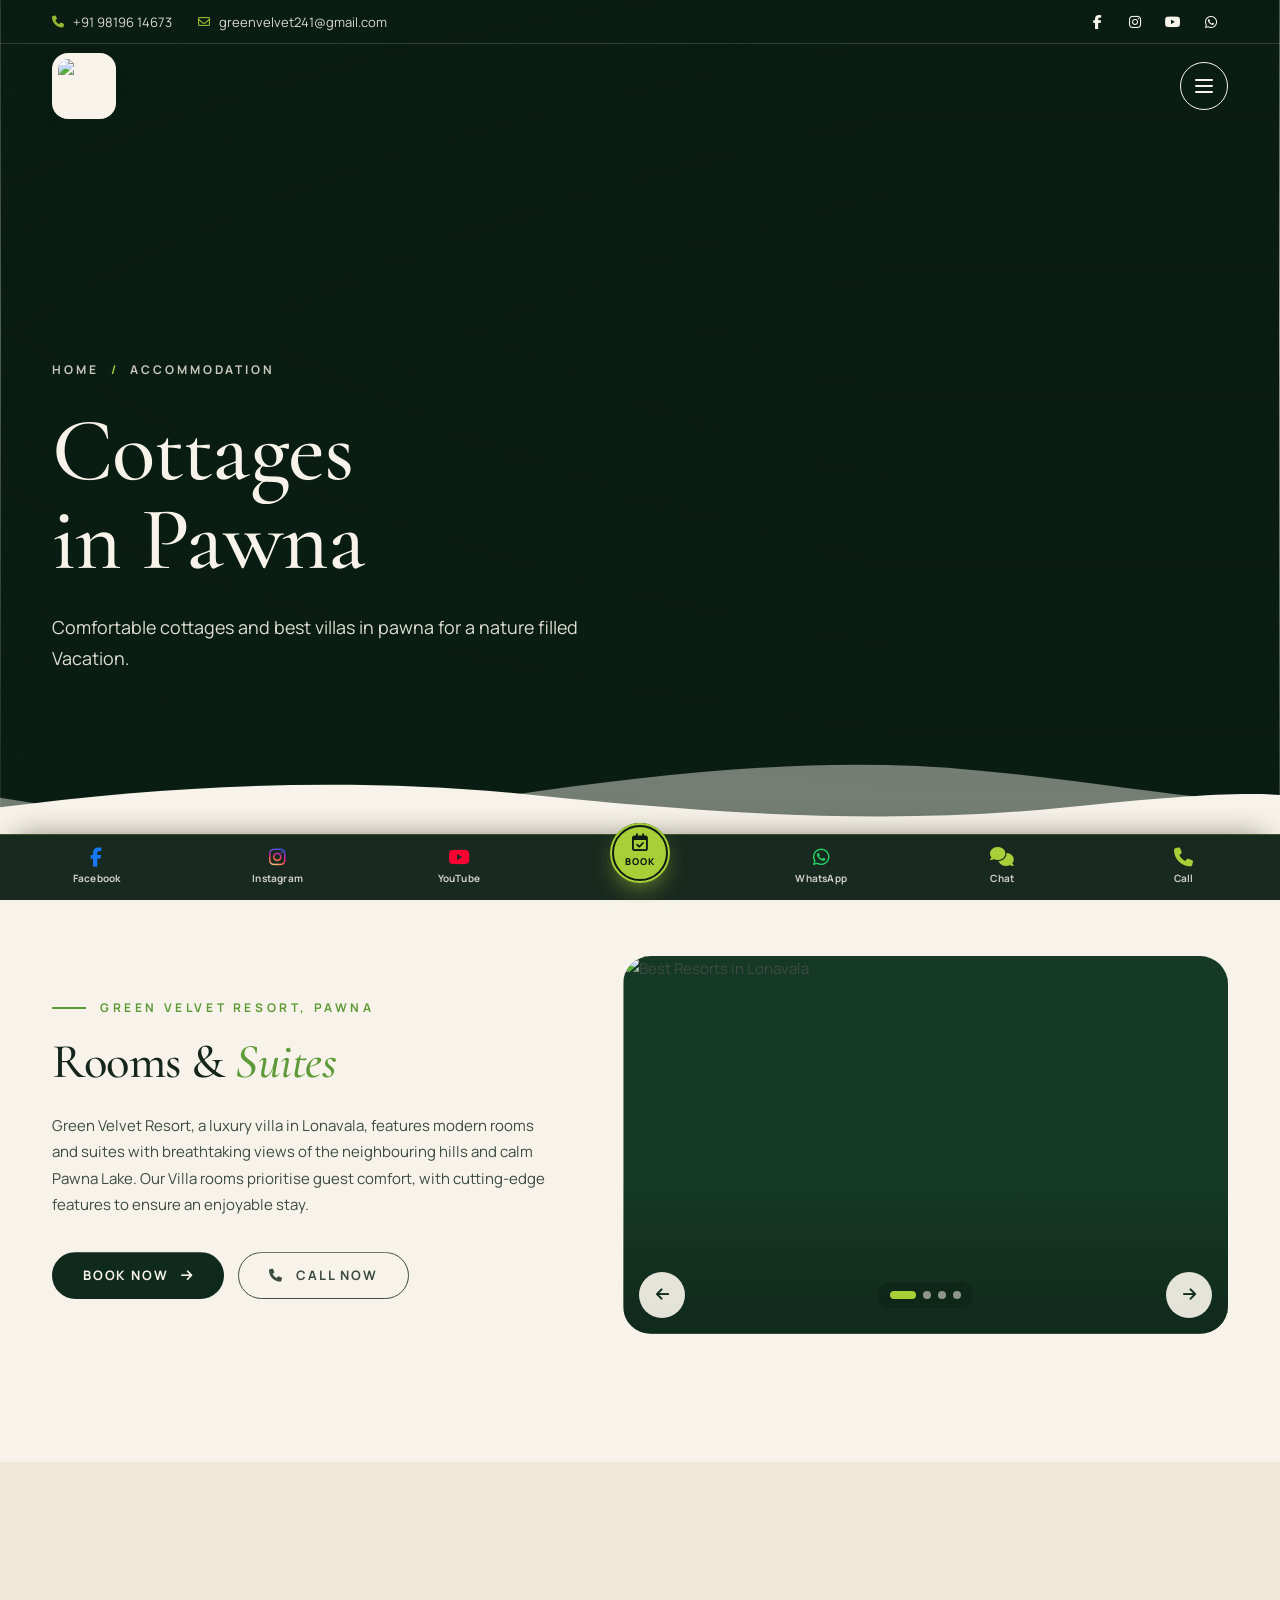
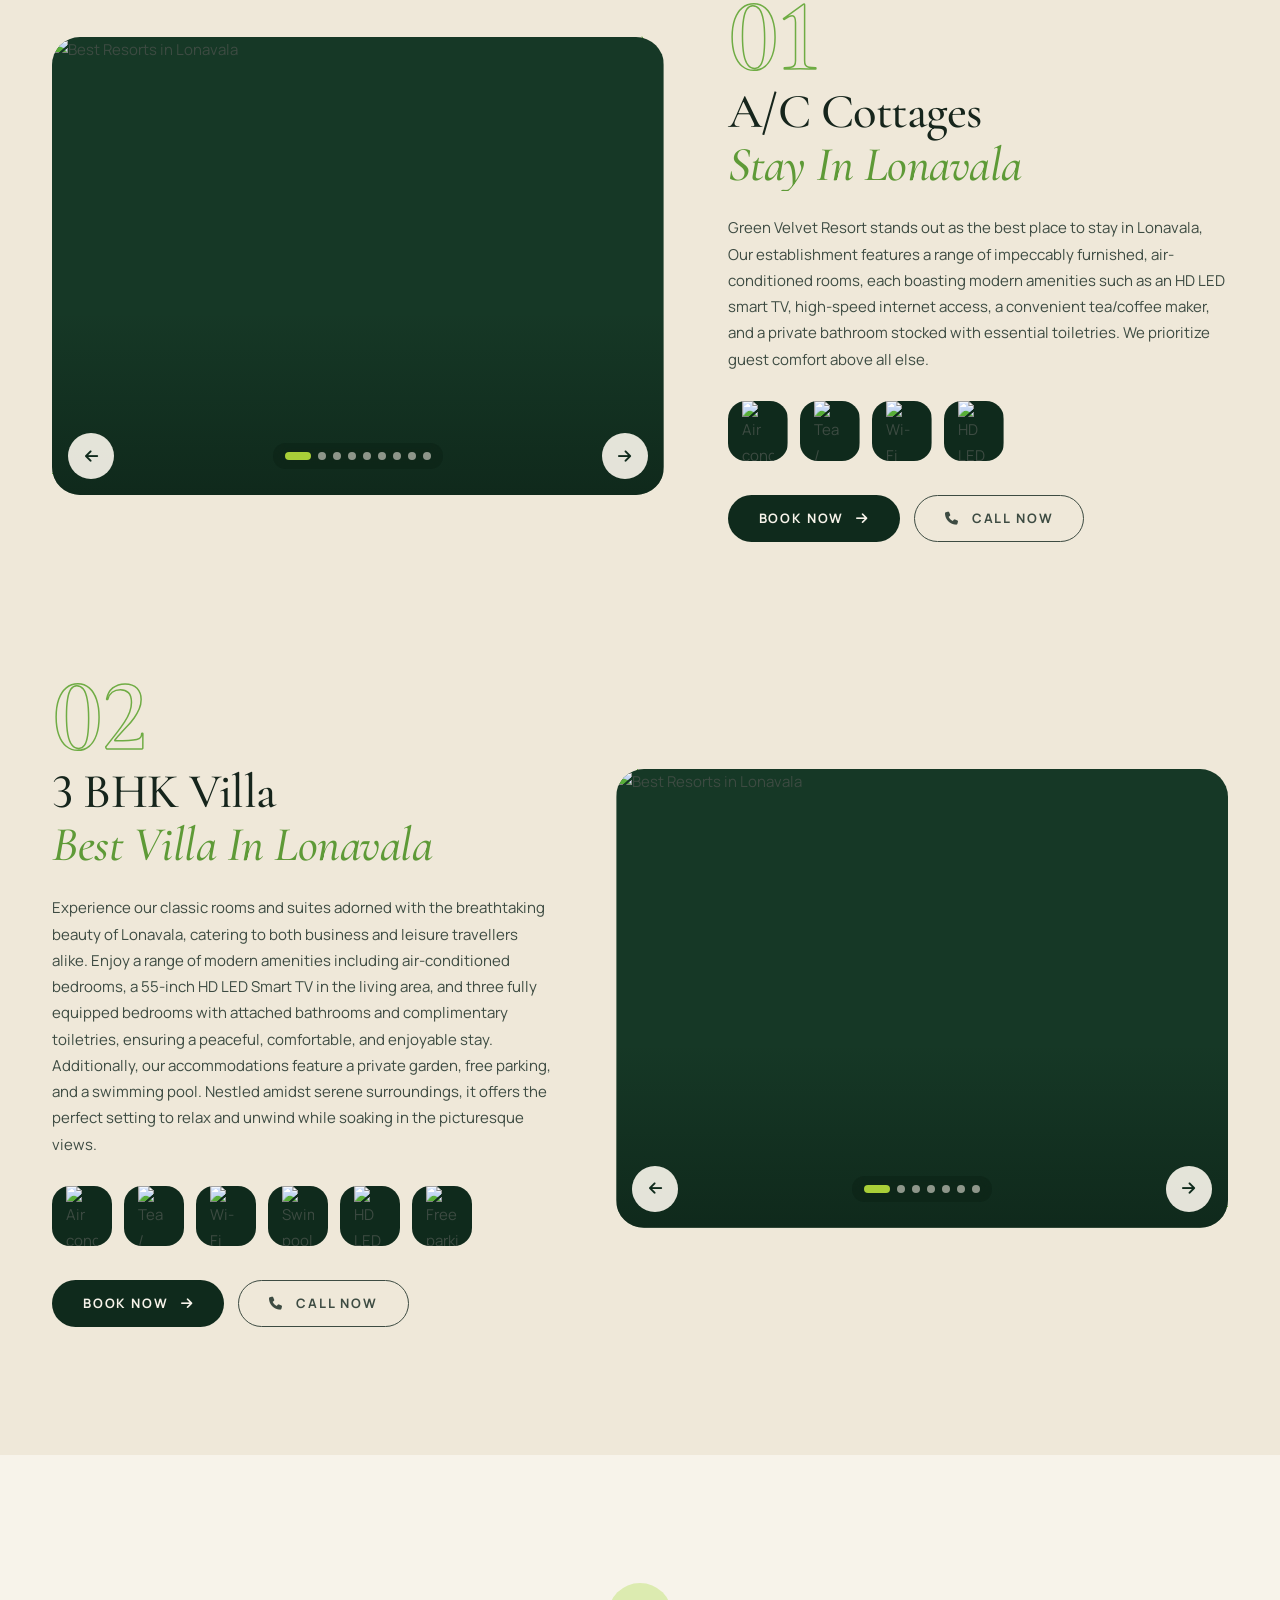
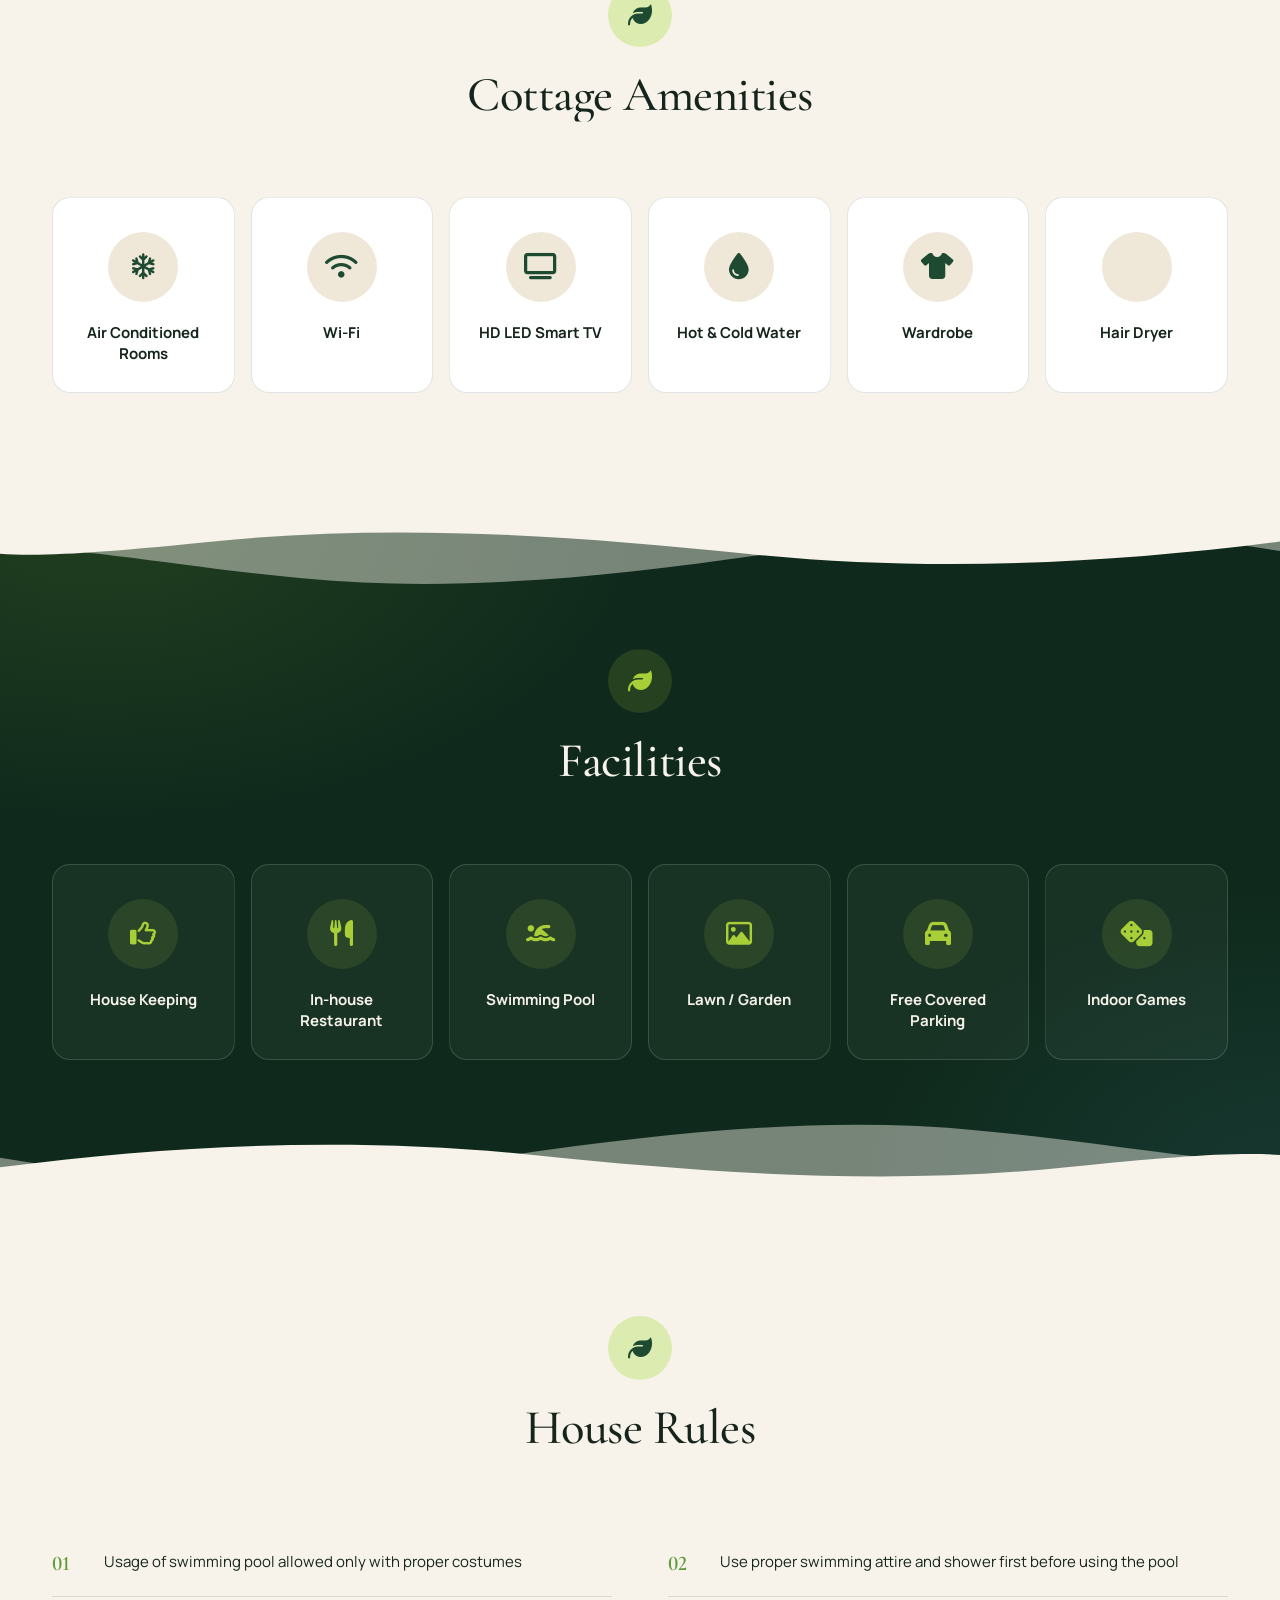
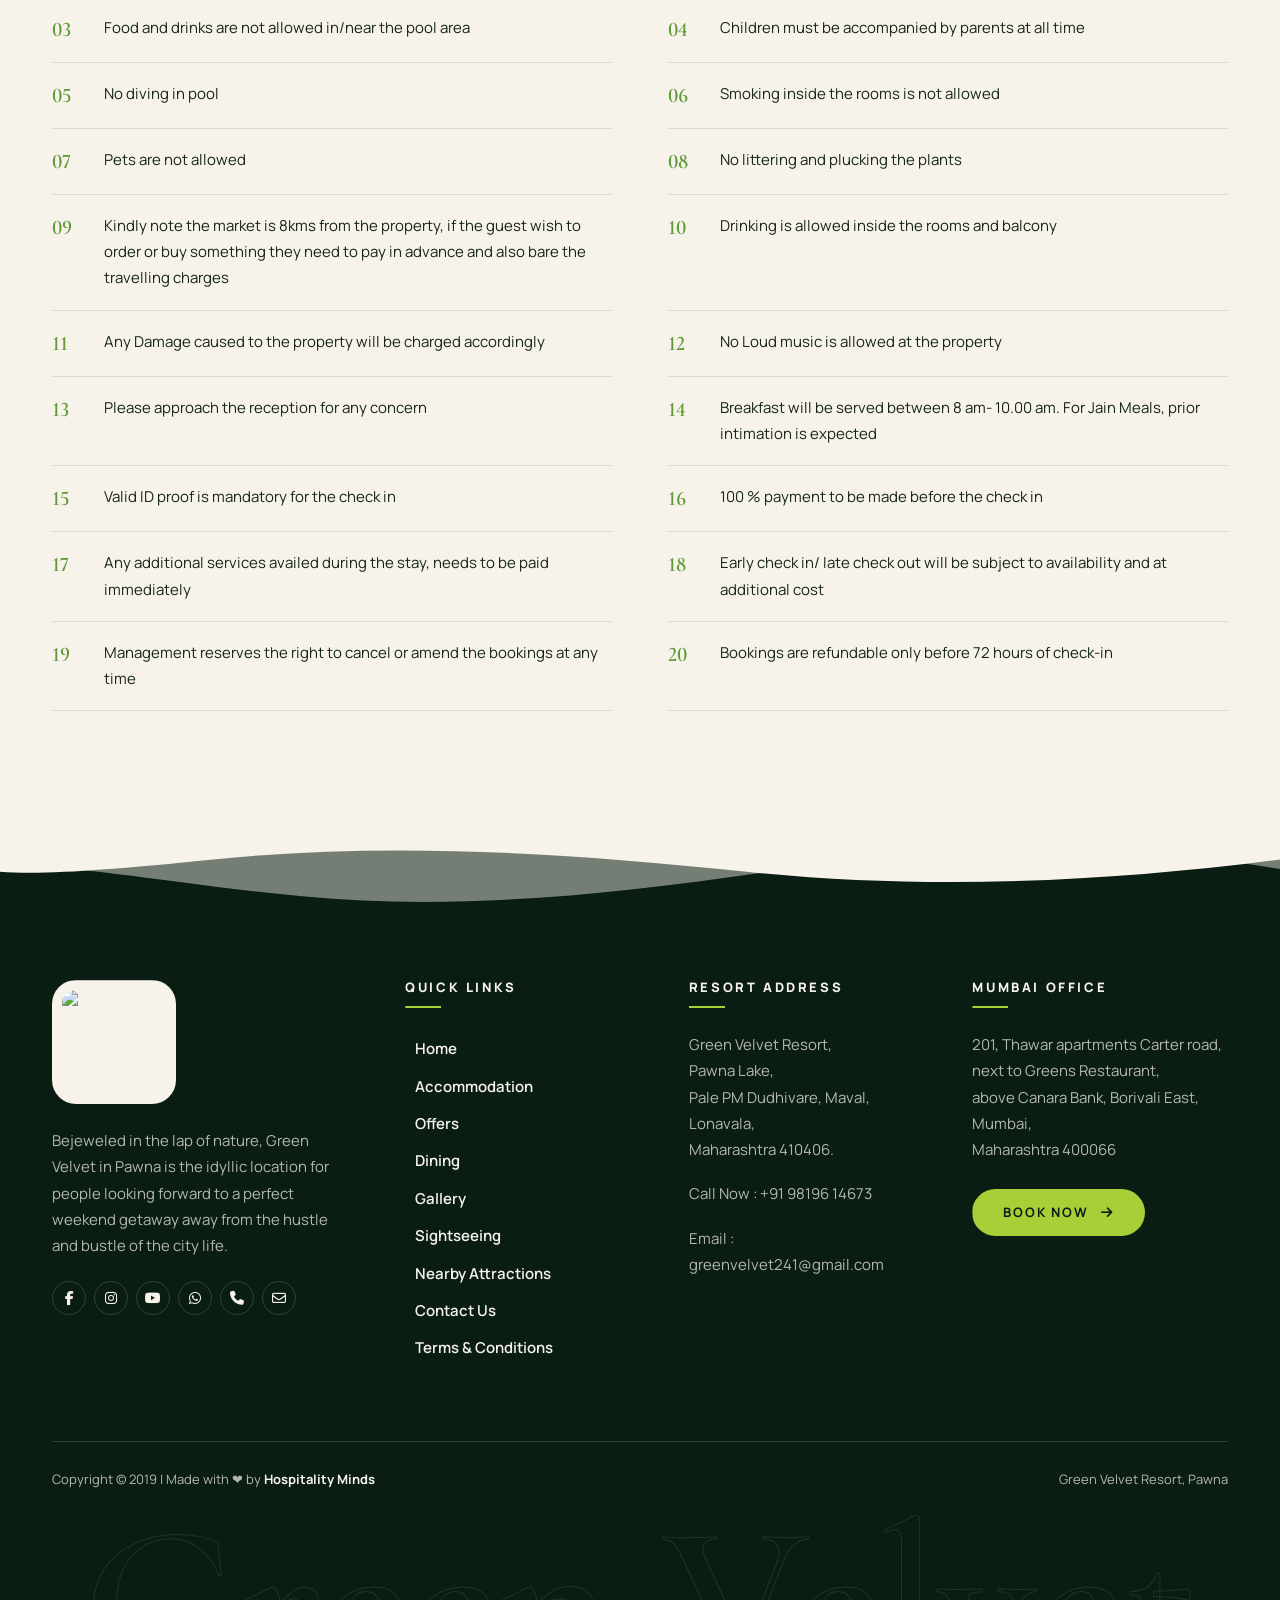
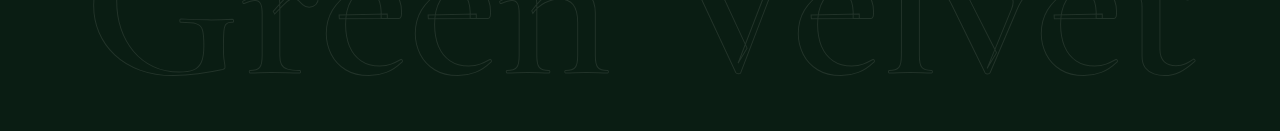
==== accommodation.html @ 3c523543 "Add files via upload" ====
<!DOCTYPE html>
<html lang="en">
<head>
  <meta charset="UTF-8">
  <meta name="viewport" content="width=device-width, initial-scale=1">
  <title>Rooms in Lonavala| Green Velvet Resort, Pawna| Stay In Lonavala</title>
  <meta name="title" content="Rooms in Lonavala| Green Velvet Resort, Pawna| Stay In Lonavala">
  <meta name="keywords" content="luxury resorts in lonavala,best villas in lonavala,best resort in lonavala,top resorts in lonavala,stay in lonavala,villas in lonavala,resorts in lonavala,pawna lake resorts,rooms in lonavala,best resort in pawna lake,best resort near pavana dam, luxury resorts near pawna lake,pawna lake resorts,luxury resort at pavana dam,best hotels in pawna lake,luxury resorts near lonavala,luxury resort in lonavala,cottages with lake view in pawna,best resorts near mumbai,3 star resorts near lonavala,resorts in lonavala,green velvet resort, pawna , green velvet resort, lonavala resort for family,lonavala resorts for couples">
  <meta name="description" content="Green Velvet Resort, Pawna provides luxurious rooms in Lonavala which are spacious and comfortable. We ensure to provide the best amenities to upscale your comfort and stay in lonavala. Book your stay today!">
  <link rel="canonical" href="https://greenvelvetresort.in/accommodation.html">
  <link rel="icon" href="img/logo.ico" type="image/x-icon">
  <link rel="apple-touch-icon" href="img/GreenVelvet/logo_3.png">
  <meta name="theme-color" content="#0f2a1c">
  <link rel="preconnect" href="https://fonts.googleapis.com">
  <link rel="preconnect" href="https://fonts.gstatic.com" crossorigin>
  <link rel="stylesheet" href="https://fonts.googleapis.com/css2?family=Cormorant+Garamond:ital,wght@0,400;0,500;0,600;0,700;1,400;1,500;1,600&amp;family=Manrope:wght@400;500;600;700;800&amp;display=swap">
  <link rel="stylesheet" href="https://cdnjs.cloudflare.com/ajax/libs/font-awesome/6.5.2/css/all.min.css" referrerpolicy="no-referrer">
  <link rel="stylesheet" href="css/style.css">
  <link rel="preload" as="image" href="img/latest/3.jpg">
  <!-- Google tag (gtag.js) -->
  <script async src="https://www.googletagmanager.com/gtag/js?id=G-3RBBYKK4RE"></script>
  <script>
    window.dataLayer = window.dataLayer || [];
    function gtag(){dataLayer.push(arguments);}
    gtag('js', new Date());
    gtag('config', 'G-3RBBYKK4RE');
    gtag('config', 'AW-300514850');
    // Event snippet for Page conversion page
    gtag('event', 'conversion', {'send_to': 'AW-300514850/C9sfCMSIvpYZEKL8pY8B'});
  </script>
</head>
<body>
  <a class="skip-link" href="#main">Skip to content</a>

  <div class="preloader" aria-hidden="true">
    <div class="preloader__inner">
      <img class="preloader__logo" src="img/GreenVelvet/logo_2.png" alt="">
      <svg class="preloader__wave" viewBox="0 0 120 20"><path d="M2 10 Q 16 0 30 10 T 60 10 T 90 10 T 118 10"/></svg>
      <span class="preloader__text">Stay in Nature</span>
    </div>
  </div>
  <div class="scroll-progress" aria-hidden="true"></div>

  <header class="site-header" id="navbar" data-header>
    <div class="topbar social-bar">
      <div class="container topbar__inner">
        <div class="topbar__contact">
          <a href="tel:+919819614673"><i class="fa-solid fa-phone" aria-hidden="true"></i> +91 98196 14673</a>
          <a class="hide-sm" href="mailto:greenvelvet241@gmail.com"><i class="fa-regular fa-envelope" aria-hidden="true"></i> greenvelvet241@gmail.com</a>
        </div>
        <ul class="social">
          <li><a href="https://www.facebook.com/greenvelvetresort/" target="_blank" rel="noopener" aria-label="Facebook"><i class="fa-brands fa-facebook-f"></i></a></li>
          <li><a href="https://www.instagram.com/greenvelvetresort/" target="_blank" rel="noopener" aria-label="Instagram"><i class="fa-brands fa-instagram"></i></a></li>
          <li><a href="https://www.youtube.com/@greenvelvetresort" target="_blank" rel="noopener" aria-label="YouTube"><i class="fa-brands fa-youtube"></i></a></li>
          <li><a href="https://wa.me/919819614673" target="_blank" rel="noopener" aria-label="WhatsApp"><i class="fa-brands fa-whatsapp"></i></a></li>
        </ul>
      </div>
    </div>
    <div class="container navbar">
      <a class="brand" href="index.html" aria-label="Green Velvet Resort, Pawna &ndash; Home">
        <img src="img/GreenVelvet/logo_2.png" alt="Best Resorts in Pawna" width="133" height="137">
      </a>
      <nav class="nav" id="site-nav" aria-label="Main">
        <a class="nav__link" style="--i:0" title="Best Resorts in Pawna" href="index.html">Home</a>
        <a class="nav__link" style="--i:1" title="Luxury Resorts near Lonavala" href="accommodation.html" aria-current="page">Accommodation</a>
        <a class="nav__link" style="--i:2" title="Best Resorts near Lonavala" href="offers.html">Offers</a>
        <a class="nav__link" style="--i:3" title="Pure Veg Resorts near Lonavala" href="dining.html">Dining</a>
        <a class="nav__link" style="--i:4" title="Best Resorts near Lonavala" href="gallery.html">Gallery</a>
        <a class="nav__link" style="--i:5" title="Best Resorts near Lonavala" href="sightseeing.html">Sightseeing</a>
        <a class="nav__link" style="--i:6" title="Places to visit near Pawna Lake" href="nearby-attractions.html">Attractions</a>
        <a class="nav__link" style="--i:7" title="Best Resorts near Pawna Lake" href="contact.html">Contact Us</a>
        <a class="btn nav__cta" style="--i:8" href="https://GreenVelvetresort.bookmystay.io?utm_source=webShare">Book Now <i class="fa-solid fa-arrow-right" aria-hidden="true"></i></a>
        <div class="nav__extra" style="--i:9">
          <a href="tel:+919819614673"><i class="fa-solid fa-phone" aria-hidden="true"></i> +91 98196 14673</a>
          <a href="mailto:greenvelvet241@gmail.com"><i class="fa-regular fa-envelope" aria-hidden="true"></i> greenvelvet241@gmail.com</a>
        </div>
      </nav>
      <button class="burger" type="button" aria-controls="site-nav" aria-expanded="false" aria-label="Open menu"><span></span><span></span><span></span></button>
    </div>
  </header>

  <main id="main">
  <section class="page-hero">
    <div class="page-hero__media" data-parallax="0.3"><img src="img/latest/3.jpg" alt="" fetchpriority="high"></div>
    <div class="container page-hero__content">
      <nav class="breadcrumb" aria-label="Breadcrumb" data-reveal="up"><a href="index.html">Home</a><span aria-hidden="true">/</span><span>Accommodation</span></nav>
      <h1 class="page-hero__title" data-split>Cottages in Pawna</h1>
      <p class="page-hero__sub" data-reveal="up" style="--d:.55s">Comfortable cottages and best villas in pawna for a nature filled Vacation.</p>
    </div>
    <svg class="wave wave--bottom" viewBox="0 0 1440 100" preserveAspectRatio="none" aria-hidden="true"><path fill="currentColor" d="M-60,46 C140,96 340,96 540,62 C740,28 920,4 1100,24 C1280,44 1380,74 1500,62 L1500,100 L-60,100 Z"/><path fill="currentColor" d="M0,72 C200,42 400,32 600,56 C800,80 1000,96 1200,72 C1320,58 1390,52 1440,56 L1440,100 L0,100 Z"/></svg>
  </section>

  <section class="section">
    <div class="container split split--media-wide">
      <div class="split__text">
        <p class="eyebrow" data-reveal="up">Green Velvet Resort, Pawna</p>
        <h2 class="title-lg" data-reveal="up">Rooms &amp; <span class="accent">Suites</span></h2>
        <p data-reveal="up">Green Velvet Resort, a luxury villa in Lonavala, features modern rooms and suites with
          breathtaking views of the neighbouring hills and calm Pawna Lake. Our Villa rooms prioritise guest comfort,
          with cutting-edge features to ensure an enjoyable stay.</p>
        <div class="btn-row" data-reveal="up" style="margin-top:34px">
          <a class="btn btn--dark" data-magnetic href="https://GreenVelvetresort.bookmystay.io?utm_source=webShare">Book Now <i class="fa-solid fa-arrow-right" aria-hidden="true"></i></a>
          <a class="btn btn--outline" href="tel:+919819614673"><i class="fa-solid fa-phone" aria-hidden="true"></i> Call Now</a>
        </div>
      </div>
      <div class="split__media frame frame--right" data-reveal="right">
        <div class="slider" data-slider data-interval="3800" id="demo">
          <div class="slider__viewport" style="--ratio: 16 / 10">
            <figure class="slider__slide is-active"><img src="img/GreenVelvet/56.jpeg" alt="Best Resorts in Lonavala"></figure>
            <figure class="slider__slide"><img src="img/GreenVelvet/75.jpeg" alt="Best Resorts in Lonavala" loading="lazy"></figure>
            <figure class="slider__slide"><img src="img/GreenVelvet/57.jpeg" alt="Luxury Resorts in Lonavala" loading="lazy"></figure>
            <figure class="slider__slide"><img src="img/GreenVelvet/52.jpeg" alt="Luxury Resorts in Lonavala" loading="lazy"></figure>
          </div>
          <div class="slider__progress"><span></span></div>
          <div class="slider__ui">
            <button class="slider__btn" type="button" data-prev aria-label="Previous slide"><i class="fa-solid fa-arrow-left" aria-hidden="true"></i></button>
            <div class="slider__dots"></div>
            <button class="slider__btn" type="button" data-next aria-label="Next slide"><i class="fa-solid fa-arrow-right" aria-hidden="true"></i></button>
          </div>
        </div>
      </div>
    </div>
  </section>

  <section class="section section--alt rooms-container">
    <div class="container">
      <article class="room-feature" id="ac-c">
        <div class="room-feature__media frame" data-reveal="left">
          <div class="slider" data-slider data-interval="3500" id="demo1">
            <div class="slider__viewport">
              <figure class="slider__slide is-active"><img src="img/ac-cottage1.jpg" alt="Best Resorts in Lonavala" loading="lazy"></figure>
              <figure class="slider__slide"><img src="img/ac-cottage2.jpg" alt="Luxury Resorts in Lonavala" loading="lazy"></figure>
              <figure class="slider__slide"><img src="img/ac-cottage3.jpg" alt="Luxury Resorts in Lonavala" loading="lazy"></figure>
              <figure class="slider__slide"><img src="img/ac-cottage4.jpg" alt="Luxury Resorts in Lonavala" loading="lazy"></figure>
              <figure class="slider__slide"><img src="img/ac-cottage5.jpg" alt="Luxury Resorts in Lonavala" loading="lazy"></figure>
              <figure class="slider__slide"><img src="img/ac-cottage6.jpg" alt="Luxury Resorts in Lonavala" loading="lazy"></figure>
              <figure class="slider__slide"><img src="Cottage1.jpeg" alt="Luxury Resorts in Lonavala" loading="lazy"></figure>
              <figure class="slider__slide"><img src="Cottage2.jpeg" alt="Luxury Resorts in Lonavala" loading="lazy"></figure>
              <figure class="slider__slide"><img src="Cottage3.jpeg" alt="Luxury Resorts in Lonavala" loading="lazy"></figure>
            </div>
            <div class="slider__progress"><span></span></div>
            <div class="slider__ui">
              <button class="slider__btn" type="button" data-prev aria-label="Previous slide"><i class="fa-solid fa-arrow-left" aria-hidden="true"></i></button>
              <div class="slider__dots"></div>
              <button class="slider__btn" type="button" data-next aria-label="Next slide"><i class="fa-solid fa-arrow-right" aria-hidden="true"></i></button>
            </div>
          </div>
        </div>
        <div class="room-feature__text">
          <span class="room-feature__index" aria-hidden="true" data-reveal="up">01</span>
          <h2 class="room-feature__title" data-reveal="up">A/C Cottages<br><span class="accent">Stay In Lonavala</span></h2>
          <p data-reveal="up">Green Velvet Resort stands out as the best place to stay in Lonavala, Our establishment
            features a range of impeccably furnished, air-conditioned rooms, each boasting modern amenities such as an HD
            LED smart TV, high-speed internet access, a convenient tea/coffee maker, and a private bathroom stocked with
            essential toiletries. We prioritize guest comfort above all else.</p>
          <ul class="amenity-icons" data-stagger>
            <li data-reveal="zoom" title="Air conditioned"><img src="img/Ac.png" alt="Air conditioned" loading="lazy"></li>
            <li data-reveal="zoom" title="Tea / coffee maker"><img src="img/Coffe-cup.png" alt="Tea / coffee maker" loading="lazy"></li>
            <li data-reveal="zoom" title="Wi-Fi"><img src="img/wifi.png" alt="Wi-Fi" loading="lazy"></li>
            <li data-reveal="zoom" title="HD LED smart TV"><img src="img/TV.png" alt="HD LED smart TV" loading="lazy"></li>
          </ul>
          <div class="btn-row" data-reveal="up">
            <a class="btn btn--dark" href="contact.html">Book Now <i class="fa-solid fa-arrow-right" aria-hidden="true"></i></a>
            <a class="btn btn--outline" href="tel:+919819614673"><i class="fa-solid fa-phone" aria-hidden="true"></i> Call Now</a>
          </div>
        </div>
      </article>

      <article class="room-feature room-feature--reverse" id="3-bhk">
        <div class="room-feature__media frame frame--right" data-reveal="right">
          <div class="slider" data-slider data-interval="3700" id="demo2">
            <div class="slider__viewport">
              <figure class="slider__slide is-active"><img src="img/GreenVelvet/75.jpeg" alt="Best Resorts in Lonavala" loading="lazy"></figure>
              <figure class="slider__slide"><img src="img/GreenVelvet/52.jpeg" alt="Luxury Resorts in Lonavala" loading="lazy"></figure>
              <figure class="slider__slide"><img src="Accommodation1.jpeg" alt="Luxury Resorts in Lonavala" loading="lazy"></figure>
              <figure class="slider__slide"><img src="Accommodation2.jpg" alt="Luxury Resorts in Lonavala" loading="lazy"></figure>
              <figure class="slider__slide"><img src="Accommodation3.jpeg" alt="Luxury Resorts in Lonavala" loading="lazy"></figure>
              <figure class="slider__slide"><img src="Accommodation4.jpeg" alt="Luxury Resorts in Lonavala" loading="lazy"></figure>
              <figure class="slider__slide"><img src="Accommodation5.jpeg" alt="Luxury Resorts in Lonavala" loading="lazy"></figure>
            </div>
            <div class="slider__progress"><span></span></div>
            <div class="slider__ui">
              <button class="slider__btn" type="button" data-prev aria-label="Previous slide"><i class="fa-solid fa-arrow-left" aria-hidden="true"></i></button>
              <div class="slider__dots"></div>
              <button class="slider__btn" type="button" data-next aria-label="Next slide"><i class="fa-solid fa-arrow-right" aria-hidden="true"></i></button>
            </div>
          </div>
        </div>
        <div class="room-feature__text">
          <span class="room-feature__index" aria-hidden="true" data-reveal="up">02</span>
          <h2 class="room-feature__title" data-reveal="up">3 BHK Villa<br><span class="accent">Best Villa In Lonavala</span></h2>
          <p data-reveal="up">Experience our classic rooms and suites adorned with the breathtaking beauty of Lonavala,
            catering to both business and leisure travellers alike. Enjoy a range of modern amenities including
            air-conditioned bedrooms, a 55-inch HD LED Smart TV in the living area, and three fully equipped bedrooms with
            attached bathrooms and complimentary toiletries, ensuring a peaceful, comfortable, and enjoyable stay.
            Additionally, our accommodations feature a private garden, free parking, and a swimming pool. Nestled amidst
            serene surroundings, it offers the perfect setting to relax and unwind while soaking in the picturesque
            views.</p>
          <ul class="amenity-icons" data-stagger>
            <li data-reveal="zoom" title="Air conditioned"><img src="img/Ac.png" alt="Air conditioned" loading="lazy"></li>
            <li data-reveal="zoom" title="Tea / coffee maker"><img src="img/Coffe-cup.png" alt="Tea / coffee maker" loading="lazy"></li>
            <li data-reveal="zoom" title="Wi-Fi"><img src="img/wifi.png" alt="Wi-Fi" loading="lazy"></li>
            <li data-reveal="zoom" title="Swimming pool"><img src="img/Pool.png" alt="Swimming pool" loading="lazy"></li>
            <li data-reveal="zoom" title="HD LED smart TV"><img src="img/TV.png" alt="HD LED smart TV" loading="lazy"></li>
            <li data-reveal="zoom" title="Free parking"><img src="img/parking.png" alt="Free parking" loading="lazy"></li>
          </ul>
          <div class="btn-row" data-reveal="up">
            <a class="btn btn--dark" href="contact.html">Book Now <i class="fa-solid fa-arrow-right" aria-hidden="true"></i></a>
            <a class="btn btn--outline" href="tel:+919819614673"><i class="fa-solid fa-phone" aria-hidden="true"></i> Call Now</a>
          </div>
        </div>
      </article>
    </div>
  </section>

  <section class="section amenities">
    <div class="container">
      <div class="section-head">
        <span class="section-icon" aria-hidden="true" data-reveal="zoom"><i class="fa-solid fa-leaf"></i></span>
        <h2 class="title-lg" data-reveal="up">Cottage Amenities</h2>
      </div>
      <div class="icon-grid" data-stagger>
        <div class="icon-card" data-reveal="up" data-tilt>
          <div class="icon-card__icon"><i class="fa-regular fa-snowflake" aria-hidden="true"></i></div>
          <h3>Air Conditioned Rooms</h3>
        </div>
        <div class="icon-card" data-reveal="up" data-tilt>
          <div class="icon-card__icon"><i class="fa-solid fa-wifi" aria-hidden="true"></i></div>
          <h3>Wi-Fi</h3>
        </div>
        <div class="icon-card" data-reveal="up" data-tilt>
          <div class="icon-card__icon"><i class="fa-solid fa-tv" aria-hidden="true"></i></div>
          <h3>HD LED Smart TV</h3>
        </div>
        <div class="icon-card" data-reveal="up" data-tilt>
          <div class="icon-card__icon"><i class="fa-solid fa-droplet" aria-hidden="true"></i></div>
          <h3>Hot &amp; Cold Water</h3>
        </div>
        <div class="icon-card" data-reveal="up" data-tilt>
          <div class="icon-card__icon"><i class="fa-solid fa-shirt" aria-hidden="true"></i></div>
          <h3>Wardrobe</h3>
        </div>
        <div class="icon-card" data-reveal="up" data-tilt>
          <div class="icon-card__icon"><span class="icon-mask" style="--icon:url('../img/hairdryer.png')" role="img" aria-label="Hair dryer"></span></div>
          <h3>Hair Dryer</h3>
        </div>
      </div>
    </div>
  </section>

  <section class="section section--dark facilities">
    <svg class="wave wave--top" viewBox="0 0 1440 100" preserveAspectRatio="none" aria-hidden="true"><path fill="currentColor" d="M-60,46 C140,96 340,96 540,62 C740,28 920,4 1100,24 C1280,44 1380,74 1500,62 L1500,100 L-60,100 Z"/><path fill="currentColor" d="M0,72 C200,42 400,32 600,56 C800,80 1000,96 1200,72 C1320,58 1390,52 1440,56 L1440,100 L0,100 Z"/></svg>
    <div class="container">
      <div class="section-head">
        <span class="section-icon" aria-hidden="true" data-reveal="zoom"><i class="fa-solid fa-leaf"></i></span>
        <h2 class="title-lg" data-reveal="up">Facilities</h2>
      </div>
      <div class="icon-grid" data-stagger>
        <div class="icon-card" data-reveal="up" data-tilt>
          <div class="icon-card__icon"><i class="fa-regular fa-thumbs-up" aria-hidden="true"></i></div>
          <h3>House Keeping</h3>
        </div>
        <div class="icon-card" data-reveal="up" data-tilt>
          <div class="icon-card__icon"><i class="fa-solid fa-utensils" aria-hidden="true"></i></div>
          <h3>In-house Restaurant</h3>
        </div>
        <div class="icon-card" data-reveal="up" data-tilt>
          <div class="icon-card__icon"><i class="fa-solid fa-person-swimming" aria-hidden="true"></i></div>
          <h3>Swimming Pool</h3>
        </div>
        <div class="icon-card" data-reveal="up" data-tilt>
          <div class="icon-card__icon"><i class="fa-regular fa-image" aria-hidden="true"></i></div>
          <h3>Lawn / Garden</h3>
        </div>
        <div class="icon-card" data-reveal="up" data-tilt>
          <div class="icon-card__icon"><i class="fa-solid fa-car" aria-hidden="true"></i></div>
          <h3>Free Covered Parking</h3>
        </div>
        <div class="icon-card" data-reveal="up" data-tilt>
          <div class="icon-card__icon"><i class="fa-solid fa-dice" aria-hidden="true"></i></div>
          <h3>Indoor Games</h3>
        </div>
      </div>
    </div>
    <svg class="wave wave--bottom" viewBox="0 0 1440 100" preserveAspectRatio="none" aria-hidden="true"><path fill="currentColor" d="M-60,46 C140,96 340,96 540,62 C740,28 920,4 1100,24 C1280,44 1380,74 1500,62 L1500,100 L-60,100 Z"/><path fill="currentColor" d="M0,72 C200,42 400,32 600,56 C800,80 1000,96 1200,72 C1320,58 1390,52 1440,56 L1440,100 L0,100 Z"/></svg>
  </section>

  <section class="section house-rules">
    <div class="container">
      <div class="section-head">
        <span class="section-icon" aria-hidden="true" data-reveal="zoom"><i class="fa-solid fa-leaf"></i></span>
        <h2 class="title-lg" data-reveal="up">House Rules</h2>
      </div>
      <ul class="rules" data-reveal="up">
        <li><p>Usage of swimming pool allowed only with proper costumes</p></li>
        <li><p>Use proper swimming attire and shower first before using the pool</p></li>
        <li><p>Food and drinks are not allowed in/near the pool area</p></li>
        <li><p>Children must be accompanied by parents at all time</p></li>
        <li><p>No diving in pool</p></li>
        <li><p>Smoking inside the rooms is not allowed</p></li>
        <li><p>Pets are not allowed</p></li>
        <li><p>No littering and plucking the plants</p></li>
        <li><p>Kindly note the market is 8kms from the property, if the guest wish to order or buy something they need to pay in advance and also bare the travelling charges</p></li>
        <li><p>Drinking is allowed inside the rooms and balcony</p></li>
        <li><p>Any Damage caused to the property will be charged accordingly</p></li>
        <li><p>No Loud music is allowed at the property</p></li>
        <li><p>Please approach the reception for any concern</p></li>
        <li><p>Breakfast will be served between 8 am- 10.00 am. For Jain Meals, prior intimation is expected</p></li>
        <li><p>Valid ID proof is mandatory for the check in</p></li>
        <li><p>100 % payment to be made before the check in</p></li>
        <li><p>Any additional services availed during the stay, needs to be paid immediately</p></li>
        <li><p>Early check in/ late check out will be subject to availability and at additional cost</p></li>
        <li><p>Management reserves the right to cancel or amend the bookings at any time</p></li>
        <li><p>Bookings are refundable only before 72 hours of check-in</p></li>
      </ul>
    </div>
  </section>
  </main>

  <footer class="site-footer">
    <svg class="wave wave--top" viewBox="0 0 1440 100" preserveAspectRatio="none" aria-hidden="true"><path fill="currentColor" d="M-60,46 C140,96 340,96 540,62 C740,28 920,4 1100,24 C1280,44 1380,74 1500,62 L1500,100 L-60,100 Z"/><path fill="currentColor" d="M0,72 C200,42 400,32 600,56 C800,80 1000,96 1200,72 C1320,58 1390,52 1440,56 L1440,100 L0,100 Z"/></svg>
    <div class="container">
      <div class="footer-grid">
        <div class="footer-about" data-reveal="up">
          <img class="footer-logo" src="img/GreenVelvet/logo_3.png" alt="GreenVelvet" width="124" height="124" loading="lazy">
          <p>Bejeweled in the lap of nature, Green Velvet in Pawna is the idyllic location for people looking forward to a
            perfect weekend getaway away from the hustle and bustle of the city life.</p>
          <ul class="social">
            <li><a href="https://www.facebook.com/greenvelvetresort/" target="_blank" rel="noopener" aria-label="Facebook"><i class="fa-brands fa-facebook-f"></i></a></li>
            <li><a href="https://www.instagram.com/greenvelvetresort/" target="_blank" rel="noopener" aria-label="Instagram"><i class="fa-brands fa-instagram"></i></a></li>
            <li><a href="https://www.youtube.com/@greenvelvetresort" target="_blank" rel="noopener" aria-label="YouTube"><i class="fa-brands fa-youtube"></i></a></li>
            <li><a href="https://wa.me/919819614673" target="_blank" rel="noopener" aria-label="WhatsApp"><i class="fa-brands fa-whatsapp"></i></a></li>
            <li><a href="tel:+919819614673" aria-label="Call"><i class="fa-solid fa-phone"></i></a></li>
            <li><a href="mailto:greenvelvet241@gmail.com" aria-label="Email"><i class="fa-regular fa-envelope"></i></a></li>
          </ul>
        </div>
        <div data-reveal="up" style="--d:.1s">
          <h2 class="footer-title">Quick Links</h2>
          <ul class="footer-links">
            <li><a href="index.html">Home</a></li>
            <li><a href="accommodation.html">Accommodation</a></li>
            <li><a href="offers.html">Offers</a></li>
            <li><a href="dining.html">Dining</a></li>
            <li><a href="gallery.html">Gallery</a></li>
            <li><a href="sightseeing.html">Sightseeing</a></li>
            <li><a href="nearby-attractions.html">Nearby Attractions</a></li>
            <li><a href="contact.html">Contact Us</a></li>
            <li><a href="terms-and-conditions.html">Terms &amp; Conditions</a></li>
          </ul>
        </div>
        <div data-reveal="up" style="--d:.2s">
          <h2 class="footer-title">Resort Address</h2>
          <address>Green Velvet Resort, <br>Pawna Lake, <br>Pale PM Dudhivare, Maval, <br>Lonavala,<br>Maharashtra 410406.</address>
          <p>Call Now : <a href="tel:+919819614673">+91 98196 14673</a></p>
          <p>Email : <br><a href="mailto:greenvelvet241@gmail.com">greenvelvet241@gmail.com</a></p>
        </div>
        <div data-reveal="up" style="--d:.3s">
          <h2 class="footer-title">Mumbai Office</h2>
          <address>201, Thawar apartments Carter road, <br>next to Greens Restaurant, <br>above Canara Bank, Borivali East, Mumbai,<br>Maharashtra 400066</address>
          <a class="btn" href="https://GreenVelvetresort.bookmystay.io?utm_source=webShare">Book Now <i class="fa-solid fa-arrow-right" aria-hidden="true"></i></a>
        </div>
      </div>
      <div class="footer-bottom">
        <p>Copyright &copy; 2019 | Made with <span aria-label="love">&#10084;&#65039;</span> by <strong>Hospitality Minds</strong></p>
        <p>Green Velvet Resort, Pawna</p>
      </div>
    </div>
    <div class="footer-mark" aria-hidden="true">Green Velvet</div>
  </footer>

  <aside class="social-rail" aria-label="Follow Green Velvet Resort">
    <span class="social-rail__label">Follow us</span>
    <a class="social-btn social-btn--fb" href="https://www.facebook.com/greenvelvetresort/" target="_blank" rel="noopener" aria-label="Facebook"><i class="fa-brands fa-facebook-f" aria-hidden="true"></i><span class="social-btn__tip" aria-hidden="true">Facebook</span></a>
    <a class="social-btn social-btn--ig" href="https://www.instagram.com/greenvelvetresort/" target="_blank" rel="noopener" aria-label="Instagram"><i class="fa-brands fa-instagram" aria-hidden="true"></i><span class="social-btn__tip" aria-hidden="true">Instagram</span></a>
    <a class="social-btn social-btn--yt" href="https://www.youtube.com/@greenvelvetresort" target="_blank" rel="noopener" aria-label="YouTube"><i class="fa-brands fa-youtube" aria-hidden="true"></i><span class="social-btn__tip" aria-hidden="true">YouTube</span></a>
    <span class="social-rail__sep" aria-hidden="true"></span>
    <a class="social-btn social-btn--wa" href="https://wa.me/919819614673" target="_blank" rel="noopener" aria-label="WhatsApp"><i class="fa-brands fa-whatsapp" aria-hidden="true"></i><span class="social-btn__tip" aria-hidden="true">WhatsApp</span></a>
    <a class="social-btn social-btn--chat" href="https://wa.me/919819614673" target="_blank" rel="noopener" data-chat aria-label="Live chat"><i class="fa-solid fa-comments" aria-hidden="true"></i><span class="social-btn__tip" aria-hidden="true">Live chat</span><span class="social-btn__badge"></span></a>
  </aside>

  <nav class="dock" aria-label="Quick actions">
    <a class="dock__item dock__item--fb" href="https://www.facebook.com/greenvelvetresort/" target="_blank" rel="noopener" aria-label="Facebook"><i class="fa-brands fa-facebook-f" aria-hidden="true"></i><span>Facebook</span></a>
    <a class="dock__item dock__item--ig" href="https://www.instagram.com/greenvelvetresort/" target="_blank" rel="noopener" aria-label="Instagram"><i class="fa-brands fa-instagram" aria-hidden="true"></i><span>Instagram</span></a>
    <a class="dock__item dock__item--yt" href="https://www.youtube.com/@greenvelvetresort" target="_blank" rel="noopener" aria-label="YouTube"><i class="fa-brands fa-youtube" aria-hidden="true"></i><span>YouTube</span></a>
    <a class="dock__book" href="https://GreenVelvetresort.bookmystay.io?utm_source=webShare" aria-label="Book now"><i class="fa-regular fa-calendar-check" aria-hidden="true"></i>Book</a>
    <a class="dock__item dock__item--wa" href="https://wa.me/919819614673" target="_blank" rel="noopener" aria-label="WhatsApp"><i class="fa-brands fa-whatsapp" aria-hidden="true"></i><span>WhatsApp</span></a>
    <a class="dock__item dock__item--chat" href="https://wa.me/919819614673" target="_blank" rel="noopener" data-chat aria-label="Live chat"><i class="fa-solid fa-comments" aria-hidden="true"></i><span>Chat</span><span class="dock__badge"></span></a>
    <a class="dock__item dock__item--call" href="tel:+919819614673" aria-label="Call the resort"><i class="fa-solid fa-phone" aria-hidden="true"></i><span>Call</span></a>
  </nav>
  <button class="to-top" type="button" aria-label="Back to top">
    <svg viewBox="0 0 52 52" aria-hidden="true"><circle class="to-top__track" cx="26" cy="26" r="24"/><circle class="to-top__ring" cx="26" cy="26" r="24" pathLength="1"/></svg>
    <i class="fa-solid fa-arrow-up" aria-hidden="true"></i>
  </button>

  <script src="js/main.js" defer></script>
  <!--Start of Tawk.to Script-->
  <script>
    var Tawk_API = Tawk_API || {}, Tawk_LoadStart = new Date();
    // Keep the floating bubble hidden so it never covers content; the "Live chat" buttons
    // in the social rail / bottom dock open the chat instead (see js/main.js).
    Tawk_API.onLoad = function () { Tawk_API.hideWidget(); };
    Tawk_API.onChatMinimized = function () { Tawk_API.hideWidget(); };
    Tawk_API.onUnreadCountChanged = function (count) {
      document.body.classList.toggle('has-unread', count > 0);
      document.querySelectorAll('.social-btn__badge, .dock__badge').forEach(function (b) { b.textContent = count; });
    };
    (function () {
      var s1 = document.createElement("script"), s0 = document.getElementsByTagName("script")[0];
      s1.async = true;
      s1.src = 'https://embed.tawk.to/5ddb759fd96992700fc90d14/default';
      s1.charset = 'UTF-8';
      s1.setAttribute('crossorigin', '*');
      s0.parentNode.insertBefore(s1, s0);
    })();
  </script>
  <!--End of Tawk.to Script-->
</body>
</html>
---- css/style.css ----
/* =========================================================
   Green Velvet Resort, Pawna — "Stay in Nature"
   Design system + components
   ========================================================= */

/* ---------- Tokens ---------- */
:root {
  --forest-950: #0a1d13;
  --forest-900: #0f2a1c;
  --forest-800: #163826;
  --forest-700: #1e4a32;
  --moss: #5e9a37;
  --moss-bright: #6fac44;
  --lime: #a9cf38;
  --lime-200: #dcebb0;
  --bark: #6b4a2b;
  --lake: #5fafe0;
  --cream: #f7f3ea;
  --cream-2: #efe8d9;
  --sand: #e4d9c3;
  --ink: #16251c;
  --text: #3d4b42;
  --muted: #6d7a71;
  --white: #fff;
  --line: rgba(22, 37, 28, .12);
  --line-light: rgba(247, 243, 234, .16);

  --font-display: "Cormorant Garamond", Georgia, "Times New Roman", serif;
  --font-body: "Manrope", system-ui, -apple-system, "Segoe UI", Roboto, sans-serif;

  --radius-sm: 10px;
  --radius: 18px;
  --radius-lg: 28px;
  --shadow-sm: 0 6px 18px -8px rgba(10, 29, 19, .25);
  --shadow: 0 24px 60px -24px rgba(10, 29, 19, .38);
  --shadow-lg: 0 40px 90px -30px rgba(10, 29, 19, .5);
  --ease: cubic-bezier(.22, 1, .36, 1);
  --ease-in-out: cubic-bezier(.65, 0, .35, 1);

  --header-h: 84px;
  --container: 1240px;
  --gutter: clamp(16px, 4vw, 32px);
  --section-y: clamp(72px, 10vw, 136px);
}

/* ---------- Base ---------- */
*, *::before, *::after { box-sizing: border-box; }

html {
  scroll-behavior: smooth;
  scroll-padding-top: 90px;
  -webkit-text-size-adjust: 100%;
}

body {
  margin: 0;
  font-family: var(--font-body);
  font-size: clamp(15px, 1.05vw, 17px);
  line-height: 1.75;
  color: var(--text);
  background: var(--cream);
  -webkit-font-smoothing: antialiased;
  overflow-x: hidden;
}

img, video, iframe { max-width: 100%; display: block; }
img { height: auto; }
a { color: inherit; text-decoration: none; }
button { font: inherit; color: inherit; background: none; border: 0; padding: 0; cursor: pointer; }
address { font-style: normal; }
ul { margin: 0; padding: 0; list-style: none; }
p { margin: 0 0 1.2em; }
p:last-child { margin-bottom: 0; }

h1, h2, h3, h4 {
  font-family: var(--font-display);
  font-weight: 600;
  line-height: 1.08;
  letter-spacing: -.01em;
  color: var(--ink);
  margin: 0 0 .5em;
  text-wrap: balance;
  font-variant-numeric: lining-nums;
}

/* Cormorant defaults to old-style figures ("01" reads as "OI") */
.room-feature__index,
.place__num,
.rules li::before,
.display-quote,
.footer-mark { font-variant-numeric: lining-nums; }

::selection { background: var(--lime); color: var(--forest-950); }
:focus-visible { outline: 2px solid var(--lime); outline-offset: 3px; border-radius: 4px; }

.container {
  width: 100%;
  max-width: var(--container);
  margin-inline: auto;
  padding-inline: var(--gutter);
}

.sr-only {
  position: absolute !important;
  width: 1px; height: 1px;
  padding: 0; margin: -1px;
  overflow: hidden; clip: rect(0 0 0 0);
  white-space: nowrap; border: 0;
}

.skip-link {
  position: fixed;
  top: 12px; left: 12px;
  z-index: 3000;
  padding: 10px 18px;
  border-radius: 999px;
  background: var(--lime);
  color: var(--forest-950);
  font-weight: 700;
  transform: translateY(-160%);
  transition: transform .3s var(--ease);
}
.skip-link:focus { transform: none; }

body.nav-open,
body.lightbox-open { overflow: hidden; }

/* ---------- Typography helpers ---------- */
.eyebrow {
  display: inline-flex;
  align-items: center;
  gap: 14px;
  margin-bottom: 20px;
  font-family: var(--font-body);
  font-size: 12px;
  font-weight: 700;
  line-height: 1.4;
  letter-spacing: .3em;
  text-transform: uppercase;
  color: var(--moss);
}
.eyebrow::before {
  content: "";
  width: 34px;
  height: 1.5px;
  background: currentColor;
  flex-shrink: 0;
}
.eyebrow--center::after {
  content: "";
  width: 34px;
  height: 1.5px;
  background: currentColor;
  flex-shrink: 0;
}
.eyebrow--light { color: var(--lime); }

.title-xl { font-size: clamp(2.4rem, 5.2vw, 4.6rem); font-weight: 500; }
.title-lg { font-size: clamp(2rem, 3.8vw, 3.4rem); font-weight: 500; }
.title-md { font-size: clamp(1.6rem, 2.6vw, 2.4rem); font-weight: 600; }

.accent {
  font-style: italic;
  font-weight: 500;
  color: var(--moss);
}
.section--dark .accent { color: var(--lime); }

.lead {
  font-size: clamp(1.02rem, 1.3vw, 1.2rem);
  line-height: 1.8;
}

.display-quote {
  font-family: var(--font-display);
  font-size: clamp(1.6rem, 2.5vw, 2.25rem);
  font-weight: 500;
  line-height: 1.25;
  color: var(--ink);
  margin-bottom: .8em;
}

.text-center { text-align: center; }

/* ---------- Buttons ---------- */
.btn {
  --btn-bg: var(--lime);
  --btn-fg: var(--forest-950);
  --btn-hover-bg: var(--forest-900);
  --btn-hover-fg: var(--cream);
  position: relative;
  display: inline-flex;
  align-items: center;
  justify-content: center;
  gap: 12px;
  padding: 16px 30px;
  border-radius: 999px;
  border: 1.5px solid transparent;
  background: var(--btn-bg);
  color: var(--btn-fg);
  font-size: 13px;
  font-weight: 700;
  line-height: 1;
  letter-spacing: .14em;
  text-transform: uppercase;
  white-space: nowrap;
  overflow: hidden;
  isolation: isolate;
  transition: color .45s var(--ease), border-color .45s var(--ease), box-shadow .45s var(--ease), transform .45s var(--ease);
}
.btn::before {
  content: "";
  position: absolute;
  inset: -1px;
  z-index: -1;
  border-radius: inherit;
  background: var(--btn-hover-bg);
  transform: translateY(101%);
  transition: transform .55s var(--ease);
}
.btn::after {
  content: "";
  position: absolute;
  top: 0; bottom: 0;
  left: -60%;
  width: 40%;
  z-index: 1;
  background: linear-gradient(100deg, transparent, rgba(255, 255, 255, .45), transparent);
  transform: skewX(-20deg);
  transition: left .8s var(--ease);
  pointer-events: none;
}
.btn:hover { color: var(--btn-hover-fg); box-shadow: 0 16px 34px -14px rgba(10, 29, 19, .55); }
.btn:hover::before { transform: none; }
.btn:hover::after { left: 130%; }
.btn i { transition: transform .45s var(--ease); }
.btn:hover i { transform: translateX(4px); }

.btn--outline {
  --btn-bg: transparent;
  --btn-fg: currentColor;
  --btn-hover-bg: var(--lime);
  --btn-hover-fg: var(--forest-950);
  border-color: currentColor;
}
.btn--outline:hover { border-color: var(--lime); }

.btn--dark {
  --btn-bg: var(--forest-900);
  --btn-fg: var(--cream);
  --btn-hover-bg: var(--lime);
  --btn-hover-fg: var(--forest-950);
}

.btn-row {
  display: flex;
  flex-wrap: wrap;
  gap: 14px;
}

.link-arrow {
  display: inline-flex;
  align-items: center;
  gap: 10px;
  font-size: 13px;
  font-weight: 700;
  letter-spacing: .14em;
  text-transform: uppercase;
  color: var(--moss);
}

.circle-arrow {
  width: 52px;
  height: 52px;
  flex-shrink: 0;
  display: grid;
  place-items: center;
  border-radius: 50%;
  border: 1.5px solid var(--line);
  color: var(--ink);
  transition: background .45s var(--ease), color .45s var(--ease), border-color .45s var(--ease), transform .45s var(--ease);
}

/* ---------- Preloader ---------- */
.preloader {
  position: fixed;
  inset: 0;
  z-index: 2500;
  display: grid;
  place-items: center;
  background: var(--forest-950);
  transition: opacity .8s var(--ease), visibility .8s;
}
.preloader__inner {
  display: grid;
  justify-items: center;
  gap: 18px;
}
.preloader__logo {
  width: 104px;
  height: 104px;
  padding: 14px;
  border-radius: 50%;
  background: var(--cream);
  object-fit: contain;
  animation: breathe 2s ease-in-out infinite;
}
.preloader__wave {
  width: 120px;
  height: 20px;
  fill: none;
  stroke: var(--lake);
  stroke-width: 2.5;
  stroke-linecap: round;
  stroke-dasharray: 160;
  stroke-dashoffset: 160;
  animation: draw 1.6s var(--ease-in-out) infinite;
}
.preloader__text {
  font-family: var(--font-display);
  font-style: italic;
  font-size: 1.35rem;
  letter-spacing: .08em;
  color: var(--lime-200);
}
.is-loaded .preloader { opacity: 0; visibility: hidden; }

@keyframes breathe { 50% { transform: scale(1.07); box-shadow: 0 0 0 14px rgba(169, 207, 56, .12); } }
@keyframes draw { 60%, 100% { stroke-dashoffset: 0; } }

/* ---------- Scroll progress ---------- */
.scroll-progress {
  position: fixed;
  top: 0; left: 0; right: 0;
  z-index: 200;
  height: 3px;
  background: linear-gradient(90deg, var(--lime), var(--lake));
  transform: scaleX(0);
  transform-origin: left;
  pointer-events: none;
}

/* ---------- Header ---------- */
.site-header {
  position: fixed;
  inset: 0 0 auto;
  z-index: 100;
  color: var(--cream);
  transition: transform .55s var(--ease), background-color .45s var(--ease), box-shadow .45s var(--ease), color .45s var(--ease);
}
.site-header.is-scrolled {
  background: rgba(247, 243, 234, .88);
  -webkit-backdrop-filter: saturate(1.4) blur(14px);
  backdrop-filter: saturate(1.4) blur(14px);
  color: var(--ink);
  box-shadow: 0 12px 30px -20px rgba(10, 29, 19, .45);
}
.site-header.is-hidden { transform: translateY(-100%); }

.topbar {
  max-height: 44px;
  overflow: hidden;
  border-bottom: 1px solid var(--line-light);
  font-size: 13px;
  transition: max-height .45s var(--ease), opacity .3s, border-color .3s;
}
.is-scrolled .topbar { max-height: 0; opacity: 0; border-color: transparent; }
.topbar__inner {
  display: flex;
  align-items: center;
  justify-content: space-between;
  gap: 16px;
  height: 44px;
}
.topbar__contact { display: flex; gap: 26px; }
.topbar__contact a {
  display: inline-flex;
  align-items: center;
  gap: 9px;
  opacity: .88;
  transition: opacity .3s, color .3s;
}
.topbar__contact a:hover { opacity: 1; color: var(--lime); }
.topbar__contact i { font-size: 12px; color: var(--lime); }

.social { display: flex; gap: 4px; }
.social a {
  width: 34px;
  height: 34px;
  display: grid;
  place-items: center;
  border-radius: 50%;
  font-size: 14px;
  transition: background .35s var(--ease), color .35s var(--ease), transform .35s var(--ease);
}
.social a:hover { background: var(--lime); color: var(--forest-950); transform: translateY(-2px); }

.navbar {
  display: flex;
  align-items: center;
  justify-content: space-between;
  gap: 24px;
  height: var(--header-h);
  transition: height .45s var(--ease);
}
.is-scrolled .navbar { height: 74px; }

.brand { position: relative; z-index: 3; flex-shrink: 0; }
.brand img {
  width: auto;
  height: 66px;
  padding: 6px;
  border-radius: 16px;
  background: var(--cream);
  box-shadow: var(--shadow-sm);
  transition: height .45s var(--ease), transform .45s var(--ease);
}
.brand:hover img { transform: rotate(-3deg) scale(1.04); }
.is-scrolled .brand img { height: 56px; box-shadow: none; }

.nav {
  display: flex;
  align-items: center;
  gap: clamp(14px, 1.9vw, 30px);
}
.nav__link {
  position: relative;
  padding: 6px 0;
  font-size: 13px;
  font-weight: 700;
  letter-spacing: .1em;
  text-transform: uppercase;
}
.nav__link::after {
  content: "";
  position: absolute;
  left: 0; right: 0; bottom: 0;
  height: 2px;
  border-radius: 2px;
  background: var(--lime);
  transform: scaleX(0);
  transform-origin: right;
  transition: transform .5s var(--ease);
}
.nav__link:hover::after,
.nav__link[aria-current="page"]::after { transform: scaleX(1); transform-origin: left; }
.nav__cta { margin-left: 6px; padding: 14px 24px; }
.nav__extra { display: none; }

.burger {
  display: none;
  position: relative;
  z-index: 3;
  width: 48px;
  height: 48px;
  border-radius: 50%;
  border: 1.5px solid currentColor;
}
.burger span {
  position: absolute;
  left: 14px; right: 14px;
  height: 2px;
  border-radius: 2px;
  background: currentColor;
  transition: transform .45s var(--ease), opacity .3s, top .45s var(--ease);
}
.burger span:nth-child(1) { top: 16px; }
.burger span:nth-child(2) { top: 22px; }
.burger span:nth-child(3) { top: 28px; }
.nav-open .burger span:nth-child(1) { top: 22px; transform: rotate(45deg); }
.nav-open .burger span:nth-child(2) { opacity: 0; }
.nav-open .burger span:nth-child(3) { top: 22px; transform: rotate(-45deg); }

@media (max-width: 1280px) {
  .burger { display: block; }

  .nav-open .site-header {
    background: transparent;
    -webkit-backdrop-filter: none;
    backdrop-filter: none;
    box-shadow: none;
    color: var(--cream);
    transform: none;
  }

  .nav {
    position: fixed;
    inset: 0;
    z-index: 2;
    flex-direction: column;
    align-items: flex-start;
    justify-content: center;
    gap: 2px;
    padding: 120px var(--gutter) 40px;
    overflow-y: auto;
    background:
      radial-gradient(600px 400px at 100% 0%, rgba(169, 207, 56, .18), transparent 60%),
      radial-gradient(500px 400px at 0% 100%, rgba(95, 175, 224, .14), transparent 60%),
      var(--forest-950);
    color: var(--cream);
    clip-path: circle(0 at calc(100% - 44px) 44px);
    visibility: hidden;
    transition: clip-path .85s var(--ease-in-out), visibility .85s;
  }
  .nav-open .nav {
    clip-path: circle(150% at calc(100% - 44px) 44px);
    visibility: visible;
  }

  .nav__link {
    font-family: var(--font-display);
    font-size: clamp(30px, 7vw, 46px);
    font-weight: 500;
    letter-spacing: 0;
    text-transform: none;
    line-height: 1.25;
    opacity: 0;
    transform: translateY(30px);
    transition: opacity .6s var(--ease), transform .6s var(--ease), color .3s;
  }
  .nav__link::after { bottom: 4px; }
  .nav__link[aria-current="page"] { color: var(--lime); }
  .nav__cta,
  .nav__extra {
    opacity: 0;
    transform: translateY(30px);
    transition: opacity .6s var(--ease), transform .6s var(--ease);
  }
  .nav__cta { margin: 26px 0 0; }
  .nav__extra {
    display: grid;
    gap: 10px;
    margin-top: 34px;
    font-size: 14px;
    color: rgba(247, 243, 234, .75);
  }
  .nav__extra a { display: inline-flex; align-items: center; gap: 10px; }
  .nav__extra i { color: var(--lime); }
  .nav-open .nav__link,
  .nav-open .nav__cta,
  .nav-open .nav__extra {
    opacity: 1;
    transform: none;
    transition-delay: calc(.3s + var(--i, 0) * .06s);
  }
}

@media (max-width: 640px) {
  .topbar__contact .hide-sm { display: none; }
  .brand img { height: 56px; }
  .is-scrolled .brand img { height: 50px; }
  .navbar { height: 76px; }
  .is-scrolled .navbar { height: 68px; }
}

/* ---------- Waves ---------- */
.wave {
  position: absolute;
  left: 0; right: 0;
  z-index: 2;
  width: 100%;
  height: clamp(40px, 6vw, 96px);
  color: var(--cream);
  pointer-events: none;
}
.wave--bottom { bottom: -1px; }
.wave--top { top: -1px; transform: rotate(180deg); }
.wave--dark { color: var(--forest-900); }
.wave path:first-child { opacity: .45; animation: drift 9s ease-in-out infinite alternate; }
@keyframes drift { to { transform: translateX(-40px); } }

/* ---------- Home hero ---------- */
.hero {
  position: relative;
  isolation: isolate;
  padding-top: calc(var(--header-h) + 44px + clamp(36px, 6vw, 84px));
  background:
    radial-gradient(900px 520px at 88% 0%, rgba(169, 207, 56, .16), transparent 60%),
    radial-gradient(700px 520px at 0% 30%, rgba(95, 175, 224, .1), transparent 60%),
    var(--forest-950);
  color: var(--cream);
}
.hero__intro {
  display: grid;
  grid-template-columns: 1fr auto;
  align-items: end;
  gap: 32px 48px;
  margin-bottom: clamp(36px, 5vw, 64px);
}
.hero__title {
  max-width: 18ch;
  margin: 0;
  font-size: clamp(2.5rem, 5.4vw, 5.2rem);
  font-weight: 500;
  line-height: 1.02;
  color: var(--cream);
}
.hero__actions { display: flex; flex-wrap: wrap; align-items: center; gap: 14px; padding-bottom: 8px; }
.hero__stage { background: linear-gradient(transparent 58%, var(--cream) 58%); }
.hero__stage-inner { position: relative; }
.hero__frame {
  position: relative;
  aspect-ratio: 1017 / 480;
  overflow: hidden;
  border-radius: var(--radius-lg);
  background: #000;
  box-shadow: var(--shadow-lg);
}
.hero__video { width: 100%; height: 100%; object-fit: cover; }
.hero__frame .sound-toggle { position: absolute; left: 18px; bottom: 18px; color: var(--cream); }
.hero__stage .badge-rotate { top: -58px; right: calc(var(--gutter) + 28px); }

@media (max-width: 900px) {
  .hero__intro { grid-template-columns: 1fr; }
}
@media (max-width: 640px) {
  .hero__frame { border-radius: var(--radius); aspect-ratio: 4 / 3; }
  .hero__frame .sound-toggle { top: 12px; bottom: auto; left: 12px; padding-right: 14px; }
  .hero__stage .badge-rotate { top: -44px; right: calc(var(--gutter) + 8px); }
}

.sound-toggle {
  display: inline-flex;
  align-items: center;
  gap: 12px;
  padding: 8px 18px 8px 8px;
  border-radius: 999px;
  border: 1px solid rgba(247, 243, 234, .35);
  background: rgba(10, 29, 19, .25);
  -webkit-backdrop-filter: blur(8px);
  backdrop-filter: blur(8px);
  font-size: 12px;
  font-weight: 700;
  letter-spacing: .16em;
  text-transform: uppercase;
  transition: background .35s, border-color .35s;
}
.sound-toggle:hover { border-color: var(--lime); background: rgba(10, 29, 19, .5); }
.sound-toggle__icon {
  width: 38px;
  height: 38px;
  display: grid;
  place-items: center;
  border-radius: 50%;
  background: var(--cream);
  color: var(--forest-900);
  font-size: 14px;
}
.sound-toggle__bars { display: flex; align-items: flex-end; gap: 3px; height: 16px; }
.sound-toggle__bars i {
  width: 3px;
  height: 4px;
  border-radius: 2px;
  background: var(--lime);
  transition: height .3s;
}
.sound-toggle.is-on .sound-toggle__bars i { animation: eq 1s ease-in-out infinite; }
.sound-toggle.is-on .sound-toggle__bars i:nth-child(2) { animation-delay: -.3s; }
.sound-toggle.is-on .sound-toggle__bars i:nth-child(3) { animation-delay: -.6s; }
.sound-toggle.is-on .sound-toggle__bars i:nth-child(4) { animation-delay: -.15s; }
@keyframes eq { 0%, 100% { height: 4px; } 50% { height: 16px; } }


/* ---------- Inner page hero ---------- */
.page-hero {
  position: relative;
  isolation: isolate;
  display: flex;
  align-items: flex-end;
  min-height: min(92vh, 920px);
  min-height: min(92svh, 920px);
  overflow: hidden;
  background: var(--forest-950);
  color: var(--cream);
}
.page-hero--short { min-height: min(72svh, 680px); }
.page-hero__media {
  position: absolute;
  top: -10%;
  left: 0;
  z-index: -2;
  width: 100%;
  height: 120%;
}
.page-hero__media img {
  width: 100%;
  height: 100%;
  object-fit: cover;
  animation: kenburns 14s var(--ease) both;
}
@keyframes kenburns { from { transform: scale(1.18); } to { transform: scale(1); } }
.page-hero::before {
  content: "";
  position: absolute;
  inset: 0;
  z-index: -1;
  background:
    linear-gradient(180deg, rgba(10, 29, 19, .65) 0%, rgba(10, 29, 19, .2) 40%, rgba(10, 29, 19, .82) 100%),
    linear-gradient(90deg, rgba(10, 29, 19, .5), transparent 70%);
}
.page-hero__content {
  width: 100%;
  padding-block: calc(var(--header-h) + 110px) clamp(110px, 12vw, 170px);
}
.page-hero__title {
  max-width: 14ch;
  margin-bottom: .3em;
  font-size: clamp(2.7rem, 7vw, 6.2rem);
  font-weight: 500;
  line-height: 1;
  color: var(--cream);
}
.page-hero__sub {
  max-width: 560px;
  font-size: clamp(1rem, 1.4vw, 1.25rem);
  color: rgba(247, 243, 234, .9);
}
.breadcrumb {
  display: flex;
  flex-wrap: wrap;
  align-items: center;
  gap: 12px;
  margin-bottom: 26px;
  font-size: 12px;
  font-weight: 700;
  letter-spacing: .24em;
  text-transform: uppercase;
  color: rgba(247, 243, 234, .8);
}
.breadcrumb a:hover { color: var(--lime); }
.breadcrumb span[aria-hidden] { color: var(--lime); }

/* ---------- Sections & layout ---------- */
.section {
  position: relative;
  padding-block: var(--section-y);
}
.section--tight-top { padding-top: calc(var(--section-y) * .6); }
.section--alt { background: var(--cream-2); }
.section--dark {
  background:
    radial-gradient(900px 500px at 8% 0%, rgba(169, 207, 56, .12), transparent 60%),
    radial-gradient(700px 500px at 100% 100%, rgba(95, 175, 224, .1), transparent 60%),
    var(--forest-900);
  color: rgba(247, 243, 234, .8);
}
.section--dark h2,
.section--dark h3 { color: var(--cream); }
.section--dark .eyebrow { color: var(--lime); }

.section-head {
  max-width: 860px;
  margin: 0 auto clamp(44px, 6vw, 76px);
  text-align: center;
}
.section-head .eyebrow { justify-content: center; }

.section-icon {
  width: 64px;
  height: 64px;
  margin: 0 auto 22px;
  display: grid;
  place-items: center;
  border-radius: 50%;
  background: var(--lime-200);
  color: var(--forest-700);
  font-size: 24px;
}
.section--dark .section-icon { background: rgba(169, 207, 56, .14); color: var(--lime); }

.split {
  display: grid;
  grid-template-columns: 1fr 1fr;
  align-items: center;
  gap: clamp(40px, 6vw, 96px);
}
.split--media-wide { grid-template-columns: .9fr 1.1fr; }
.split__media { position: relative; }

@media (max-width: 900px) {
  .split,
  .split--media-wide { grid-template-columns: 1fr; }
}

/* Decorative offset frame */
.frame { position: relative; isolation: isolate; }
.frame::before {
  content: "";
  position: absolute;
  inset: -16px 16px 16px -16px;
  z-index: -1;
  border: 1.5px solid var(--moss-bright);
  border-radius: calc(var(--radius-lg) + 6px);
  transition: transform .8s var(--ease);
}
.frame:hover::before { transform: translate(10px, -10px); }
.frame--right::before { inset: -16px -16px 16px 16px; }
.frame--right:hover::before { transform: translate(-10px, -10px); }

/* Rotating badge */
.badge-rotate {
  position: absolute;
  top: -54px;
  right: -26px;
  z-index: 4;
  width: 128px;
  height: 128px;
  display: grid;
  place-items: center;
  border-radius: 50%;
  background: var(--forest-900);
  color: var(--lime-200);
  box-shadow: var(--shadow);
}
.badge-rotate svg {
  position: absolute;
  inset: 8px;
  width: calc(100% - 16px);
  height: calc(100% - 16px);
  animation: spin 22s linear infinite;
}
.badge-rotate text {
  font-family: var(--font-body);
  font-size: 9.5px;
  font-weight: 700;
  letter-spacing: 3.2px;
  text-transform: uppercase;
  fill: currentColor;
}
.badge-rotate i { font-size: 26px; color: var(--lime); }
@keyframes spin { to { transform: rotate(360deg); } }

@media (max-width: 640px) {
  .badge-rotate { width: 96px; height: 96px; top: -40px; right: -6px; }
  .badge-rotate text { font-size: 9.5px; }
  .badge-rotate i { font-size: 20px; }
}

/* ---------- Slider ---------- */
.slider { position: relative; }
.slider__viewport {
  position: relative;
  aspect-ratio: var(--ratio, 4 / 3);
  overflow: hidden;
  border-radius: var(--radius-lg);
  background: var(--forest-800);
  touch-action: pan-y;
  user-select: none;
}
.slider__viewport::after {
  content: "";
  position: absolute;
  inset: auto 0 0;
  height: 40%;
  background: linear-gradient(transparent, rgba(10, 29, 19, .55));
  pointer-events: none;
}
.slider__slide {
  position: absolute;
  inset: 0;
  margin: 0;
  opacity: 0;
  visibility: hidden;
  transition: opacity 1.1s var(--ease), visibility 1.1s;
}
.slider__slide img {
  width: 100%;
  height: 100%;
  object-fit: cover;
  transform: scale(1.12);
  transition: transform 7s var(--ease);
  -webkit-user-drag: none;
}
.slider__slide.is-active { opacity: 1; visibility: visible; }
.slider__slide.is-active img { transform: scale(1); }

.slider__ui {
  position: absolute;
  left: 16px; right: 16px; bottom: 16px;
  z-index: 2;
  display: flex;
  align-items: center;
  justify-content: space-between;
  gap: 12px;
}
.slider__btn {
  width: 46px;
  height: 46px;
  flex-shrink: 0;
  display: grid;
  place-items: center;
  border-radius: 50%;
  background: rgba(247, 243, 234, .92);
  color: var(--forest-900);
  font-size: 15px;
  transition: background .35s var(--ease), transform .35s var(--ease);
}
.slider__btn:hover { background: var(--lime); transform: scale(1.08); }
.slider__dots {
  display: flex;
  flex-wrap: wrap;
  justify-content: center;
  gap: 7px;
  padding: 9px 12px;
  border-radius: 999px;
  background: rgba(10, 29, 19, .35);
  -webkit-backdrop-filter: blur(6px);
  backdrop-filter: blur(6px);
}
.slider__dot {
  width: 8px;
  height: 8px;
  border-radius: 999px;
  background: rgba(247, 243, 234, .55);
  transition: width .45s var(--ease), background .35s;
}
.slider__dot[aria-current="true"] { width: 26px; background: var(--lime); }
.slider__progress {
  position: absolute;
  left: 0; right: 0; top: 0;
  z-index: 2;
  height: 3px;
  overflow: hidden;
}
.slider__progress span {
  display: block;
  height: 100%;
  background: var(--lime);
  transform: scaleX(0);
  transform-origin: left;
}
.slider.is-playing .slider__progress span { animation: progress var(--interval, 4s) linear forwards; }
@keyframes progress { to { transform: scaleX(1); } }
.slider.is-single .slider__ui,
.slider.is-single .slider__progress { display: none; }

/* ---------- Feature cards (home) ---------- */
.feature-grid {
  display: grid;
  grid-template-columns: repeat(2, 1fr);
  gap: clamp(16px, 2.5vw, 32px);
}
.feature-card {
  position: relative;
  isolation: isolate;
  display: block;
  margin: 0;
  aspect-ratio: 4 / 3.1;
  overflow: hidden;
  border-radius: var(--radius-lg);
  background: var(--forest-800);
}
.feature-card img {
  position: absolute;
  inset: 0;
  z-index: -2;
  width: 100%;
  height: 100%;
  object-fit: cover;
  transition: transform 1.4s var(--ease);
}
.feature-card::after {
  content: "";
  position: absolute;
  inset: 0;
  z-index: -1;
  background: linear-gradient(180deg, transparent 35%, rgba(10, 29, 19, .88));
  transition: opacity .6s var(--ease);
}
.feature-card:hover img { transform: scale(1.08); }
.feature-card__body {
  position: absolute;
  left: 0; right: 0; bottom: 0;
  display: flex;
  align-items: flex-end;
  justify-content: space-between;
  gap: 16px;
  padding: clamp(22px, 3vw, 38px);
}
.feature-card__body h3 {
  margin: 0;
  font-size: clamp(1.7rem, 2.8vw, 2.6rem);
  font-weight: 500;
  color: var(--cream);
}
.feature-card .circle-arrow { border-color: rgba(247, 243, 234, .5); color: var(--cream); }
.feature-card:hover .circle-arrow {
  background: var(--lime);
  border-color: var(--lime);
  color: var(--forest-950);
  transform: rotate(-45deg);
}

@media (max-width: 760px) {
  .feature-grid { grid-template-columns: 1fr; }
}

/* ---------- Marquee ---------- */
.marquee {
  overflow: hidden;
  padding: 20px 0;
  background: var(--lime);
  color: var(--forest-950);
}
.marquee__track {
  display: flex;
  width: max-content;
  animation: marquee 38s linear infinite;
}
.marquee:hover .marquee__track { animation-play-state: paused; }
@media (min-width: 1281px) {
  /* fade the moving text out before it reaches the social rail */
  .marquee__track {
    -webkit-mask-image: linear-gradient(90deg, transparent 80px, #000 180px, #000 calc(100% - 180px), transparent calc(100% - 80px));
    mask-image: linear-gradient(90deg, transparent 80px, #000 180px, #000 calc(100% - 180px), transparent calc(100% - 80px));
  }
}
.marquee__group {
  display: flex;
  align-items: center;
  gap: 42px;
  padding-right: 42px;
  font-family: var(--font-display);
  font-size: clamp(1.4rem, 2.4vw, 2.2rem);
  font-style: italic;
  font-weight: 500;
  white-space: nowrap;
}
.marquee__group i { font-size: .6em; color: var(--forest-700); }
@keyframes marquee { to { transform: translateX(-50%); } }

/* ---------- Room cards (home) ---------- */
.room-grid {
  display: grid;
  grid-template-columns: repeat(2, 1fr);
  gap: clamp(20px, 3vw, 40px);
}
.room-card {
  padding: 14px;
  border-radius: var(--radius-lg);
  background: var(--white);
  box-shadow: var(--shadow);
  transition: transform .7s var(--ease), box-shadow .7s var(--ease);
}
.room-card:hover { transform: translateY(-8px); box-shadow: var(--shadow-lg); }
.room-card .slider__viewport { --ratio: 16 / 10; border-radius: calc(var(--radius-lg) - 8px); }
.room-card__body {
  display: flex;
  align-items: center;
  justify-content: space-between;
  gap: 16px;
  padding: 24px 12px 10px;
}
.room-card__title {
  margin: 0;
  font-size: clamp(1.6rem, 2.4vw, 2.2rem);
  font-weight: 600;
}
.room-card__body:hover .circle-arrow {
  background: var(--forest-900);
  border-color: var(--forest-900);
  color: var(--lime);
  transform: rotate(-45deg);
}

@media (max-width: 760px) {
  .room-grid { grid-template-columns: 1fr; }
}

/* ---------- Room features (accommodation) ---------- */
.room-feature {
  display: grid;
  grid-template-columns: 1.1fr .9fr;
  align-items: center;
  gap: clamp(36px, 5vw, 84px);
}
.room-feature + .room-feature { margin-top: clamp(80px, 10vw, 140px); }
.room-feature--reverse { grid-template-columns: .9fr 1.1fr; }
.room-feature--reverse .room-feature__media { order: 2; }
.room-feature__index {
  display: block;
  margin-bottom: 4px;
  font-family: var(--font-display);
  font-size: clamp(4rem, 8vw, 7rem);
  font-weight: 600;
  line-height: .9;
  color: transparent;
  -webkit-text-stroke: 1.5px var(--moss-bright);
  opacity: .7;
}
.room-feature__title { font-size: clamp(2.1rem, 3.8vw, 3.3rem); font-weight: 500; }

.amenity-icons {
  display: flex;
  flex-wrap: wrap;
  gap: 12px;
  margin: 28px 0 34px;
}
.amenity-icons li {
  width: 60px;
  height: 60px;
  display: grid;
  place-items: center;
  border-radius: 18px;
  background: var(--forest-900);
  transition: transform .45s var(--ease), background .35s;
}
.amenity-icons li:hover { transform: translateY(-5px) rotate(-5deg); background: var(--forest-700); }
.amenity-icons img { width: 32px; height: auto; }

@media (max-width: 900px) {
  .room-feature,
  .room-feature--reverse { grid-template-columns: 1fr; }
  .room-feature--reverse .room-feature__media { order: 0; }
}

/* ---------- Icon cards ---------- */
.icon-grid {
  display: grid;
  grid-template-columns: repeat(6, 1fr);
  gap: 16px;
}
.icon-card {
  padding: 34px 16px 28px;
  border: 1px solid var(--line);
  border-radius: var(--radius);
  background: var(--white);
  text-align: center;
  transition: transform .5s var(--ease), box-shadow .5s var(--ease), border-color .5s;
}
.icon-card:hover { transform: translateY(-6px); box-shadow: var(--shadow); border-color: transparent; }
.icon-card__icon {
  width: 70px;
  height: 70px;
  margin: 0 auto 20px;
  display: grid;
  place-items: center;
  border-radius: 50%;
  background: var(--cream-2);
  color: var(--forest-700);
  font-size: 26px;
  transition: background .5s var(--ease), color .5s var(--ease), transform .6s var(--ease);
}
.icon-card:hover .icon-card__icon {
  background: var(--lime);
  color: var(--forest-950);
  transform: scale(1.08) rotate(-8deg);
}
.icon-card h3 {
  margin: 0;
  font-family: var(--font-body);
  font-size: 15px;
  font-weight: 700;
  line-height: 1.4;
  letter-spacing: 0;
}
.icon-mask {
  display: block;
  width: 30px;
  height: 30px;
  background: currentColor;
  -webkit-mask: var(--icon) center / contain no-repeat;
  mask: var(--icon) center / contain no-repeat;
}

.section--dark .icon-card {
  border-color: var(--line-light);
  background: rgba(247, 243, 234, .04);
}
.section--dark .icon-card:hover { background: rgba(247, 243, 234, .08); }
.section--dark .icon-card__icon { background: rgba(169, 207, 56, .12); color: var(--lime); }
.section--dark .icon-card:hover .icon-card__icon { background: var(--lime); color: var(--forest-950); }

@media (max-width: 1100px) { .icon-grid { grid-template-columns: repeat(3, 1fr); } }
@media (max-width: 560px) {
  .icon-grid { grid-template-columns: repeat(2, 1fr); gap: 12px; }
  .icon-card { padding: 26px 12px 22px; }
}

/* ---------- House rules ---------- */
.rules {
  display: grid;
  grid-template-columns: repeat(2, 1fr);
  gap: 0 56px;
  counter-reset: rule;
}
.rules li {
  display: flex;
  gap: 18px;
  padding: 18px 0;
  border-bottom: 1px solid var(--line);
  counter-increment: rule;
  transition: background .35s;
}
.rules li::before {
  content: counter(rule, decimal-leading-zero);
  min-width: 34px;
  font-family: var(--font-display);
  font-size: 1.3rem;
  font-weight: 600;
  line-height: 1.4;
  color: var(--moss);
}
.rules li p { margin: 0; color: var(--ink); }

@media (max-width: 800px) { .rules { grid-template-columns: 1fr; } }

/* ---------- Offer ---------- */
.offer {
  position: relative;
  isolation: isolate;
  overflow: hidden;
  padding: clamp(48px, 8vw, 104px) clamp(22px, 6vw, 88px);
  border-radius: var(--radius-lg);
  background: var(--forest-900);
  color: var(--cream);
  text-align: center;
  box-shadow: var(--shadow-lg);
}
.offer__blob {
  position: absolute;
  z-index: -1;
  border-radius: 50%;
  filter: blur(60px);
  opacity: .55;
  animation: float 12s ease-in-out infinite alternate;
}
.offer__blob--1 { width: 380px; height: 380px; top: -140px; left: -80px; background: var(--lime); }
.offer__blob--2 { width: 320px; height: 320px; right: -90px; bottom: -140px; background: var(--lake); animation-delay: -6s; }
@keyframes float { to { transform: translate(60px, 40px) scale(1.15); } }
.offer__sun {
  width: 96px;
  height: 96px;
  margin: 0 auto 28px;
  display: grid;
  place-items: center;
  border-radius: 50%;
  background: rgba(169, 207, 56, .16);
  color: var(--lime);
  font-size: 44px;
}
.offer__sun i { animation: spin 18s linear infinite; }
.offer h2 {
  max-width: 22ch;
  margin: 0 auto 38px;
  font-size: clamp(1.9rem, 4vw, 3.4rem);
  font-weight: 500;
  color: var(--cream);
}
.offer .btn-row { justify-content: center; }

/* ---------- Dining duo ---------- */
.duo {
  display: grid;
  grid-template-columns: repeat(2, minmax(0, 300px));
  justify-content: center;
  align-items: start;
  gap: clamp(16px, 2.4vw, 28px);
}
.duo figure {
  margin: 0;
  overflow: hidden;
  border-radius: 999px 999px var(--radius-lg) var(--radius-lg);
  box-shadow: var(--shadow);
}
.duo figure:nth-child(2) { margin-top: clamp(40px, 7vw, 90px); }
.duo img {
  width: 100%;
  aspect-ratio: 2 / 3;
  object-fit: cover;
  transition: transform 1.2s var(--ease);
}
.duo figure:hover img { transform: scale(1.06); }

.media-rounded {
  overflow: hidden;
  border-radius: var(--radius-lg);
  box-shadow: var(--shadow-lg);
}
.media-rounded img {
  width: 100%;
  aspect-ratio: 3 / 2;
  object-fit: cover;
  transition: transform 1.2s var(--ease);
}
.media-rounded:hover img { transform: scale(1.05); }

/* ---------- Gallery ---------- */
.filters {
  display: flex;
  flex-wrap: wrap;
  justify-content: center;
  gap: 10px;
  margin-bottom: clamp(32px, 5vw, 56px);
}
.filter {
  display: inline-flex;
  align-items: center;
  gap: 10px;
  padding: 11px 20px;
  border: 1px solid var(--line);
  border-radius: 999px;
  background: var(--white);
  color: var(--ink);
  font-size: 13px;
  font-weight: 700;
  letter-spacing: .1em;
  text-transform: uppercase;
  transition: background .35s var(--ease), color .35s var(--ease), border-color .35s var(--ease), transform .35s var(--ease);
}
.filter:hover { border-color: var(--moss); color: var(--moss); transform: translateY(-2px); }
.filter__count {
  min-width: 24px;
  padding: 2px 7px;
  border-radius: 999px;
  background: var(--cream-2);
  font-size: 11px;
  letter-spacing: 0;
  color: var(--muted);
}
.filter.is-active { background: var(--forest-900); border-color: var(--forest-900); color: var(--cream); }
.filter.is-active .filter__count { background: var(--lime); color: var(--forest-950); }

.gallery-grid {
  display: grid;
  grid-template-columns: repeat(4, 1fr);
  gap: 14px;
}
.gallery-item {
  position: relative;
  display: block;
  aspect-ratio: 1;
  overflow: hidden;
  border-radius: var(--radius);
  background: var(--sand);
  transition: opacity .45s var(--ease), transform .45s var(--ease);
  transition-delay: var(--d, 0s);
}
.gallery-item img {
  width: 100%;
  height: 100%;
  object-fit: cover;
  transition: transform 1s var(--ease);
}
.gallery-item::after {
  content: "";
  position: absolute;
  inset: 0;
  background: linear-gradient(180deg, rgba(10, 29, 19, .1), rgba(10, 29, 19, .75));
  opacity: 0;
  transition: opacity .5s var(--ease);
}
.gallery-item__zoom {
  position: absolute;
  top: 50%; left: 50%;
  z-index: 1;
  width: 54px;
  height: 54px;
  display: grid;
  place-items: center;
  border-radius: 50%;
  background: var(--lime);
  color: var(--forest-950);
  transform: translate(-50%, -50%) scale(0);
  transition: transform .5s var(--ease);
}
.gallery-item__tag {
  position: absolute;
  left: 16px; bottom: 14px;
  z-index: 1;
  font-size: 11px;
  font-weight: 700;
  letter-spacing: .2em;
  text-transform: uppercase;
  color: var(--cream);
  opacity: 0;
  transform: translateY(10px);
  transition: opacity .5s var(--ease), transform .5s var(--ease);
}
.gallery-item:hover img,
.gallery-item:focus-visible img { transform: scale(1.1); }
.gallery-item:hover::after,
.gallery-item:focus-visible::after { opacity: 1; }
.gallery-item:hover .gallery-item__zoom,
.gallery-item:focus-visible .gallery-item__zoom { transform: translate(-50%, -50%) scale(1); }
.gallery-item:hover .gallery-item__tag,
.gallery-item:focus-visible .gallery-item__tag { opacity: 1; transform: none; }
.filterable > .is-hiding { opacity: 0; transform: scale(.9); transition-delay: 0s; }
.filterable > .is-hidden { display: none; }

@media (max-width: 1000px) { .gallery-grid { grid-template-columns: repeat(3, 1fr); } }
@media (max-width: 640px) {
  .gallery-grid { grid-template-columns: repeat(2, 1fr); gap: 10px; }
  .gallery-item { border-radius: var(--radius-sm); }
  .filter { padding: 9px 14px; font-size: 12px; }
}

/* ---------- Lightbox ---------- */
.lightbox {
  position: fixed;
  inset: 0;
  z-index: 1500;
  display: grid;
  place-items: center;
  padding: 70px 80px;
  background: rgba(6, 18, 12, .95);
  opacity: 0;
  visibility: hidden;
  transition: opacity .45s var(--ease), visibility .45s;
}
.lightbox.is-open { opacity: 1; visibility: visible; }
.lightbox__figure { margin: 0; display: grid; place-items: center; max-width: 100%; max-height: 100%; }
.lightbox__img {
  max-width: min(100%, 1400px);
  max-height: calc(100svh - 150px);
  object-fit: contain;
  border-radius: 12px;
  box-shadow: 0 30px 80px -20px rgba(0, 0, 0, .6);
  transition: opacity .35s var(--ease), transform .45s var(--ease);
}
.lightbox__img.is-loading { opacity: 0; transform: scale(.96); }
.lightbox__btn {
  position: absolute;
  width: 56px;
  height: 56px;
  display: grid;
  place-items: center;
  border-radius: 50%;
  border: 1px solid rgba(247, 243, 234, .25);
  background: rgba(247, 243, 234, .08);
  color: var(--cream);
  font-size: 18px;
  transition: background .35s, color .35s, border-color .35s, transform .35s var(--ease);
}
.lightbox__btn:hover { background: var(--lime); border-color: var(--lime); color: var(--forest-950); }
.lightbox__prev, .lightbox__next { top: 50%; transform: translateY(-50%); }
.lightbox__prev { left: clamp(10px, 2.5vw, 34px); }
.lightbox__next { right: clamp(10px, 2.5vw, 34px); }
.lightbox__prev:hover { transform: translateY(-50%) translateX(-3px); }
.lightbox__next:hover { transform: translateY(-50%) translateX(3px); }
.lightbox__close { top: 18px; right: 18px; }
.lightbox__close:hover { transform: rotate(90deg); }
.lightbox__meta {
  position: absolute;
  left: 0; right: 0; bottom: 24px;
  display: flex;
  justify-content: center;
  gap: 18px;
  font-size: 12px;
  font-weight: 700;
  letter-spacing: .22em;
  text-transform: uppercase;
  color: rgba(247, 243, 234, .8);
}
.lightbox__meta span:first-child { color: var(--lime); }

@media (max-width: 640px) {
  .lightbox { padding: 70px 12px 110px; }
  .lightbox__prev, .lightbox__next { top: auto; bottom: 56px; transform: none; width: 50px; height: 50px; }
  .lightbox__prev:hover, .lightbox__next:hover { transform: none; }
  .lightbox__prev { left: calc(50% - 64px); }
  .lightbox__next { right: calc(50% - 64px); }
  .lightbox__meta { bottom: 18px; }
  .lightbox__img { max-height: calc(100svh - 200px); }
}

/* ---------- Sightseeing ---------- */
.places { display: grid; gap: clamp(64px, 9vw, 120px); }
.place {
  display: grid;
  grid-template-columns: 1.05fr .95fr;
  align-items: center;
  gap: clamp(36px, 5vw, 84px);
}
.place:nth-child(even) .place__media { order: 2; }
.place__media {
  position: relative;
  aspect-ratio: 16 / 11;
  overflow: hidden;
  border-radius: var(--radius-lg);
  box-shadow: var(--shadow-lg);
}
.place__media img {
  width: 100%;
  height: 100%;
  object-fit: cover;
  transition: transform 1.4s var(--ease);
}
.place__media:hover img { transform: scale(1.07); }
.place__num {
  position: absolute;
  top: 18px; left: 18px;
  padding: 6px 16px;
  border-radius: 999px;
  background: var(--cream);
  font-family: var(--font-display);
  font-size: 1.15rem;
  font-weight: 600;
  color: var(--forest-900);
}
.place__title { font-size: clamp(2.1rem, 3.8vw, 3.3rem); font-weight: 500; }

@media (max-width: 900px) {
  .place { grid-template-columns: 1fr; }
  .place:nth-child(even) .place__media { order: 0; }
}

/* ---------- Contact ---------- */
.contact-label {
  margin: 0 0 22px;
  font-family: var(--font-display);
  font-size: clamp(1.4rem, 2.2vw, 1.9rem);
  font-weight: 600;
  color: var(--ink);
  text-align: center;
}
.contact-cards {
  display: grid;
  grid-template-columns: repeat(4, 1fr);
  gap: 18px;
}
.contact-card {
  padding: 32px 26px;
  border: 1px solid var(--line);
  border-radius: var(--radius);
  background: var(--white);
  transition: transform .5s var(--ease), box-shadow .5s var(--ease), border-color .5s;
}
.contact-card:hover { transform: translateY(-6px); box-shadow: var(--shadow); border-color: transparent; }
.contact-card__icon {
  width: 56px;
  height: 56px;
  margin-bottom: 22px;
  display: grid;
  place-items: center;
  border-radius: 16px;
  background: var(--forest-900);
  color: var(--lime);
  font-size: 20px;
  transition: transform .6s var(--ease), background .4s;
}
.contact-card:hover .contact-card__icon { transform: rotate(-10deg) scale(1.06); background: var(--forest-700); }
.contact-card h3 {
  margin-bottom: 12px;
  font-family: var(--font-body);
  font-size: 12px;
  font-weight: 800;
  letter-spacing: .2em;
  text-transform: uppercase;
  color: var(--moss);
}
.contact-card p,
.contact-card address { margin: 0; font-weight: 500; line-height: 1.65; color: var(--ink); overflow-wrap: anywhere; }
.contact-card a { transition: color .3s; }
.contact-card a:hover { color: var(--moss); }

.contact-wrap {
  display: grid;
  grid-template-columns: 1.1fr .9fr;
  margin-top: clamp(48px, 7vw, 90px);
  overflow: hidden;
  border-radius: var(--radius-lg);
  box-shadow: var(--shadow-lg);
}
.contact-form {
  padding: clamp(30px, 5vw, 64px);
  background:
    radial-gradient(500px 300px at 0% 0%, rgba(169, 207, 56, .16), transparent 60%),
    var(--forest-900);
  color: var(--cream);
}
.contact-form h2 { color: var(--cream); margin-bottom: 26px; }
.field { position: relative; margin-bottom: 24px; }
.field input,
.field textarea {
  width: 100%;
  padding: 28px 0 10px;
  border: 0;
  border-bottom: 1.5px solid rgba(247, 243, 234, .28);
  border-radius: 0;
  background: transparent;
  color: var(--cream);
  font: inherit;
  font-size: 16px;
  outline: none;
  resize: vertical;
}
.field textarea { min-height: 120px; }
.field label {
  position: absolute;
  top: 26px;
  left: 0;
  font-size: 15px;
  color: rgba(247, 243, 234, .65);
  pointer-events: none;
  transition: top .35s var(--ease), font-size .35s var(--ease), letter-spacing .35s var(--ease), color .35s;
}
.field__line {
  position: absolute;
  left: 0; right: 0; bottom: 0;
  height: 2px;
  background: var(--lime);
  transform: scaleX(0);
  transform-origin: left;
  transition: transform .5s var(--ease);
}
.field textarea ~ .field__line { bottom: 6px; }
.field input:focus ~ .field__line,
.field textarea:focus ~ .field__line { transform: scaleX(1); }
.field input:focus + label,
.field input:not(:placeholder-shown) + label,
.field textarea:focus + label,
.field textarea:not(:placeholder-shown) + label {
  top: 2px;
  font-size: 11px;
  letter-spacing: .2em;
  text-transform: uppercase;
  color: var(--lime);
}
.contact-map { position: relative; min-height: 420px; background: var(--sand); }
.contact-map iframe { position: absolute; inset: 0; width: 100%; height: 100%; border: 0; }

@media (max-width: 1000px) {
  .contact-cards { grid-template-columns: repeat(2, 1fr); }
  .contact-wrap { grid-template-columns: 1fr; }
}
@media (max-width: 560px) { .contact-cards { grid-template-columns: 1fr; } }

/* ---------- Terms ---------- */
.terms-card {
  max-width: 900px;
  margin: 0 auto;
  padding: clamp(30px, 5vw, 64px);
  border-radius: var(--radius-lg);
  background: var(--white);
  box-shadow: var(--shadow);
}
.check-list li {
  display: flex;
  align-items: flex-start;
  gap: 16px;
  padding: 18px 0;
  border-bottom: 1px dashed var(--line);
  color: var(--ink);
  font-weight: 500;
}
.check-list li:last-child { border-bottom: 0; }
.check-list i {
  width: 28px;
  height: 28px;
  flex-shrink: 0;
  display: grid;
  place-items: center;
  margin-top: 1px;
  border-radius: 50%;
  background: var(--lime);
  color: var(--forest-950);
  font-size: 12px;
}

/* ---------- Footer ---------- */
.site-footer {
  position: relative;
  overflow: hidden;
  padding-top: clamp(100px, 11vw, 150px);
  background: var(--forest-950);
  color: rgba(247, 243, 234, .72);
  font-size: 15px;
}
.footer-grid {
  position: relative;
  z-index: 1;
  display: grid;
  grid-template-columns: 1.3fr 1fr 1fr 1.1fr;
  gap: clamp(36px, 4vw, 60px);
}
.footer-logo {
  width: 124px;
  height: 124px;
  margin-bottom: 24px;
  padding: 10px;
  border-radius: 24px;
  background: var(--cream);
  object-fit: contain;
}
.footer-title {
  position: relative;
  margin-bottom: 24px;
  padding-bottom: 14px;
  font-family: var(--font-body);
  font-size: 13px;
  font-weight: 800;
  letter-spacing: .2em;
  text-transform: uppercase;
  color: var(--cream);
}
.footer-title::after {
  content: "";
  position: absolute;
  left: 0; bottom: 0;
  width: 36px;
  height: 2px;
  background: var(--lime);
}
.footer-links li + li { margin-top: 4px; }
.footer-links a {
  display: inline-flex;
  align-items: center;
  gap: 10px;
  padding: 3px 0;
  font-weight: 600;
  color: var(--cream);
  transition: color .35s, transform .35s var(--ease);
}
.footer-links a::before {
  content: "";
  width: 0;
  height: 1.5px;
  background: var(--lime);
  transition: width .35s var(--ease);
}
.footer-links a:hover { color: var(--lime); }
.footer-links a:hover::before { width: 14px; }
.site-footer address { margin-bottom: 1.2em; line-height: 1.75; }
.site-footer a:not(.btn):hover { color: var(--lime); }
.site-footer .social { margin-top: 22px; gap: 8px; }
.site-footer address + .btn { margin-top: 8px; }
.site-footer .social a { border: 1px solid var(--line-light); color: var(--cream); }
.footer-bottom {
  position: relative;
  z-index: 1;
  display: flex;
  flex-wrap: wrap;
  align-items: center;
  justify-content: space-between;
  gap: 12px;
  margin-top: clamp(50px, 6vw, 80px);
  padding: 26px 0;
  border-top: 1px solid var(--line-light);
  font-size: 13px;
}
.footer-bottom p { margin: 0; }
.footer-bottom strong { color: var(--cream); font-weight: 700; }
.footer-mark {
  margin: -0.1em 0 -0.22em;
  font-family: var(--font-display);
  font-size: clamp(4.5rem, 17vw, 16rem);
  font-weight: 600;
  line-height: 1;
  white-space: nowrap;
  text-align: center;
  color: transparent;
  -webkit-text-stroke: 1px rgba(247, 243, 234, .1);
  user-select: none;
  pointer-events: none;
}

@media (max-width: 1000px) { .footer-grid { grid-template-columns: repeat(2, 1fr); } }
@media (max-width: 600px) {
  .footer-grid { grid-template-columns: 1fr; }
  .footer-bottom { justify-content: center; text-align: center; }
}

/* ---------- Floating actions ----------
   Wide screens: a social rail parked in the left margin; the containers get
   enough side padding that page content never sits underneath it.
   Narrower screens: a bottom dock, with matching padding reserved on <body>. */
:root {
  --fb: #1877f2;
  --yt: #ff0033;
  --wa: #25d366;
  --ig: radial-gradient(circle at 30% 107%, #fdf497 0%, #fd5949 45%, #d6249f 60%, #285aeb 90%);
  --dock-h: 66px;
}

@media (min-width: 1281px) {
  .container { padding-inline: max(var(--gutter), calc(92px - (100vw - var(--container)) / 2)); }
}

.social-rail {
  position: fixed;
  left: 18px;
  top: 50%;
  z-index: 95;
  display: none;
  flex-direction: column;
  align-items: center;
  gap: 8px;
  width: 56px;
  padding: 16px 0 10px;
  border-radius: 999px;
  border: 1px solid var(--line-light);
  background: rgba(10, 29, 19, .86);
  -webkit-backdrop-filter: blur(12px);
  backdrop-filter: blur(12px);
  box-shadow: 0 20px 50px -18px rgba(0, 0, 0, .55);
  transform: translate(-140%, -50%);
  transition: transform 1s var(--ease) .4s;
}
.is-loaded .social-rail { transform: translate(0, -50%); }
.social-rail__label {
  display: flex;
  align-items: center;
  gap: 10px;
  margin-bottom: 6px;
  writing-mode: vertical-rl;
  transform: rotate(180deg);
  font-size: 10px;
  font-weight: 800;
  letter-spacing: .3em;
  text-transform: uppercase;
  color: var(--lime);
}
.social-rail__label::before {
  content: "";
  width: 1.5px;
  height: 26px;
  background: currentColor;
}
.social-rail__sep { width: 22px; height: 1px; margin: 4px 0; background: var(--line-light); }

.social-btn {
  --brand: var(--lime);
  position: relative;
  width: 42px;
  height: 42px;
  display: grid;
  place-items: center;
  border-radius: 50%;
  color: var(--cream);
  font-size: 17px;
  isolation: isolate;
  transition: color .35s var(--ease), transform .45s var(--ease);
}
.social-btn::before {
  content: "";
  position: absolute;
  inset: 0;
  z-index: -1;
  border-radius: inherit;
  background: var(--brand);
  transform: scale(0);
  transition: transform .45s var(--ease);
}
.social-btn:hover,
.social-btn:focus-visible { color: #fff; transform: translateY(-2px); }
.social-btn:hover::before,
.social-btn:focus-visible::before { transform: scale(1); }
.social-btn--fb { --brand: var(--fb); }
.social-btn--ig { --brand: var(--ig); }
.social-btn--yt { --brand: var(--yt); }
.social-btn--wa { --brand: var(--wa); }
.social-btn--chat { --brand: var(--lime); }
.social-btn--chat:hover { color: var(--forest-950); }
.social-btn__tip {
  position: absolute;
  left: calc(100% + 16px);
  top: 50%;
  padding: 7px 14px;
  border-radius: 999px;
  background: var(--forest-950);
  color: var(--cream);
  font-size: 12px;
  font-weight: 700;
  letter-spacing: .06em;
  white-space: nowrap;
  box-shadow: var(--shadow-sm);
  opacity: 0;
  visibility: hidden;
  transform: translate(-8px, -50%);
  transition: opacity .3s var(--ease), transform .35s var(--ease), visibility .3s;
  pointer-events: none;
}
.social-btn:hover .social-btn__tip,
.social-btn:focus-visible .social-btn__tip { opacity: 1; visibility: visible; transform: translate(0, -50%); }
.social-btn__badge,
.dock__badge {
  position: absolute;
  top: 2px;
  right: 2px;
  min-width: 17px;
  height: 17px;
  padding: 0 4px;
  display: none;
  place-items: center;
  border-radius: 999px;
  background: #e5484d;
  color: #fff;
  font-size: 10px;
  font-weight: 800;
}
.has-unread .social-btn__badge,
.has-unread .dock__badge { display: grid; }

.dock {
  position: fixed;
  left: 0; right: 0; bottom: 0;
  z-index: 95;
  display: none;
  grid-template-columns: repeat(7, 1fr);
  align-items: center;
  height: calc(var(--dock-h) + env(safe-area-inset-bottom, 0px));
  padding: 0 6px env(safe-area-inset-bottom, 0px);
  border-top: 1px solid rgba(169, 207, 56, .25);
  background: rgba(10, 29, 19, .94);
  -webkit-backdrop-filter: blur(14px);
  backdrop-filter: blur(14px);
  box-shadow: 0 -12px 30px -16px rgba(0, 0, 0, .5);
  transform: translateY(110%);
  transition: transform .8s var(--ease) .3s;
}
.is-loaded .dock { transform: none; }
.dock__item {
  position: relative;
  display: grid;
  justify-items: center;
  gap: 3px;
  padding: 6px 0;
  color: rgba(247, 243, 234, .82);
  font-size: 10px;
  font-weight: 700;
  letter-spacing: .02em;
  transition: color .3s, transform .35s var(--ease);
}
.dock__item i { font-size: 19px; line-height: 1; transition: transform .35s var(--ease); }
.dock__item:active i { transform: scale(.85); }
.dock__item--fb i { color: var(--fb); }
.dock__item--yt i { color: var(--yt); }
.dock__item--wa i { color: var(--wa); }
.dock__item--ig i {
  background: var(--ig);
  -webkit-background-clip: text;
  background-clip: text;
  color: transparent;
}
.dock__item--chat i,
.dock__item--call i { color: var(--lime); }
.dock__book {
  position: relative;
  justify-self: center;
  width: 60px;
  height: 60px;
  margin-top: -30px;
  display: grid;
  place-items: center;
  align-content: center;
  gap: 2px;
  border-radius: 50%;
  border: 4px solid var(--forest-950);
  background: var(--lime);
  color: var(--forest-950);
  font-size: 9.5px;
  font-weight: 800;
  letter-spacing: .08em;
  text-transform: uppercase;
  box-shadow: 0 10px 24px -8px rgba(169, 207, 56, .7);
}
.dock__book i { font-size: 18px; }
.dock__book::after {
  content: "";
  position: absolute;
  inset: -4px;
  border-radius: 50%;
  border: 2px solid var(--lime);
  animation: ping 2.4s var(--ease) infinite;
}
@keyframes ping { to { transform: scale(1.45); opacity: 0; } }

@media (min-width: 1281px) {
  .social-rail { display: flex; }
}
@media (max-width: 1280px) {
  .dock { display: grid; }
  /* reserve the dock's height at the end of the page so the footer's last line stays visible above it */
  .site-footer { padding-bottom: calc(var(--dock-h) + env(safe-area-inset-bottom, 0px)); }
}
@media (max-width: 420px) {
  .dock__item > span:not(.dock__badge) { display: none; }
  .dock__item i { font-size: 20px; }
}
@media (max-height: 620px) and (min-width: 1281px) {
  .social-rail__label { display: none; }
  .social-rail { gap: 4px; padding-top: 10px; }
}

.to-top {
  --progress: 0;
  position: fixed;
  right: 22px;
  bottom: 26px;
  z-index: 90;
  width: 52px;
  height: 52px;
  display: grid;
  place-items: center;
  border-radius: 50%;
  background: var(--forest-900);
  color: var(--cream);
  box-shadow: var(--shadow);
  opacity: 0;
  visibility: hidden;
  transform: translateY(20px);
  transition: opacity .45s var(--ease), transform .45s var(--ease), visibility .45s, background .3s;
}
.to-top.is-visible { opacity: 1; visibility: visible; transform: none; }
.to-top:hover { background: var(--forest-700); }
.to-top svg {
  position: absolute;
  inset: 0;
  width: 100%;
  height: 100%;
  transform: rotate(-90deg);
}
.to-top circle { fill: none; stroke-width: 2.5; }
.to-top__track { stroke: rgba(247, 243, 234, .15); }
.to-top__ring {
  stroke: var(--lime);
  stroke-linecap: round;
  stroke-dasharray: 1;
  stroke-dashoffset: calc(1 - var(--progress));
}
@media (max-width: 1280px) {
  .to-top { display: none; } /* the bottom dock takes over this corner */
}

/* ---------- Video reels slider (home) ---------- */
.reels {
  position: relative;
  isolation: isolate;
  overflow: hidden;
  padding-block: var(--section-y);
  background: var(--forest-950);
  color: rgba(247, 243, 234, .8);
}
.reels h2 { color: var(--cream); }
.reels .eyebrow { color: var(--lime); }
.reels__glow {
  position: absolute;
  inset: -15%;
  z-index: -1;
  pointer-events: none;
}
.reels__glow span {
  position: absolute;
  inset: 0;
  background-size: cover;
  background-position: center;
  filter: blur(90px) saturate(1.5);
  opacity: 0;
  transition: opacity 1.2s var(--ease);
}
.reels__glow span.is-shown { opacity: .42; }
.reels::after {
  content: "";
  position: absolute;
  inset: 0;
  z-index: -1;
  background: linear-gradient(180deg, var(--forest-950), transparent 25%, transparent 75%, var(--forest-950));
  pointer-events: none;
}

.reels__stage {
  --card-w: clamp(230px, 23vw, 320px);
  /* keep the outer cards clear of the 92px side zones used by the social rail / back-to-top */
  --spread: min(calc(var(--card-w) * .82), calc((50vw - 92px - var(--card-w) * .45) / 2));
  position: relative;
  height: calc(var(--card-w) * 1.25 + 24px);
  perspective: 1600px;
}
.reels__track {
  position: relative;
  height: 100%;
  transform-style: preserve-3d;
  touch-action: pan-y;
  cursor: grab;
  outline: none;
}
.reels__track.is-dragging { cursor: grabbing; }
.reels__track:focus-visible .reel.is-active { outline: 3px solid var(--lime); outline-offset: 6px; }

.reel {
  --offset: 0;
  --abs: 0;
  position: absolute;
  top: 12px;
  left: 50%;
  width: var(--card-w);
  aspect-ratio: 4 / 5;
  margin-left: calc(var(--card-w) / -2);
  overflow: hidden;
  border-radius: 26px;
  background: var(--forest-800);
  box-shadow: 0 30px 60px -24px rgba(0, 0, 0, .7);
  transform:
    translateX(calc(var(--offset) * var(--spread) + var(--drag, 0px)))
    translateZ(calc(var(--abs) * -140px))
    rotateY(calc(var(--offset) * -16deg))
    scale(calc(1 - var(--abs) * .06));
  opacity: calc(1 - var(--abs) * .2);
  filter: brightness(calc(1 - var(--abs) * .22)) saturate(calc(1 - var(--abs) * .2));
  transition: transform .9s var(--ease), opacity .7s var(--ease), filter .7s var(--ease), box-shadow .6s;
  cursor: pointer;
  user-select: none;
  -webkit-user-select: none;
}
.reels__track.is-dragging .reel { transition: opacity .7s var(--ease), filter .7s var(--ease); }
.reel.is-far { opacity: 0; pointer-events: none; }
.reel.is-active {
  cursor: zoom-in;
  box-shadow: 0 0 0 2px var(--lime), 0 34px 90px -20px rgba(169, 207, 56, .45);
}
.reel__poster,
.reel__video {
  position: absolute;
  inset: 0;
  width: 100%;
  height: 100%;
  object-fit: cover;
  object-position: var(--focus, 50% 50%);
  -webkit-user-drag: none;
  pointer-events: none;
}
.reel__video { opacity: 0; transition: opacity .6s var(--ease); }
.reel.is-playing .reel__video { opacity: 1; }
.reel__shade {
  position: absolute;
  inset: 0;
  background: linear-gradient(180deg, rgba(10, 29, 19, .35) 0%, transparent 28%, transparent 55%, rgba(10, 29, 19, .88) 100%);
  pointer-events: none;
}
.reel__top {
  position: absolute;
  top: 14px; left: 14px; right: 14px;
  display: flex;
  align-items: center;
  justify-content: space-between;
  pointer-events: none;
}
.reel__num {
  padding: 5px 12px;
  border-radius: 999px;
  background: rgba(10, 29, 19, .5);
  -webkit-backdrop-filter: blur(6px);
  backdrop-filter: blur(6px);
  color: var(--cream);
  font-size: 11px;
  font-weight: 800;
  letter-spacing: .14em;
}
.reel__live {
  display: inline-flex;
  align-items: center;
  gap: 6px;
  padding: 5px 10px;
  border-radius: 999px;
  background: var(--lime);
  color: var(--forest-950);
  font-size: 10px;
  font-weight: 800;
  letter-spacing: .12em;
  text-transform: uppercase;
  opacity: 0;
  transform: translateY(-6px);
  transition: opacity .4s, transform .4s var(--ease);
}
.reel__live::before { content: ""; width: 6px; height: 6px; border-radius: 50%; background: currentColor; animation: blink 1.2s ease-in-out infinite; }
.reel.is-playing .reel__live { opacity: 1; transform: none; }
@keyframes blink { 50% { opacity: .2; } }
.reel__meta {
  position: absolute;
  left: 18px; right: 18px; bottom: 22px;
  pointer-events: none;
}
.reel__tag {
  display: block;
  margin-bottom: 4px;
  font-size: 10.5px;
  font-weight: 800;
  letter-spacing: .22em;
  text-transform: uppercase;
  color: var(--lime);
}
.reel__title {
  margin: 0;
  font-size: clamp(1.35rem, 1.8vw, 1.75rem);
  font-weight: 600;
  line-height: 1.1;
  color: var(--cream);
}
.reel__bar {
  position: absolute;
  left: 18px; right: 18px; bottom: 10px;
  height: 3px;
  border-radius: 3px;
  background: rgba(247, 243, 234, .22);
  overflow: hidden;
  opacity: 0;
  transition: opacity .4s;
}
.reel__bar span {
  display: block;
  height: 100%;
  background: var(--lime);
  transform: scaleX(var(--p, 0));
  transform-origin: left;
}
.reel.is-active .reel__bar { opacity: 1; }
.reel__open {
  position: absolute;
  top: 50%; left: 50%;
  width: 66px;
  height: 66px;
  display: grid;
  place-items: center;
  border-radius: 50%;
  background: rgba(247, 243, 234, .92);
  color: var(--forest-950);
  font-size: 20px;
  box-shadow: 0 14px 30px -10px rgba(0, 0, 0, .5);
  transform: translate(-50%, -50%) scale(.6);
  opacity: 0;
  transition: opacity .4s var(--ease), transform .5s var(--ease), background .3s;
  pointer-events: none;
}
.reel__open::before {
  content: "";
  position: absolute;
  inset: -8px;
  border-radius: 50%;
  border: 1.5px solid rgba(247, 243, 234, .6);
  animation: ping 2s var(--ease) infinite;
}
.reel.is-active:hover .reel__open,
.reel.is-active:not(.is-playing) .reel__open { opacity: 1; transform: translate(-50%, -50%) scale(1); }

.reels__controls {
  position: relative;
  z-index: 2;
  display: flex;
  flex-wrap: wrap;
  align-items: center;
  justify-content: center;
  gap: 12px 18px;
  margin-top: clamp(28px, 4vw, 44px);
}
.reels__btn {
  width: 50px;
  height: 50px;
  display: grid;
  place-items: center;
  border-radius: 50%;
  border: 1px solid rgba(247, 243, 234, .25);
  color: var(--cream);
  font-size: 16px;
  transition: background .35s var(--ease), color .35s var(--ease), border-color .35s, transform .35s var(--ease);
}
.reels__btn:hover { background: var(--lime); border-color: var(--lime); color: var(--forest-950); transform: scale(1.06); }
.reels__btn[aria-pressed="true"] { border-color: var(--lime); color: var(--lime); }
.reels__btn[aria-pressed="true"]:hover { color: var(--forest-950); }
.reels__dots { display: flex; align-items: center; gap: 8px; }
.reels__dot {
  position: relative;
  width: 10px;
  height: 10px;
  overflow: hidden;
  border-radius: 999px;
  background: rgba(247, 243, 234, .3);
  transition: width .5s var(--ease), background .3s;
}
.reels__dot:hover { background: rgba(247, 243, 234, .55); }
.reels__dot[aria-current="true"] { width: 46px; background: rgba(247, 243, 234, .22); }
.reels__dot[aria-current="true"]::after {
  content: "";
  position: absolute;
  inset: 0;
  background: var(--lime);
  transform: scaleX(var(--p, 0));
  transform-origin: left;
}
.reels__count {
  min-width: 62px;
  font-family: var(--font-display);
  font-size: 1.15rem;
  font-variant-numeric: lining-nums;
  color: var(--cream);
  text-align: center;
}
.reels__hint {
  margin-top: 18px;
  font-size: 12px;
  letter-spacing: .14em;
  text-transform: uppercase;
  text-align: center;
  color: rgba(247, 243, 234, .55);
}

@media (max-width: 640px) {
  .reels__stage { --card-w: min(64vw, 270px); --spread: calc(var(--card-w) * .74); }
  .reel { border-radius: 20px; }
  .reels__controls { gap: 10px 8px; }
  .reels__btn { width: 40px; height: 40px; font-size: 14px; }
  .reels__dots { gap: 6px; }
  .reels__dot { width: 8px; height: 8px; }
  .reels__dot[aria-current="true"] { width: 24px; }
  .reels__count { order: -1; width: 100%; }
}

/* Reel player (opens on the active reel) */
.reel-modal {
  position: fixed;
  inset: 0;
  z-index: 1500;
  display: grid;
  place-items: center;
  padding: 70px clamp(12px, 6vw, 96px) 90px;
  background: rgba(6, 18, 12, .95);
  opacity: 0;
  visibility: hidden;
  transition: opacity .45s var(--ease), visibility .45s;
}
.reel-modal.is-open { opacity: 1; visibility: visible; }
/* Become visible instantly on open (so focus can move into the dialog), but stay visible while fading out */
.lightbox,
.reel-modal { transition: opacity .45s var(--ease), visibility 0s linear .45s; }
.lightbox.is-open,
.reel-modal.is-open { transition: opacity .45s var(--ease), visibility 0s; }
.reel-modal__frame {
  width: min(100%, 1100px);
  margin: 0;
  transform: scale(.94);
  transition: transform .6s var(--ease);
}
.reel-modal.is-open .reel-modal__frame { transform: none; }
.reel-modal video {
  width: 100%;
  max-height: calc(100svh - 190px);
  border-radius: 16px;
  background: #000;
  box-shadow: 0 30px 80px -20px rgba(0, 0, 0, .6);
}
.reel-modal figcaption {
  margin-top: 16px;
  text-align: center;
  font-family: var(--font-display);
  font-size: clamp(1.3rem, 2.4vw, 1.9rem);
  color: var(--cream);
}
.reel-modal__tag {
  display: block;
  font-family: var(--font-body);
  font-size: 11px;
  font-weight: 800;
  letter-spacing: .22em;
  text-transform: uppercase;
  color: var(--lime);
}
.reel-modal .lightbox__prev,
.reel-modal .lightbox__next { top: 45%; }
@media (max-width: 640px) {
  .reel-modal .lightbox__prev,
  .reel-modal .lightbox__next { top: auto; bottom: 22px; }
}

/* ---------- Nearby attractions ---------- */
.featured-grid {
  display: grid;
  grid-template-columns: repeat(4, 1fr);
  gap: 18px;
}
.featured-tile {
  position: relative;
  isolation: isolate;
  display: block;
  aspect-ratio: 3 / 4;
  overflow: hidden;
  border-radius: var(--radius-lg);
  color: var(--cream);
}
.featured-tile img {
  position: absolute;
  inset: 0;
  z-index: -2;
  width: 100%;
  height: 100%;
  object-fit: cover;
  transition: transform 1.2s var(--ease);
}
.featured-tile::after {
  content: "";
  position: absolute;
  inset: 0;
  z-index: -1;
  background: linear-gradient(180deg, transparent 35%, rgba(10, 29, 19, .9));
}
.featured-tile:hover img { transform: scale(1.08); }
.featured-tile__body {
  position: absolute;
  left: 20px; right: 20px; bottom: 20px;
}
.featured-tile__num {
  position: absolute;
  top: 16px; left: 16px;
  padding: 5px 13px;
  border-radius: 999px;
  background: var(--cream);
  color: var(--forest-900);
  font-family: var(--font-display);
  font-weight: 600;
  font-variant-numeric: lining-nums;
}
.featured-tile h3 { margin: 0 0 6px; font-size: clamp(1.5rem, 2.2vw, 2rem); font-weight: 500; color: var(--cream); }
.featured-tile .link-arrow {
  color: var(--lime);
  max-height: 0;
  opacity: 0;
  overflow: hidden;
  transition: max-height .5s var(--ease), opacity .5s var(--ease);
}
.featured-tile:hover .link-arrow,
.featured-tile:focus-visible .link-arrow { max-height: 30px; opacity: 1; }

.attractions-grid {
  display: grid;
  grid-template-columns: repeat(3, 1fr);
  gap: 22px;
}
.attraction {
  --art: linear-gradient(135deg, #2b6040, #6fac44);
  position: relative;
  display: flex;
  flex-direction: column;
  overflow: hidden;
  border: 1px solid var(--line);
  border-radius: var(--radius-lg);
  background: var(--white);
  transition: transform .6s var(--ease), box-shadow .6s var(--ease), border-color .5s, opacity .45s var(--ease);
  transition-delay: var(--d, 0s);
}
.attraction:hover { transform: translateY(-8px); box-shadow: var(--shadow-lg); border-color: transparent; transition-delay: 0s; }
.attraction[data-cat="forts"] { --art: linear-gradient(135deg, #5a3c22, #a8794c); }
.attraction[data-cat="caves"] { --art: linear-gradient(135deg, #6f6150, #c4ae86); }
.attraction[data-cat="views"] { --art: linear-gradient(135deg, #164a6b, #5fafe0); }
.attraction[data-cat="adventure"] { --art: linear-gradient(135deg, #2f5d1a, #a9cf38); }
.attraction__art {
  position: relative;
  height: 150px;
  display: grid;
  place-items: center;
  overflow: hidden;
  background: radial-gradient(circle at 82% 18%, rgba(255, 255, 255, .28), transparent 42%), var(--art);
  color: #fff;
}
.attraction__icon {
  position: relative;
  z-index: 1;
  width: 74px;
  height: 74px;
  display: grid;
  place-items: center;
  border-radius: 50%;
  background: rgba(255, 255, 255, .16);
  border: 1px solid rgba(255, 255, 255, .35);
  font-size: 28px;
  transition: transform .7s var(--ease), background .4s;
}
.attraction:hover .attraction__icon { transform: scale(1.1) rotate(-10deg); background: rgba(255, 255, 255, .26); }
.attraction__ghost {
  position: absolute;
  right: -18px;
  bottom: -26px;
  font-size: 130px;
  opacity: .12;
  transform: rotate(-12deg);
  transition: transform 1s var(--ease);
}
.attraction:hover .attraction__ghost { transform: rotate(0deg) scale(1.08); }
.attraction__hills {
  position: absolute;
  left: 0; right: 0; bottom: -1px;
  width: 100%;
  height: 46px;
  color: var(--white);
  transition: transform 1s var(--ease);
}
.attraction:hover .attraction__hills { transform: translateX(-12px) scaleX(1.05); }
.attraction__body {
  display: flex;
  flex: 1;
  flex-direction: column;
  padding: 22px 26px 24px;
}
.attraction__chips { display: flex; flex-wrap: wrap; gap: 8px; margin-bottom: 14px; }
.chip {
  display: inline-flex;
  align-items: center;
  gap: 6px;
  padding: 5px 11px;
  border-radius: 999px;
  background: var(--cream-2);
  color: var(--ink);
  font-size: 11px;
  font-weight: 700;
  letter-spacing: .04em;
}
.chip i { font-size: 11px; color: var(--moss); }
.attraction h3 { margin-bottom: 10px; font-size: clamp(1.5rem, 2vw, 1.8rem); font-weight: 600; }
.attraction p { font-size: 15px; line-height: 1.7; }
.attraction__foot {
  display: flex;
  align-items: center;
  justify-content: space-between;
  gap: 12px;
  margin-top: auto;
  padding-top: 18px;
  border-top: 1px dashed var(--line);
  font-size: 13px;
  color: var(--muted);
}
.attraction__foot .link-arrow i { transition: transform .4s var(--ease); }
.attraction__foot .link-arrow:hover i { transform: translateX(4px); }

.seasons {
  display: grid;
  grid-template-columns: repeat(3, 1fr);
  gap: 22px;
}
.season {
  position: relative;
  overflow: hidden;
  padding: clamp(28px, 3.5vw, 40px);
  border: 1px solid var(--line-light);
  border-radius: var(--radius-lg);
  background: rgba(247, 243, 234, .04);
  transition: transform .6s var(--ease), background .5s;
}
.season:hover { transform: translateY(-6px); background: rgba(247, 243, 234, .08); }
.season__icon {
  width: 60px;
  height: 60px;
  margin-bottom: 22px;
  display: grid;
  place-items: center;
  border-radius: 18px;
  background: rgba(169, 207, 56, .14);
  color: var(--lime);
  font-size: 24px;
}
.season h3 { margin-bottom: 4px; font-size: 1.9rem; font-weight: 500; }
.season__months {
  display: block;
  margin-bottom: 18px;
  font-size: 12px;
  font-weight: 800;
  letter-spacing: .2em;
  text-transform: uppercase;
  color: var(--lime);
}
.season li {
  display: flex;
  align-items: center;
  gap: 10px;
  padding: 7px 0;
  border-bottom: 1px solid var(--line-light);
  color: rgba(247, 243, 234, .85);
}
.season li:last-child { border-bottom: 0; }
.season li i { font-size: 11px; color: var(--lime); }

.explore-cta {
  margin-top: clamp(56px, 7vw, 90px);
  padding: clamp(28px, 4vw, 44px);
  display: flex;
  flex-wrap: wrap;
  align-items: center;
  justify-content: space-between;
  gap: 22px;
  border-radius: var(--radius-lg);
  background: var(--cream-2);
}
.explore-cta h2 { margin: 0; font-size: clamp(1.6rem, 2.6vw, 2.3rem); font-weight: 500; }

@media (max-width: 1000px) {
  .featured-grid { grid-template-columns: repeat(2, 1fr); }
  .attractions-grid { grid-template-columns: repeat(2, 1fr); }
  .seasons { grid-template-columns: 1fr; }
}
@media (max-width: 640px) {
  .featured-grid { gap: 12px; }
  .featured-tile { aspect-ratio: 3 / 4.2; border-radius: var(--radius); }
  .featured-tile .link-arrow { max-height: 30px; opacity: 1; }
  .attractions-grid { grid-template-columns: 1fr; }
}

/* ---------- Reveal animations ---------- */
.js [data-reveal] {
  opacity: 0;
  transition: opacity 1s var(--ease), transform 1.1s var(--ease), clip-path 1.3s var(--ease);
  transition-delay: var(--d, 0s);
}
.js [data-reveal="up"] { transform: translateY(48px); }
.js [data-reveal="down"] { transform: translateY(-36px); }
.js [data-reveal="left"] { transform: translateX(-60px); }
.js [data-reveal="right"] { transform: translateX(60px); }
.js [data-reveal="zoom"] { transform: scale(.92); }
.js [data-reveal="clip"] { opacity: 1; clip-path: inset(100% 0 0 0); }
.js [data-reveal].is-visible { opacity: 1; transform: none; clip-path: inset(0 0 0 0); }

.js [data-split] .w {
  display: inline-block;
  overflow: hidden;
  padding-bottom: .1em;
  margin-bottom: -.1em;
  vertical-align: top;
}
.js [data-split] .w > span {
  display: inline-block;
  transform: translateY(110%);
  transition: transform 1.15s var(--ease);
  transition-delay: calc(var(--i) * 70ms + .1s);
}
.js [data-split].is-visible .w > span { transform: none; }

@media (max-width: 640px) {
  .js [data-reveal="left"],
  .js [data-reveal="right"] { transform: translateY(40px); }
}

@media (prefers-reduced-motion: reduce) {
  html { scroll-behavior: auto; }
  *, *::before, *::after {
    animation-duration: .01ms !important;
    animation-iteration-count: 1 !important;
    transition-duration: .01ms !important;
    transition-delay: 0s !important;
  }
  .js [data-reveal],
  .js [data-split] .w > span { opacity: 1; transform: none; clip-path: none; }
}
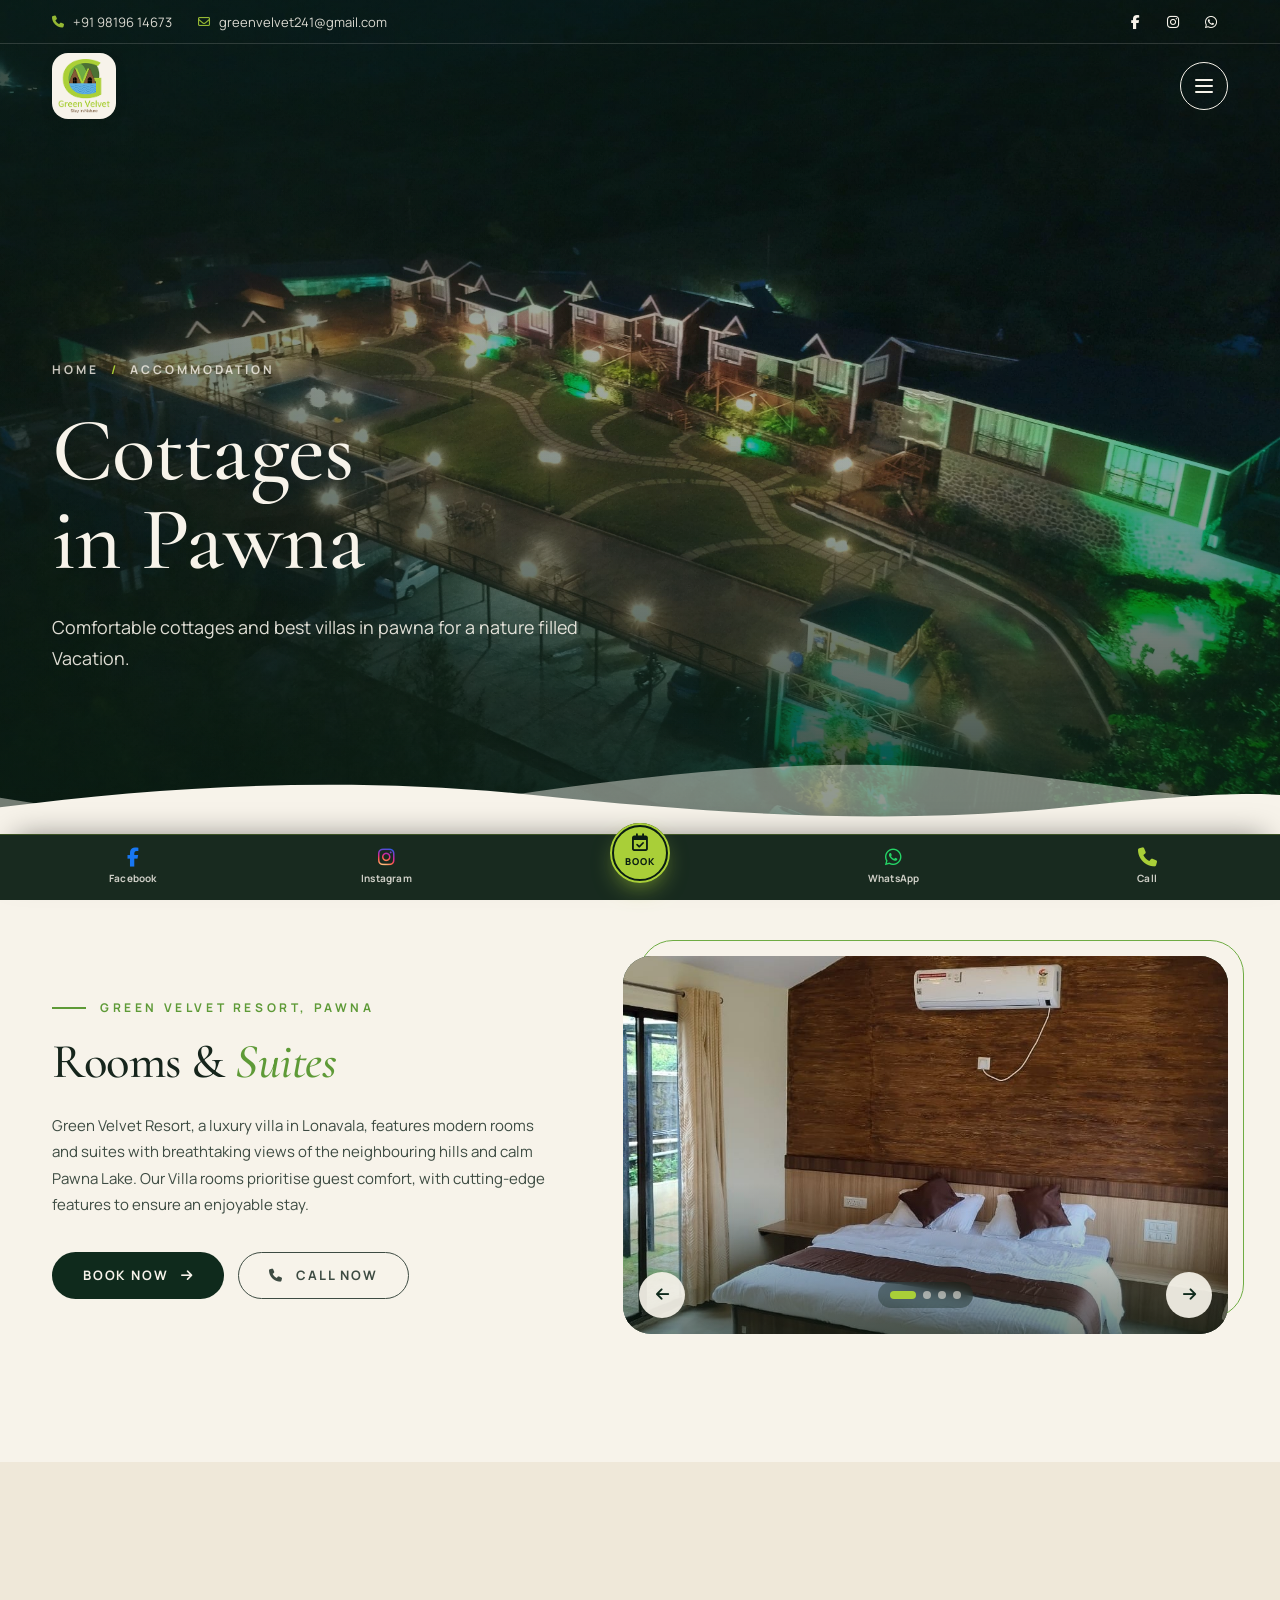
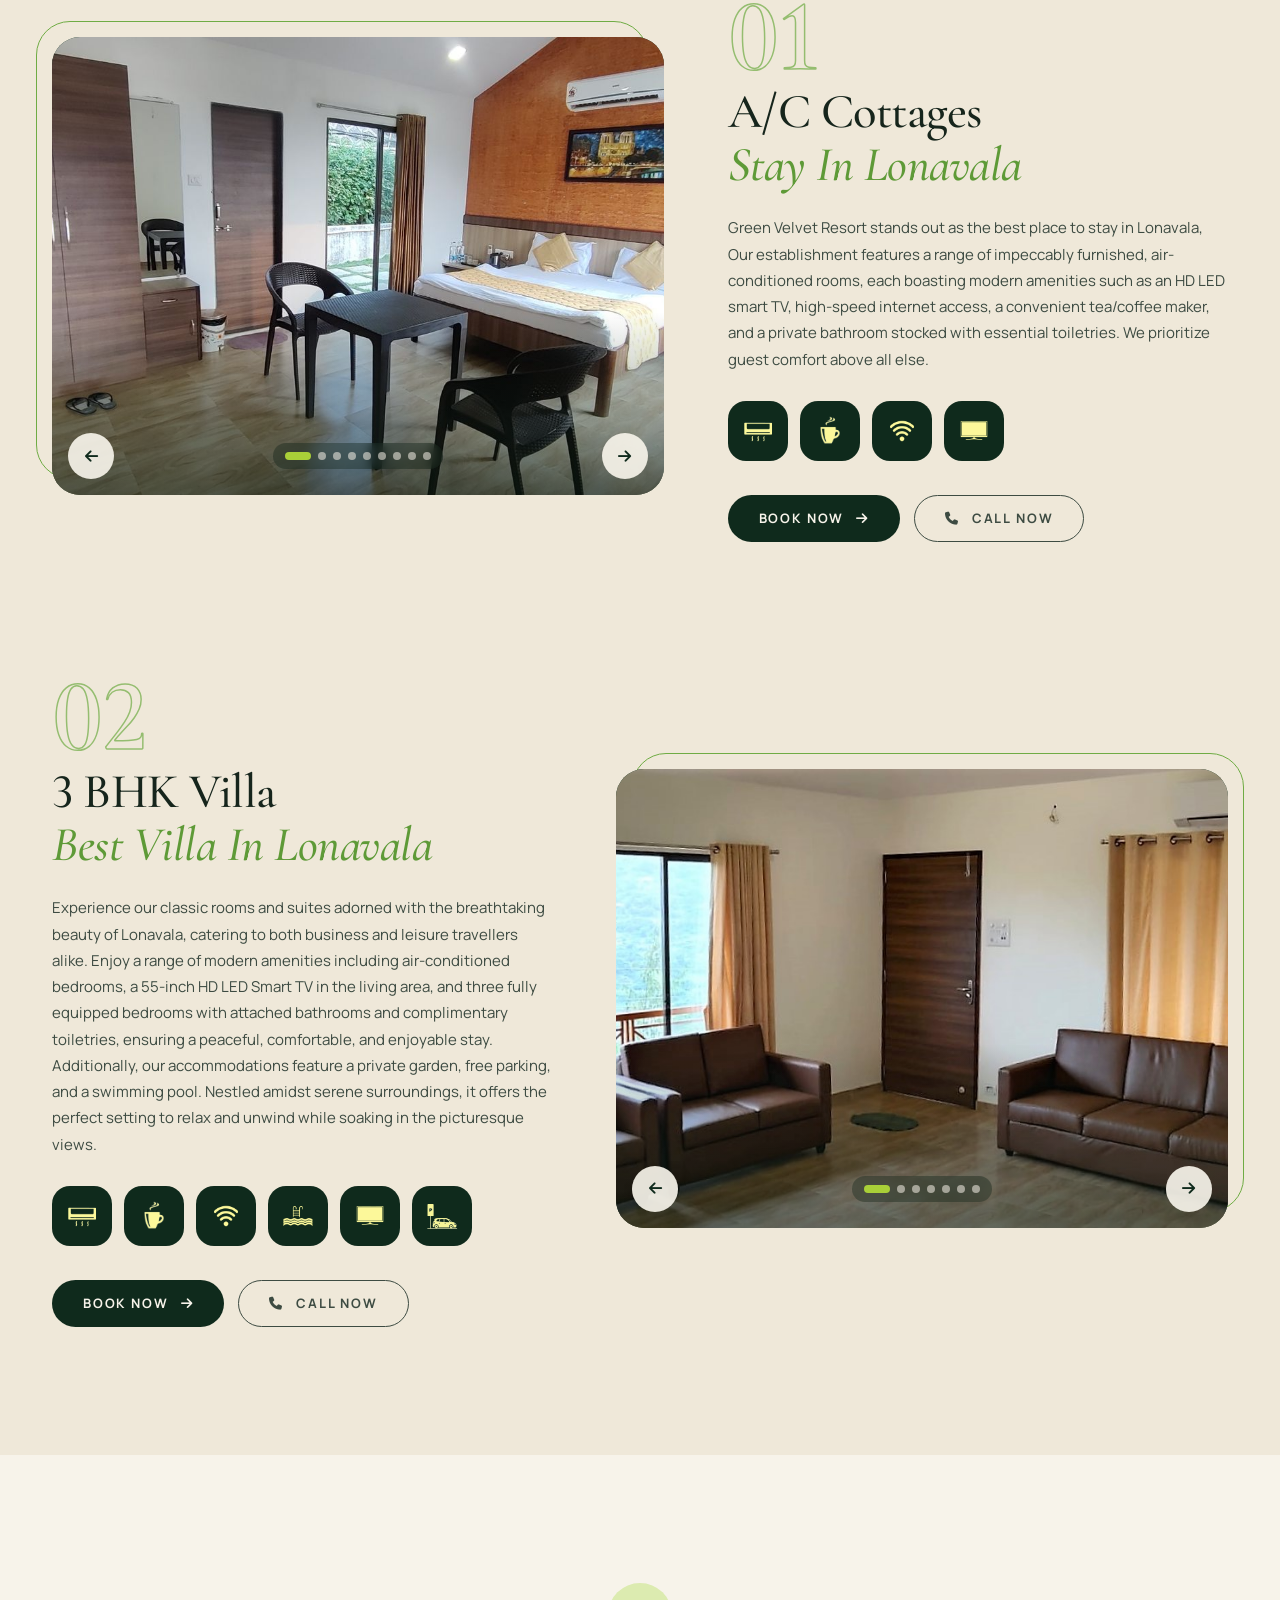
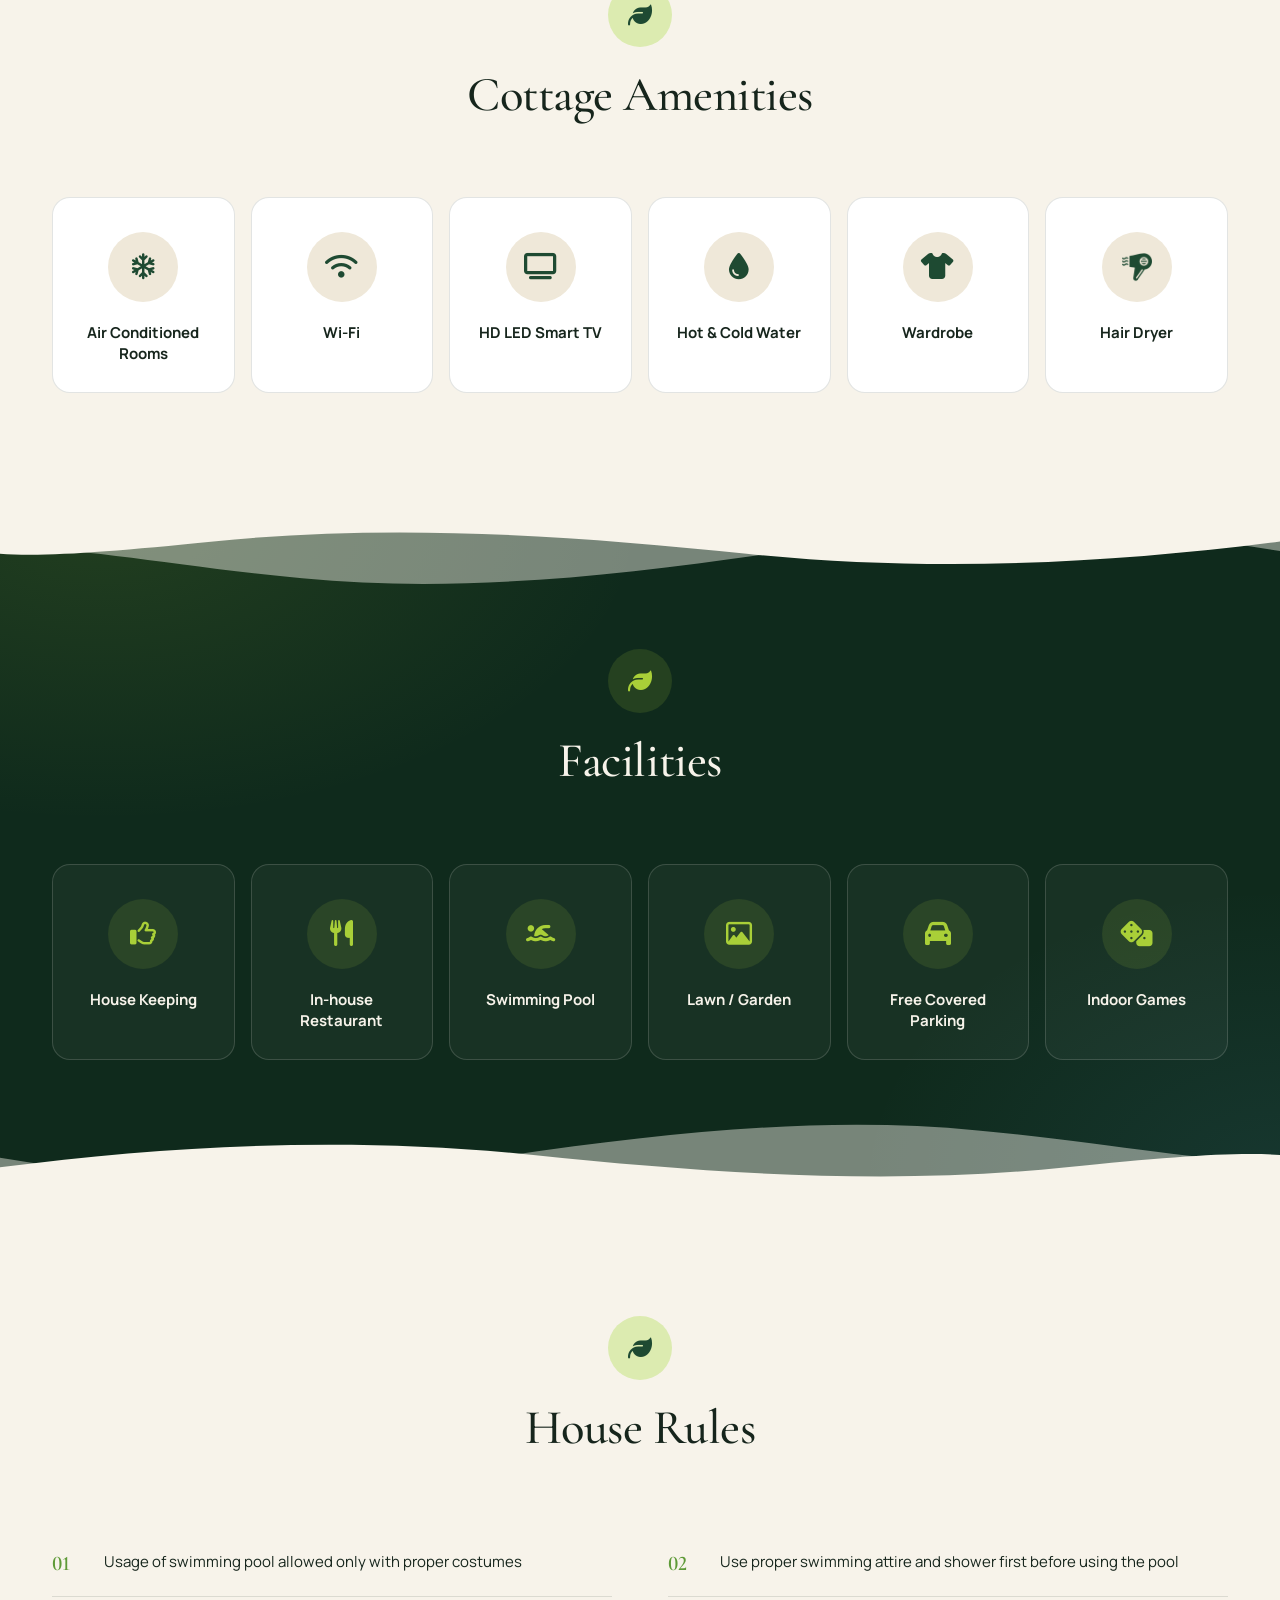
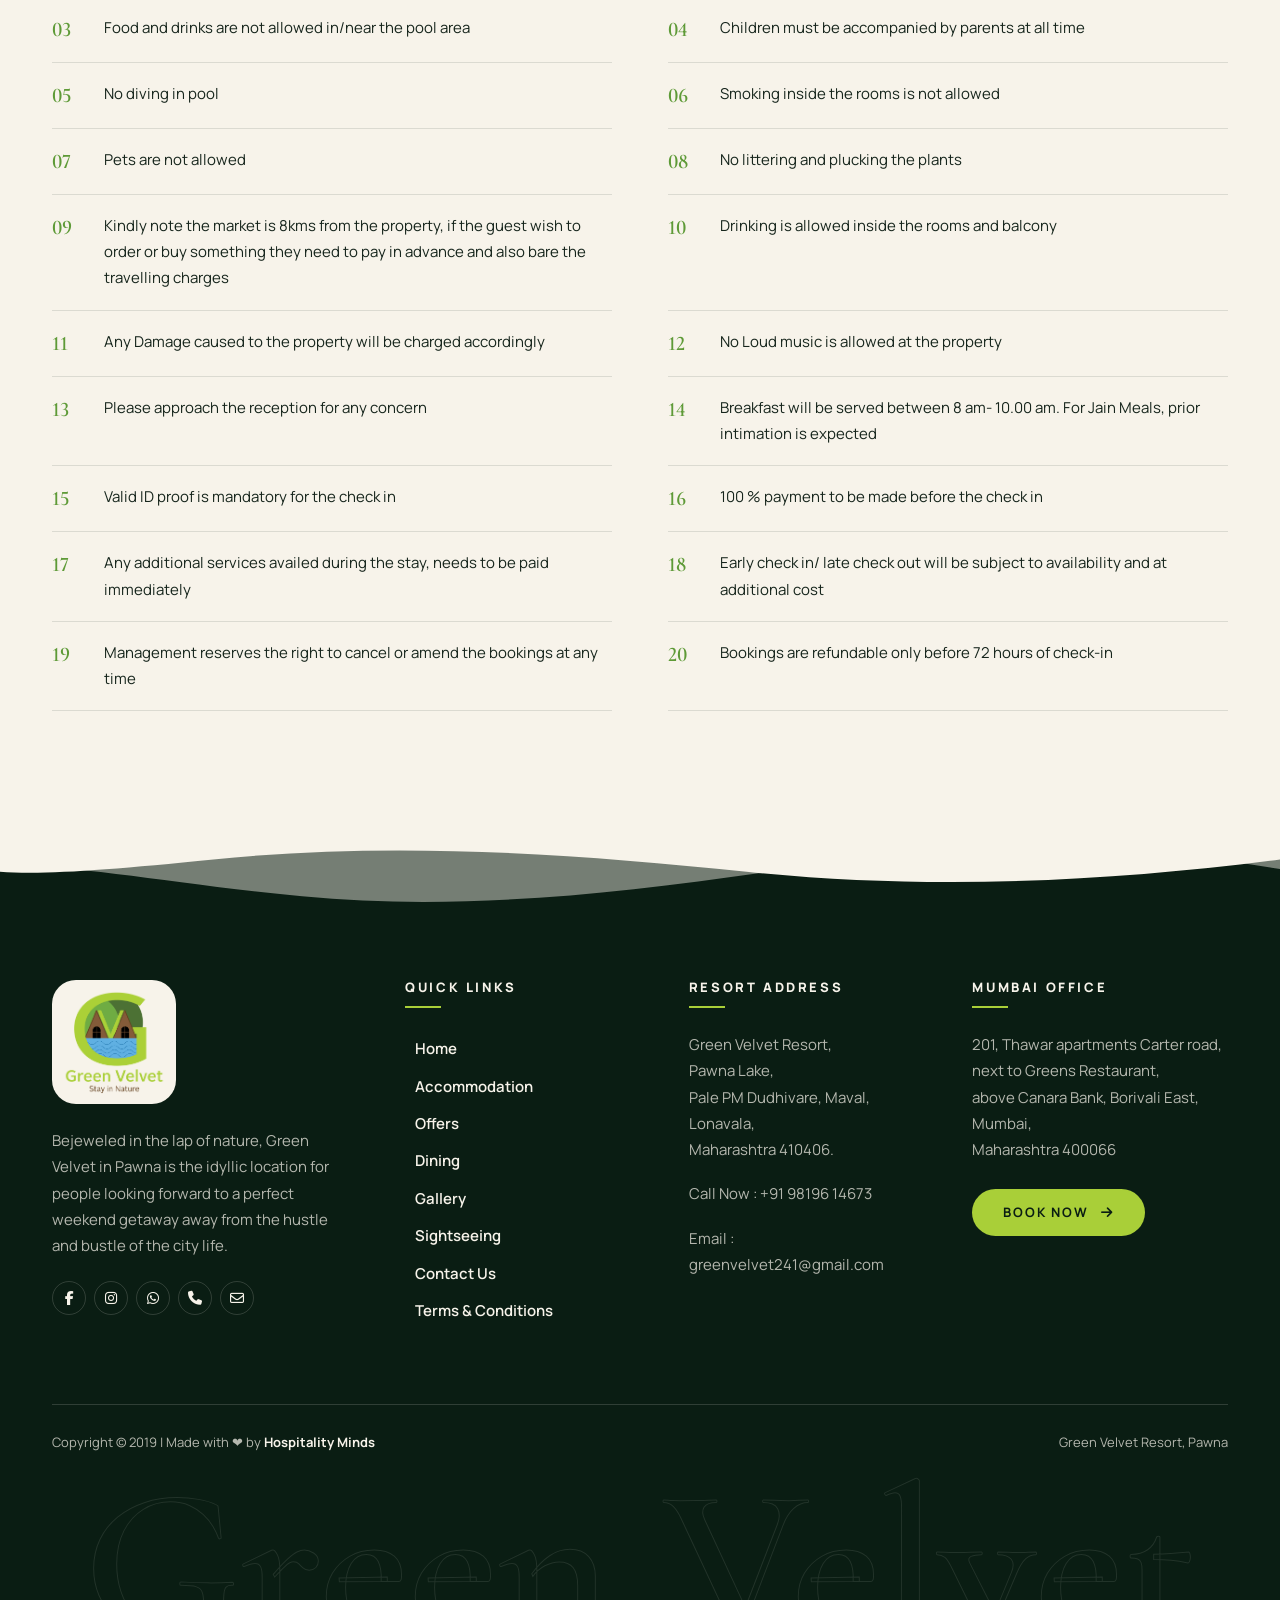
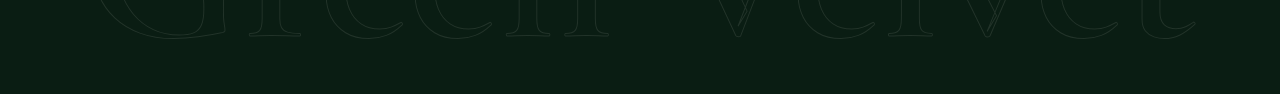
==== commit 38953b80: "Add files via upload" ====
--- a/accommodation.html
+++ b/accommodation.html
@@ -15,7 +15,7 @@
   <link rel="preconnect" href="https://fonts.gstatic.com" crossorigin>
   <link rel="stylesheet" href="https://fonts.googleapis.com/css2?family=Cormorant+Garamond:ital,wght@0,400;0,500;0,600;0,700;1,400;1,500;1,600&amp;family=Manrope:wght@400;500;600;700;800&amp;display=swap">
   <link rel="stylesheet" href="https://cdnjs.cloudflare.com/ajax/libs/font-awesome/6.5.2/css/all.min.css" referrerpolicy="no-referrer">
-  <link rel="stylesheet" href="css/style.css">
+  <link rel="stylesheet" href="css/style.css?v=20261030c">
   <link rel="preload" as="image" href="img/latest/3.jpg">
   <!-- Google tag (gtag.js) -->
   <script async src="https://www.googletagmanager.com/gtag/js?id=G-3RBBYKK4RE"></script>
@@ -51,7 +51,6 @@
         <ul class="social">
           <li><a href="https://www.facebook.com/greenvelvetresort/" target="_blank" rel="noopener" aria-label="Facebook"><i class="fa-brands fa-facebook-f"></i></a></li>
           <li><a href="https://www.instagram.com/greenvelvetresort/" target="_blank" rel="noopener" aria-label="Instagram"><i class="fa-brands fa-instagram"></i></a></li>
-          <li><a href="https://www.youtube.com/@greenvelvetresort" target="_blank" rel="noopener" aria-label="YouTube"><i class="fa-brands fa-youtube"></i></a></li>
           <li><a href="https://wa.me/919819614673" target="_blank" rel="noopener" aria-label="WhatsApp"><i class="fa-brands fa-whatsapp"></i></a></li>
         </ul>
       </div>
@@ -67,10 +66,9 @@
         <a class="nav__link" style="--i:3" title="Pure Veg Resorts near Lonavala" href="dining.html">Dining</a>
         <a class="nav__link" style="--i:4" title="Best Resorts near Lonavala" href="gallery.html">Gallery</a>
         <a class="nav__link" style="--i:5" title="Best Resorts near Lonavala" href="sightseeing.html">Sightseeing</a>
-        <a class="nav__link" style="--i:6" title="Places to visit near Pawna Lake" href="nearby-attractions.html">Attractions</a>
-        <a class="nav__link" style="--i:7" title="Best Resorts near Pawna Lake" href="contact.html">Contact Us</a>
-        <a class="btn nav__cta" style="--i:8" href="https://GreenVelvetresort.bookmystay.io?utm_source=webShare">Book Now <i class="fa-solid fa-arrow-right" aria-hidden="true"></i></a>
-        <div class="nav__extra" style="--i:9">
+        <a class="nav__link" style="--i:6" title="Best Resorts near Pawna Lake" href="contact.html">Contact Us</a>
+        <a class="btn nav__cta" style="--i:7" href="https://GreenVelvetresort.bookmystay.io?utm_source=webShare">Book Now <i class="fa-solid fa-arrow-right" aria-hidden="true"></i></a>
+        <div class="nav__extra" style="--i:8">
           <a href="tel:+919819614673"><i class="fa-solid fa-phone" aria-hidden="true"></i> +91 98196 14673</a>
           <a href="mailto:greenvelvet241@gmail.com"><i class="fa-regular fa-envelope" aria-hidden="true"></i> greenvelvet241@gmail.com</a>
         </div>
@@ -134,9 +132,9 @@
               <figure class="slider__slide"><img src="img/ac-cottage4.jpg" alt="Luxury Resorts in Lonavala" loading="lazy"></figure>
               <figure class="slider__slide"><img src="img/ac-cottage5.jpg" alt="Luxury Resorts in Lonavala" loading="lazy"></figure>
               <figure class="slider__slide"><img src="img/ac-cottage6.jpg" alt="Luxury Resorts in Lonavala" loading="lazy"></figure>
-              <figure class="slider__slide"><img src="Cottage1.jpeg" alt="Luxury Resorts in Lonavala" loading="lazy"></figure>
-              <figure class="slider__slide"><img src="Cottage2.jpeg" alt="Luxury Resorts in Lonavala" loading="lazy"></figure>
-              <figure class="slider__slide"><img src="Cottage3.jpeg" alt="Luxury Resorts in Lonavala" loading="lazy"></figure>
+              <figure class="slider__slide"><img src="images/Cottage1.jpeg" alt="Luxury Resorts in Lonavala" loading="lazy"></figure>
+              <figure class="slider__slide"><img src="images/Cottage2.jpeg" alt="Luxury Resorts in Lonavala" loading="lazy"></figure>
+              <figure class="slider__slide"><img src="images/Cottage3.jpeg" alt="Luxury Resorts in Lonavala" loading="lazy"></figure>
             </div>
             <div class="slider__progress"><span></span></div>
             <div class="slider__ui">
@@ -172,11 +170,11 @@
             <div class="slider__viewport">
               <figure class="slider__slide is-active"><img src="img/GreenVelvet/75.jpeg" alt="Best Resorts in Lonavala" loading="lazy"></figure>
               <figure class="slider__slide"><img src="img/GreenVelvet/52.jpeg" alt="Luxury Resorts in Lonavala" loading="lazy"></figure>
-              <figure class="slider__slide"><img src="Accommodation1.jpeg" alt="Luxury Resorts in Lonavala" loading="lazy"></figure>
-              <figure class="slider__slide"><img src="Accommodation2.jpg" alt="Luxury Resorts in Lonavala" loading="lazy"></figure>
-              <figure class="slider__slide"><img src="Accommodation3.jpeg" alt="Luxury Resorts in Lonavala" loading="lazy"></figure>
-              <figure class="slider__slide"><img src="Accommodation4.jpeg" alt="Luxury Resorts in Lonavala" loading="lazy"></figure>
-              <figure class="slider__slide"><img src="Accommodation5.jpeg" alt="Luxury Resorts in Lonavala" loading="lazy"></figure>
+              <figure class="slider__slide"><img src="images/Accommodation1.jpeg" alt="Luxury Resorts in Lonavala" loading="lazy"></figure>
+              <figure class="slider__slide"><img src="images/Accommodation2.jpg" alt="Luxury Resorts in Lonavala" loading="lazy"></figure>
+              <figure class="slider__slide"><img src="images/Accommodation3.jpeg" alt="Luxury Resorts in Lonavala" loading="lazy"></figure>
+              <figure class="slider__slide"><img src="images/Accommodation4.jpeg" alt="Luxury Resorts in Lonavala" loading="lazy"></figure>
+              <figure class="slider__slide"><img src="images/Accommodation5.jpeg" alt="Luxury Resorts in Lonavala" loading="lazy"></figure>
             </div>
             <div class="slider__progress"><span></span></div>
             <div class="slider__ui">
@@ -328,7 +326,6 @@
           <ul class="social">
             <li><a href="https://www.facebook.com/greenvelvetresort/" target="_blank" rel="noopener" aria-label="Facebook"><i class="fa-brands fa-facebook-f"></i></a></li>
             <li><a href="https://www.instagram.com/greenvelvetresort/" target="_blank" rel="noopener" aria-label="Instagram"><i class="fa-brands fa-instagram"></i></a></li>
-            <li><a href="https://www.youtube.com/@greenvelvetresort" target="_blank" rel="noopener" aria-label="YouTube"><i class="fa-brands fa-youtube"></i></a></li>
             <li><a href="https://wa.me/919819614673" target="_blank" rel="noopener" aria-label="WhatsApp"><i class="fa-brands fa-whatsapp"></i></a></li>
             <li><a href="tel:+919819614673" aria-label="Call"><i class="fa-solid fa-phone"></i></a></li>
             <li><a href="mailto:greenvelvet241@gmail.com" aria-label="Email"><i class="fa-regular fa-envelope"></i></a></li>
@@ -343,7 +340,6 @@
             <li><a href="dining.html">Dining</a></li>
             <li><a href="gallery.html">Gallery</a></li>
             <li><a href="sightseeing.html">Sightseeing</a></li>
-            <li><a href="nearby-attractions.html">Nearby Attractions</a></li>
             <li><a href="contact.html">Contact Us</a></li>
             <li><a href="terms-and-conditions.html">Terms &amp; Conditions</a></li>
           </ul>
@@ -372,19 +368,16 @@
     <span class="social-rail__label">Follow us</span>
     <a class="social-btn social-btn--fb" href="https://www.facebook.com/greenvelvetresort/" target="_blank" rel="noopener" aria-label="Facebook"><i class="fa-brands fa-facebook-f" aria-hidden="true"></i><span class="social-btn__tip" aria-hidden="true">Facebook</span></a>
     <a class="social-btn social-btn--ig" href="https://www.instagram.com/greenvelvetresort/" target="_blank" rel="noopener" aria-label="Instagram"><i class="fa-brands fa-instagram" aria-hidden="true"></i><span class="social-btn__tip" aria-hidden="true">Instagram</span></a>
-    <a class="social-btn social-btn--yt" href="https://www.youtube.com/@greenvelvetresort" target="_blank" rel="noopener" aria-label="YouTube"><i class="fa-brands fa-youtube" aria-hidden="true"></i><span class="social-btn__tip" aria-hidden="true">YouTube</span></a>
     <span class="social-rail__sep" aria-hidden="true"></span>
     <a class="social-btn social-btn--wa" href="https://wa.me/919819614673" target="_blank" rel="noopener" aria-label="WhatsApp"><i class="fa-brands fa-whatsapp" aria-hidden="true"></i><span class="social-btn__tip" aria-hidden="true">WhatsApp</span></a>
-    <a class="social-btn social-btn--chat" href="https://wa.me/919819614673" target="_blank" rel="noopener" data-chat aria-label="Live chat"><i class="fa-solid fa-comments" aria-hidden="true"></i><span class="social-btn__tip" aria-hidden="true">Live chat</span><span class="social-btn__badge"></span></a>
+    <a class="social-btn social-btn--call" href="tel:+919819614673" aria-label="Call the resort"><i class="fa-solid fa-phone" aria-hidden="true"></i><span class="social-btn__tip" aria-hidden="true">+91 98196 14673</span></a>
   </aside>
 
   <nav class="dock" aria-label="Quick actions">
     <a class="dock__item dock__item--fb" href="https://www.facebook.com/greenvelvetresort/" target="_blank" rel="noopener" aria-label="Facebook"><i class="fa-brands fa-facebook-f" aria-hidden="true"></i><span>Facebook</span></a>
     <a class="dock__item dock__item--ig" href="https://www.instagram.com/greenvelvetresort/" target="_blank" rel="noopener" aria-label="Instagram"><i class="fa-brands fa-instagram" aria-hidden="true"></i><span>Instagram</span></a>
-    <a class="dock__item dock__item--yt" href="https://www.youtube.com/@greenvelvetresort" target="_blank" rel="noopener" aria-label="YouTube"><i class="fa-brands fa-youtube" aria-hidden="true"></i><span>YouTube</span></a>
     <a class="dock__book" href="https://GreenVelvetresort.bookmystay.io?utm_source=webShare" aria-label="Book now"><i class="fa-regular fa-calendar-check" aria-hidden="true"></i>Book</a>
     <a class="dock__item dock__item--wa" href="https://wa.me/919819614673" target="_blank" rel="noopener" aria-label="WhatsApp"><i class="fa-brands fa-whatsapp" aria-hidden="true"></i><span>WhatsApp</span></a>
-    <a class="dock__item dock__item--chat" href="https://wa.me/919819614673" target="_blank" rel="noopener" data-chat aria-label="Live chat"><i class="fa-solid fa-comments" aria-hidden="true"></i><span>Chat</span><span class="dock__badge"></span></a>
     <a class="dock__item dock__item--call" href="tel:+919819614673" aria-label="Call the resort"><i class="fa-solid fa-phone" aria-hidden="true"></i><span>Call</span></a>
   </nav>
   <button class="to-top" type="button" aria-label="Back to top">
@@ -392,27 +385,6 @@
     <i class="fa-solid fa-arrow-up" aria-hidden="true"></i>
   </button>
 
-  <script src="js/main.js" defer></script>
-  <!--Start of Tawk.to Script-->
-  <script>
-    var Tawk_API = Tawk_API || {}, Tawk_LoadStart = new Date();
-    // Keep the floating bubble hidden so it never covers content; the "Live chat" buttons
-    // in the social rail / bottom dock open the chat instead (see js/main.js).
-    Tawk_API.onLoad = function () { Tawk_API.hideWidget(); };
-    Tawk_API.onChatMinimized = function () { Tawk_API.hideWidget(); };
-    Tawk_API.onUnreadCountChanged = function (count) {
-      document.body.classList.toggle('has-unread', count > 0);
-      document.querySelectorAll('.social-btn__badge, .dock__badge').forEach(function (b) { b.textContent = count; });
-    };
-    (function () {
-      var s1 = document.createElement("script"), s0 = document.getElementsByTagName("script")[0];
-      s1.async = true;
-      s1.src = 'https://embed.tawk.to/5ddb759fd96992700fc90d14/default';
-      s1.charset = 'UTF-8';
-      s1.setAttribute('crossorigin', '*');
-      s0.parentNode.insertBefore(s1, s0);
-    })();
-  </script>
-  <!--End of Tawk.to Script-->
+  <script src="js/main.js?v=20261030c" defer></script>
 </body>
 </html>
--- a/css/style.css
+++ b/css/style.css
@@ -355,7 +355,6 @@
   color: var(--ink);
   box-shadow: 0 12px 30px -20px rgba(10, 29, 19, .45);
 }
-.site-header.is-hidden { transform: translateY(-100%); }
 
 .topbar {
   max-height: 44px;
@@ -1767,7 +1766,6 @@
    Narrower screens: a bottom dock, with matching padding reserved on <body>. */
 :root {
   --fb: #1877f2;
-  --yt: #ff0033;
   --wa: #25d366;
   --ig: radial-gradient(circle at 30% 107%, #fdf497 0%, #fd5949 45%, #d6249f 60%, #285aeb 90%);
   --dock-h: 66px;
@@ -1848,10 +1846,9 @@
 .social-btn:focus-visible::before { transform: scale(1); }
 .social-btn--fb { --brand: var(--fb); }
 .social-btn--ig { --brand: var(--ig); }
-.social-btn--yt { --brand: var(--yt); }
 .social-btn--wa { --brand: var(--wa); }
-.social-btn--chat { --brand: var(--lime); }
-.social-btn--chat:hover { color: var(--forest-950); }
+.social-btn--call { --brand: var(--lime); }
+.social-btn--call:hover { color: var(--forest-950); }
 .social-btn__tip {
   position: absolute;
   left: calc(100% + 16px);
@@ -1873,31 +1870,13 @@
 }
 .social-btn:hover .social-btn__tip,
 .social-btn:focus-visible .social-btn__tip { opacity: 1; visibility: visible; transform: translate(0, -50%); }
-.social-btn__badge,
-.dock__badge {
-  position: absolute;
-  top: 2px;
-  right: 2px;
-  min-width: 17px;
-  height: 17px;
-  padding: 0 4px;
-  display: none;
-  place-items: center;
-  border-radius: 999px;
-  background: #e5484d;
-  color: #fff;
-  font-size: 10px;
-  font-weight: 800;
-}
-.has-unread .social-btn__badge,
-.has-unread .dock__badge { display: grid; }
 
 .dock {
   position: fixed;
   left: 0; right: 0; bottom: 0;
   z-index: 95;
   display: none;
-  grid-template-columns: repeat(7, 1fr);
+  grid-template-columns: repeat(5, 1fr);
   align-items: center;
   height: calc(var(--dock-h) + env(safe-area-inset-bottom, 0px));
   padding: 0 6px env(safe-area-inset-bottom, 0px);
@@ -1925,7 +1904,6 @@
 .dock__item i { font-size: 19px; line-height: 1; transition: transform .35s var(--ease); }
 .dock__item:active i { transform: scale(.85); }
 .dock__item--fb i { color: var(--fb); }
-.dock__item--yt i { color: var(--yt); }
 .dock__item--wa i { color: var(--wa); }
 .dock__item--ig i {
   background: var(--ig);
@@ -1933,7 +1911,6 @@
   background-clip: text;
   color: transparent;
 }
-.dock__item--chat i,
 .dock__item--call i { color: var(--lime); }
 .dock__book {
   position: relative;
@@ -1975,7 +1952,7 @@
   .site-footer { padding-bottom: calc(var(--dock-h) + env(safe-area-inset-bottom, 0px)); }
 }
 @media (max-width: 420px) {
-  .dock__item > span:not(.dock__badge) { display: none; }
+  .dock__item span { display: none; }
   .dock__item i { font-size: 20px; }
 }
 @media (max-height: 620px) and (min-width: 1281px) {
@@ -2332,8 +2309,12 @@
 }
 .reel-modal.is-open .reel-modal__frame { transform: none; }
 .reel-modal video {
-  width: 100%;
+  display: block;
+  width: auto;
+  max-width: 100%;
+  height: auto;
   max-height: calc(100svh - 190px);
+  margin-inline: auto;
   border-radius: 16px;
   background: #000;
   box-shadow: 0 30px 80px -20px rgba(0, 0, 0, .6);
@@ -2591,6 +2572,186 @@
   .attractions-grid { grid-template-columns: 1fr; }
 }
 
+/* ---------- Attraction cards with photos + credits ---------- */
+.attraction__art { height: 190px; }
+.attraction__art--photo img {
+  position: absolute;
+  inset: 0;
+  width: 100%;
+  height: 100%;
+  object-fit: cover;
+  transition: transform 1.2s var(--ease);
+}
+.attraction__art--photo::after {
+  content: "";
+  position: absolute;
+  inset: 0;
+  background: linear-gradient(180deg, rgba(10, 29, 19, .35), transparent 45%);
+  pointer-events: none;
+}
+.attraction:hover .attraction__art--photo img { transform: scale(1.08); }
+.attraction__art--photo .attraction__icon {
+  position: absolute;
+  top: 14px;
+  left: 14px;
+  width: 46px;
+  height: 46px;
+  font-size: 17px;
+  background: rgba(10, 29, 19, .4);
+  -webkit-backdrop-filter: blur(8px);
+  backdrop-filter: blur(8px);
+}
+.attraction__art--photo .attraction__hills { z-index: 1; }
+
+.photo-credits {
+  margin-top: clamp(28px, 4vw, 44px);
+  font-size: 12.5px;
+  color: var(--muted);
+}
+.photo-credits summary {
+  display: inline-flex;
+  align-items: center;
+  gap: 8px;
+  cursor: pointer;
+  font-weight: 700;
+  letter-spacing: .12em;
+  text-transform: uppercase;
+  color: var(--ink);
+}
+.photo-credits summary::before { content: "\f030"; font: var(--fa-font-solid); color: var(--moss); }
+.photo-credits p { margin: 12px 0 8px; }
+.photo-credits ul { display: flex; flex-wrap: wrap; gap: 6px 18px; }
+.photo-credits a { color: var(--moss); text-decoration: underline; text-underline-offset: 2px; }
+
+/* ---------- Stay in Nature (home) ---------- */
+.nature__grid {
+  display: grid;
+  grid-template-columns: .85fr 1.15fr;
+  align-items: start;
+  gap: clamp(40px, 6vw, 96px);
+}
+.nature__intro { position: sticky; top: 130px; }
+.nature__intro .title-xl { margin-bottom: .4em; }
+.nature__points { margin: 30px 0 36px; }
+.nature__points li {
+  display: flex;
+  align-items: center;
+  gap: 16px;
+  padding: 14px 0;
+  border-bottom: 1px solid var(--line);
+  color: var(--ink);
+}
+.nature__points i {
+  width: 44px;
+  height: 44px;
+  flex-shrink: 0;
+  display: grid;
+  place-items: center;
+  border-radius: 50%;
+  background: var(--lime-200);
+  color: var(--forest-700);
+  font-size: 16px;
+  transition: transform .5s var(--ease), background .4s;
+}
+.nature__points li:hover i { transform: rotate(-12deg) scale(1.08); background: var(--lime); }
+.nature__mosaic {
+  display: grid;
+  grid-template-columns: 1fr 1fr;
+  gap: 18px;
+}
+.nature__col { display: grid; align-content: start; gap: 18px; }
+.nature__col--offset { margin-top: clamp(40px, 8vw, 110px); }
+.nature__tile {
+  position: relative;
+  margin: 0;
+  overflow: hidden;
+  aspect-ratio: 4 / 5;
+  border-radius: var(--radius-lg);
+  background: var(--sand);
+  box-shadow: var(--shadow);
+}
+.nature__tile--tall { aspect-ratio: 3 / 4.4; }
+.nature__tile img {
+  width: 100%;
+  height: 100%;
+  object-fit: cover;
+  transition: transform 1.4s var(--ease);
+}
+.nature__tile:hover img { transform: scale(1.08); }
+.nature__tile figcaption {
+  position: absolute;
+  left: 14px; right: 14px; bottom: 14px;
+  padding: 10px 16px;
+  border-radius: 14px;
+  background: rgba(10, 29, 19, .5);
+  -webkit-backdrop-filter: blur(8px);
+  backdrop-filter: blur(8px);
+  color: var(--cream);
+  font-family: var(--font-display);
+  font-size: 1.2rem;
+  font-weight: 500;
+  opacity: 0;
+  transform: translateY(10px);
+  transition: opacity .5s var(--ease), transform .5s var(--ease);
+}
+.nature__tile:hover figcaption { opacity: 1; transform: none; }
+@media (hover: none) {
+  .nature__tile figcaption { opacity: 1; transform: none; }
+}
+
+.nature-pano {
+  position: relative;
+  isolation: isolate;
+  display: grid;
+  place-items: center;
+  min-height: clamp(420px, 72vh, 680px);
+  padding-block: 90px;
+  overflow: hidden;
+  color: var(--cream);
+  text-align: center;
+  background: var(--forest-950);
+}
+.nature-pano__media {
+  position: absolute;
+  top: -15%;
+  left: 0;
+  z-index: -2;
+  width: 100%;
+  height: 130%;
+}
+.nature-pano__media img { width: 100%; height: 100%; object-fit: cover; }
+.nature-pano::before {
+  content: "";
+  position: absolute;
+  inset: 0;
+  z-index: -1;
+  background:
+    radial-gradient(ellipse at center, rgba(10, 29, 19, .55), rgba(10, 29, 19, .2) 70%),
+    linear-gradient(180deg, rgba(10, 29, 19, .35), rgba(10, 29, 19, .55));
+}
+.nature-pano__content { display: grid; justify-items: center; }
+.nature-pano .eyebrow { justify-content: center; }
+.nature-pano blockquote {
+  max-width: 24ch;
+  margin: 0 0 34px;
+  font-family: var(--font-display);
+  font-size: clamp(1.7rem, 3.4vw, 3rem);
+  font-weight: 500;
+  font-style: italic;
+  line-height: 1.2;
+  text-wrap: balance;
+}
+
+@media (max-width: 900px) {
+  .nature__grid { grid-template-columns: 1fr; }
+  .nature__intro { position: static; }
+}
+@media (max-width: 560px) {
+  .nature__mosaic, .nature__col { gap: 12px; }
+  .nature__tile { border-radius: var(--radius); }
+  .nature__tile figcaption { left: 8px; right: 8px; bottom: 8px; padding: 7px 10px; font-size: 1rem; }
+}
+
 /* ---------- Reveal animations ---------- */
 .js [data-reveal] {
   opacity: 0;
@@ -2602,8 +2763,17 @@
 .js [data-reveal="left"] { transform: translateX(-60px); }
 .js [data-reveal="right"] { transform: translateX(60px); }
 .js [data-reveal="zoom"] { transform: scale(.92); }
-.js [data-reveal="clip"] { opacity: 1; clip-path: inset(100% 0 0 0); }
-.js [data-reveal].is-visible { opacity: 1; transform: none; clip-path: inset(0 0 0 0); }
+.js [data-reveal].is-visible { opacity: 1; transform: none; }
+/* "clip" wipes the contents up from the bottom. The clip sits on the children, never on the
+   observed element itself: a fully clipped element reports zero visible area to
+   IntersectionObserver and would never be revealed. */
+.js [data-reveal="clip"] { opacity: 1; }
+.js [data-reveal="clip"] > * {
+  clip-path: inset(100% 0 0 0);
+  transition: clip-path 1.3s var(--ease);
+  transition-delay: var(--d, 0s);
+}
+.js [data-reveal="clip"].is-visible > * { clip-path: inset(0 0 0 0); }
 
 .js [data-split] .w {
   display: inline-block;
@@ -2634,5 +2804,6 @@
     transition-delay: 0s !important;
   }
   .js [data-reveal],
+  .js [data-reveal="clip"] > *,
   .js [data-split] .w > span { opacity: 1; transform: none; clip-path: none; }
 }
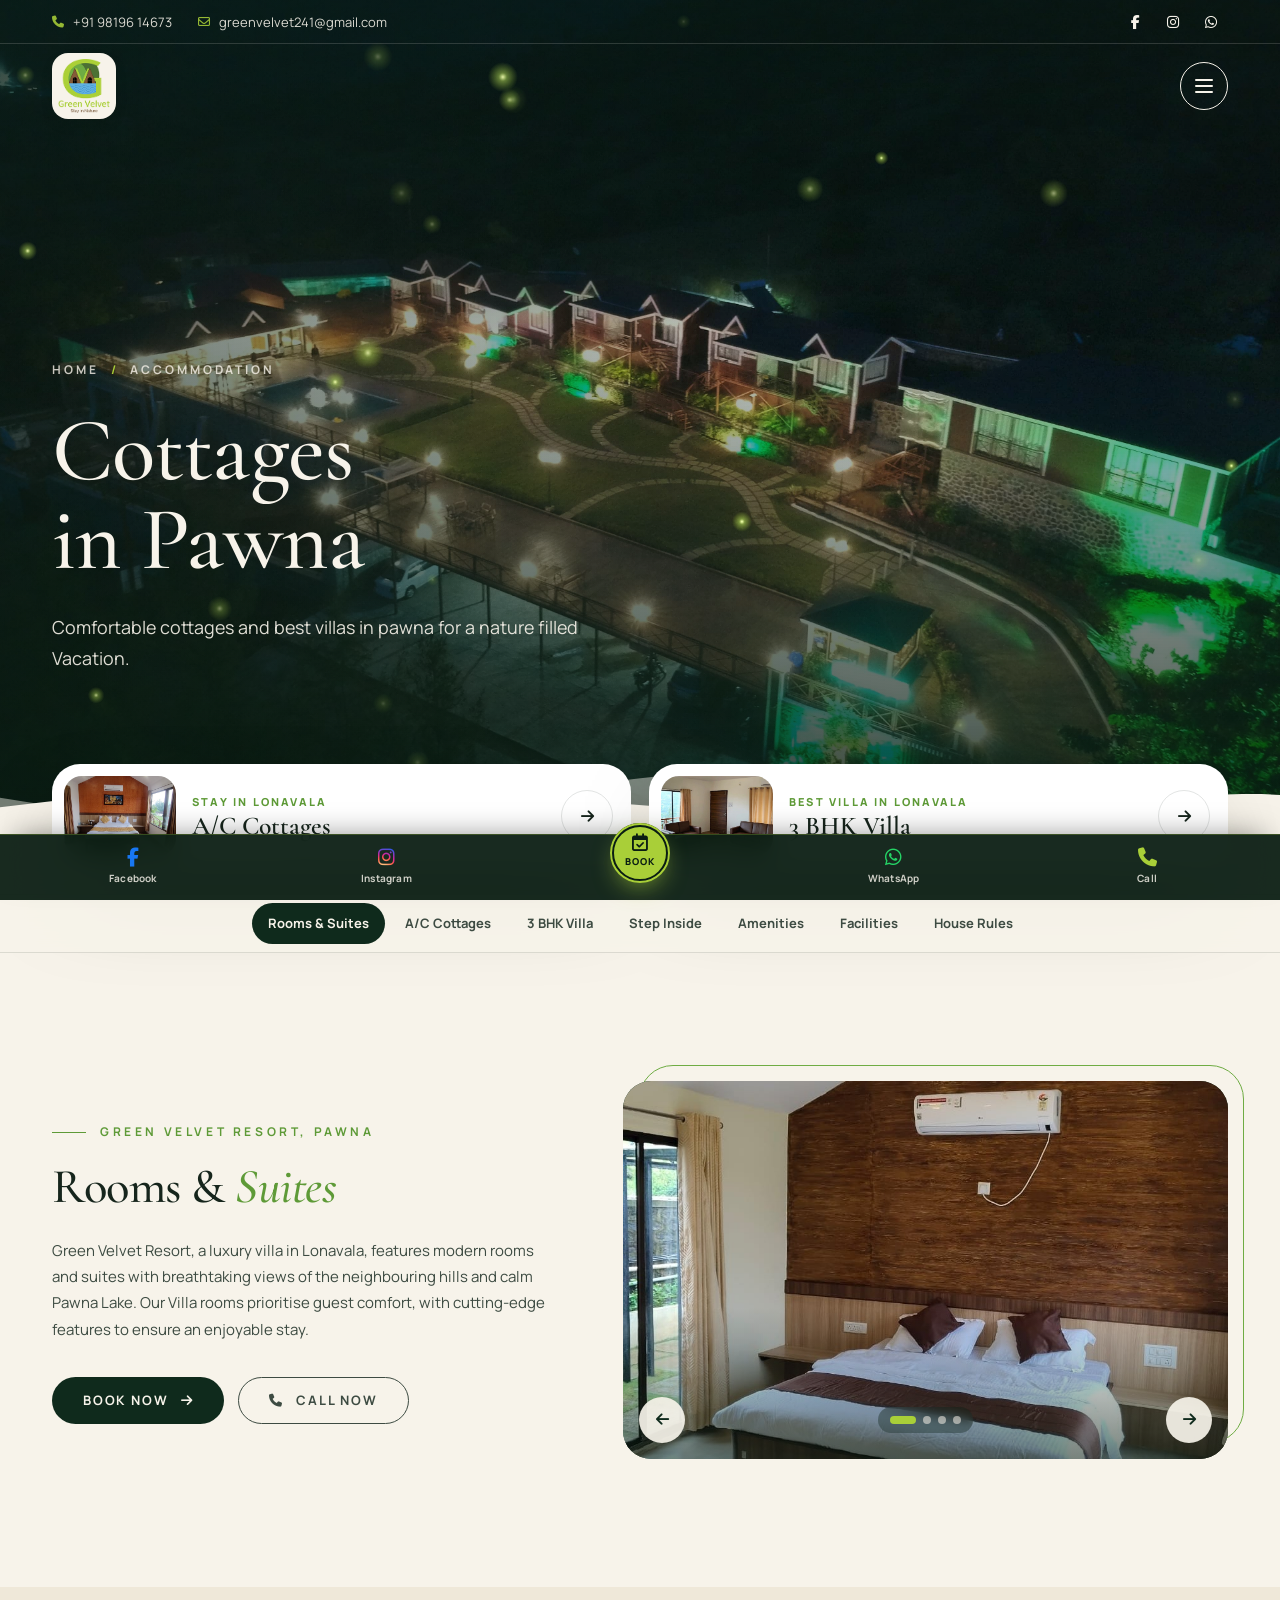
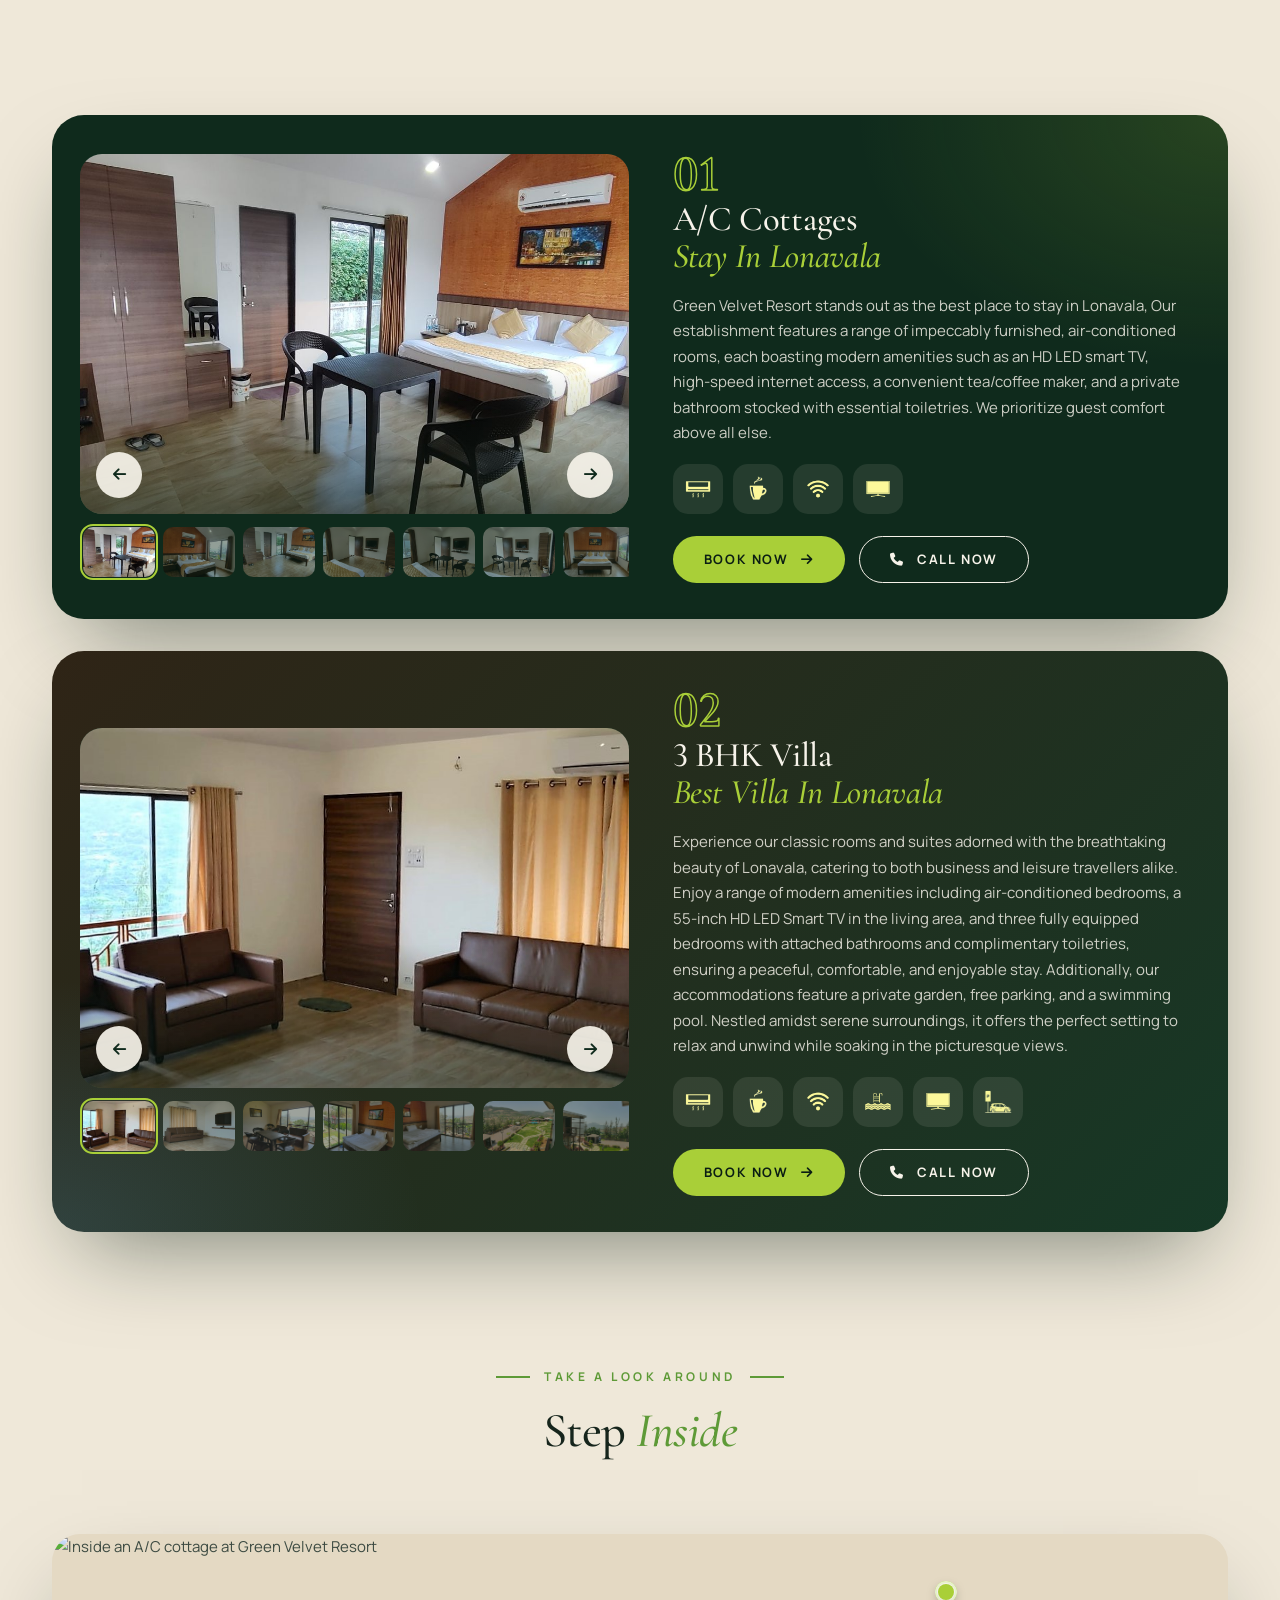
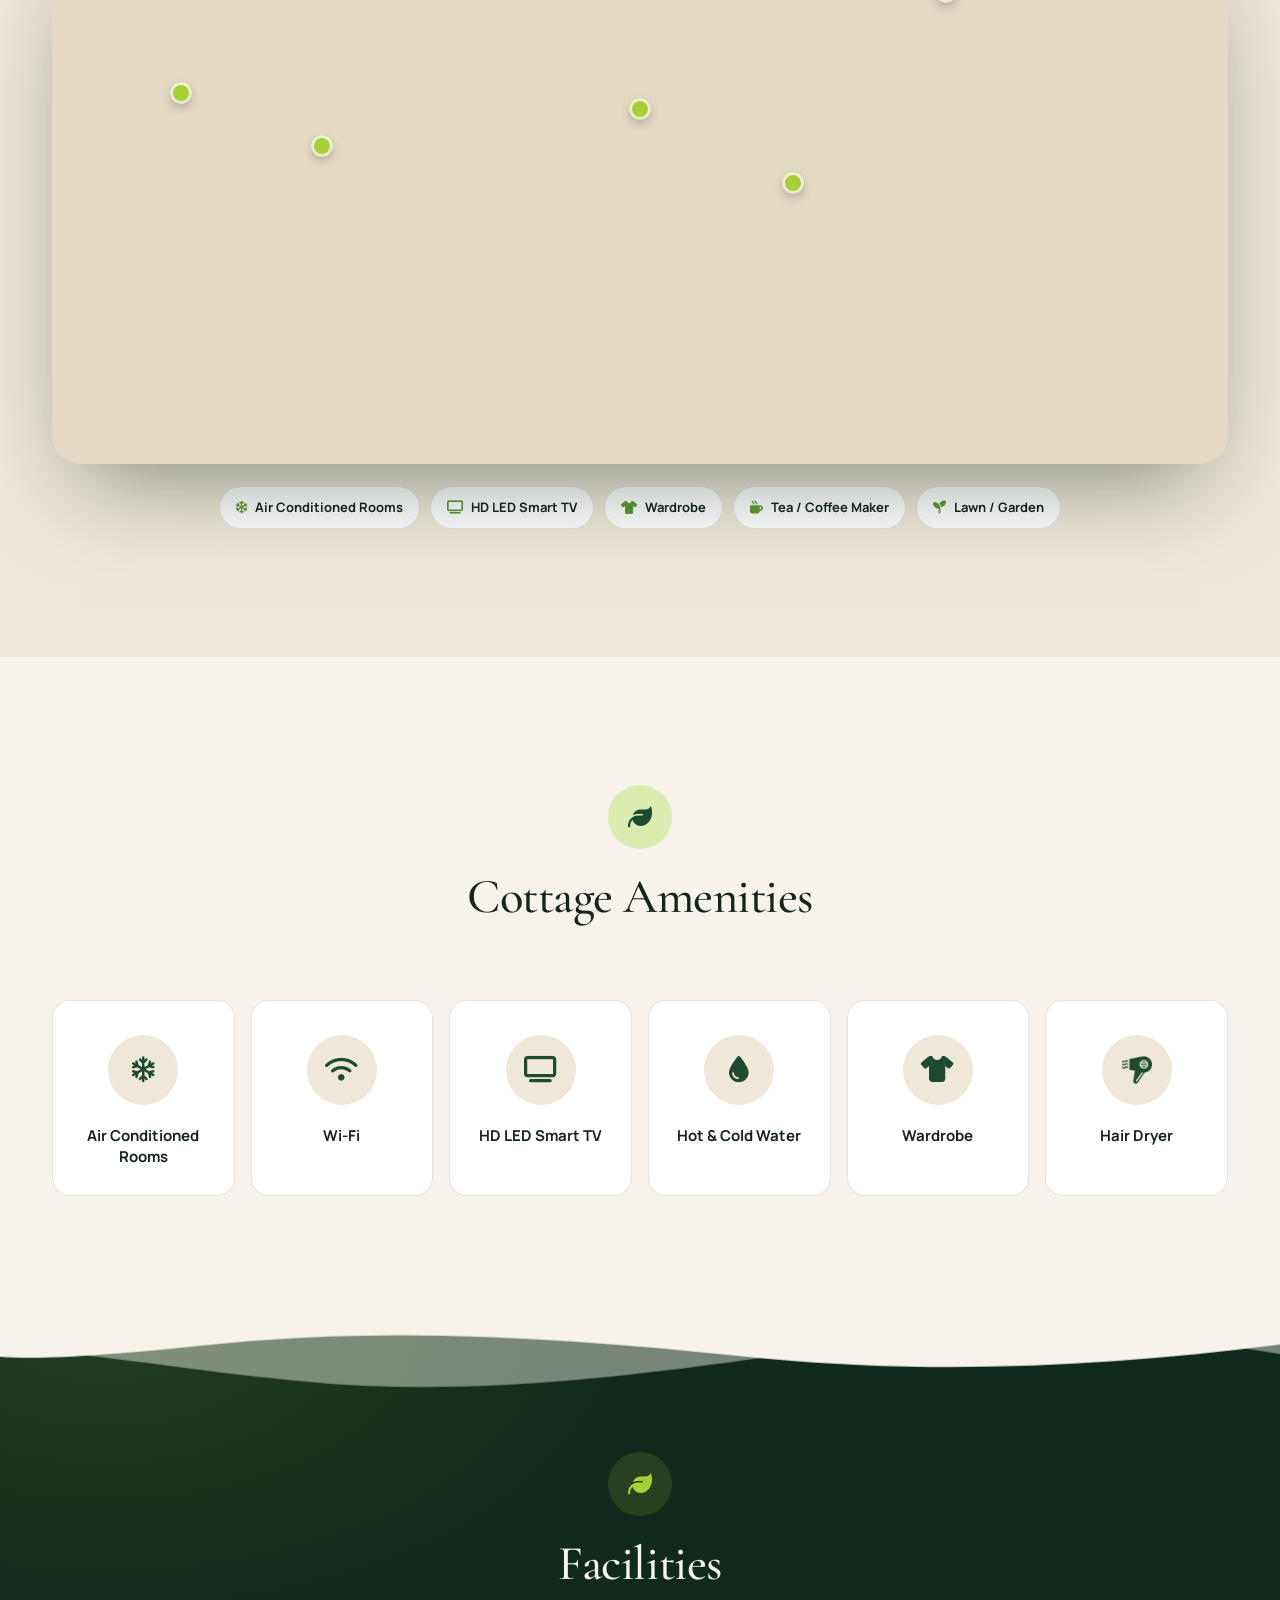
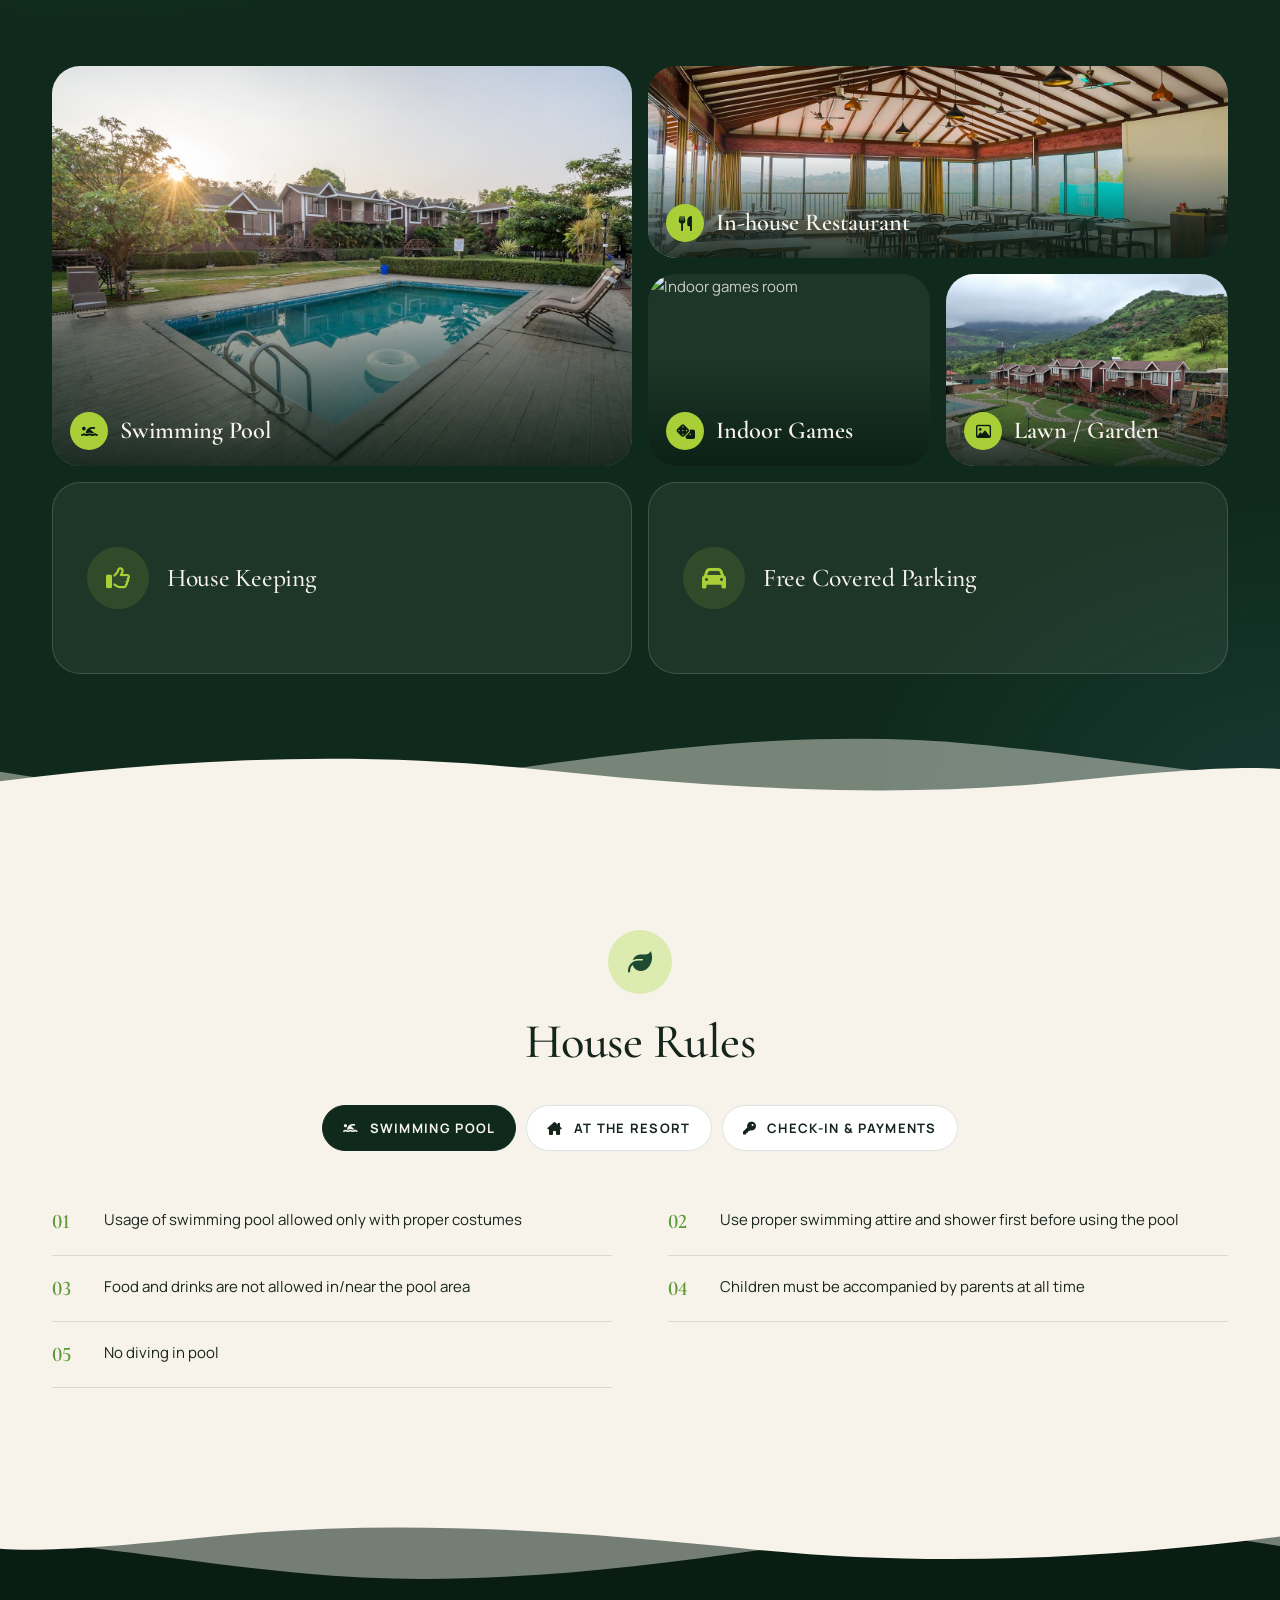
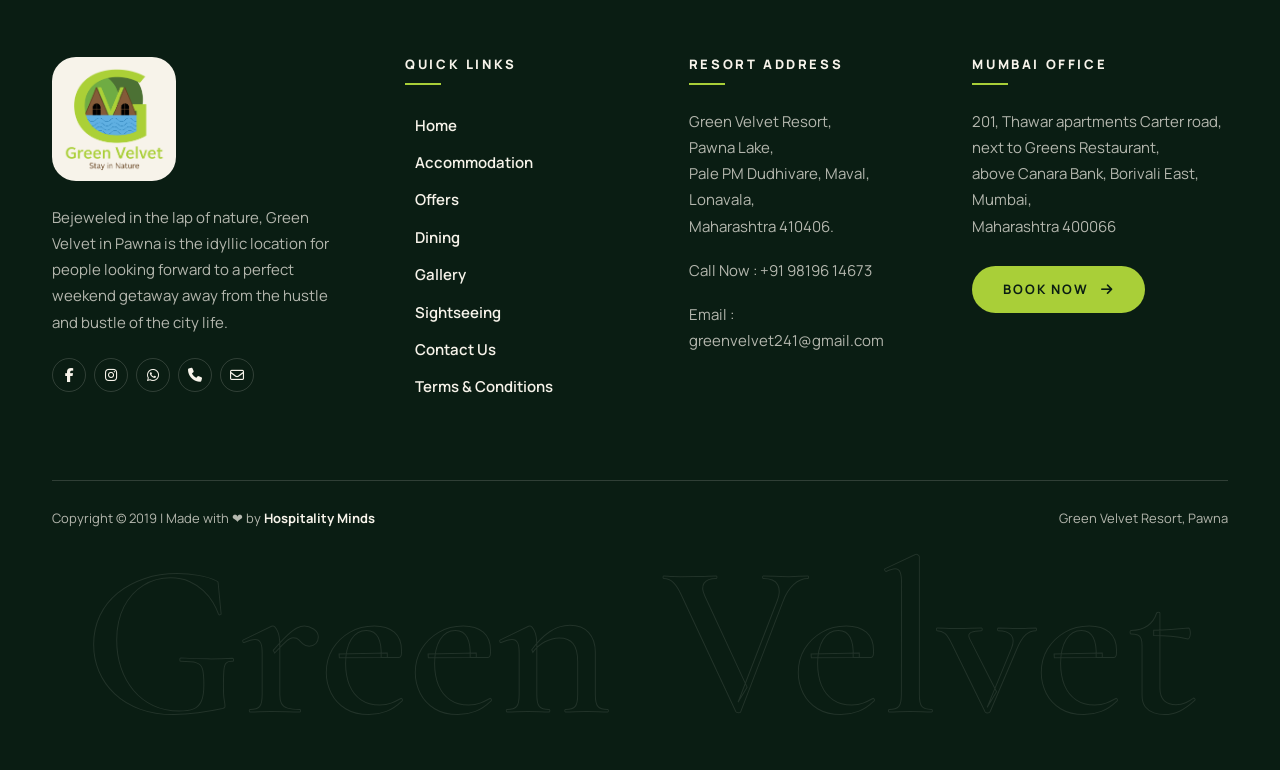
==== commit 7bf8c4fa: "Add files via upload" ====
--- a/accommodation.html
+++ b/accommodation.html
@@ -15,7 +15,7 @@
   <link rel="preconnect" href="https://fonts.gstatic.com" crossorigin>
   <link rel="stylesheet" href="https://fonts.googleapis.com/css2?family=Cormorant+Garamond:ital,wght@0,400;0,500;0,600;0,700;1,400;1,500;1,600&amp;family=Manrope:wght@400;500;600;700;800&amp;display=swap">
   <link rel="stylesheet" href="https://cdnjs.cloudflare.com/ajax/libs/font-awesome/6.5.2/css/all.min.css" referrerpolicy="no-referrer">
-  <link rel="stylesheet" href="css/style.css?v=20261030c">
+  <link rel="stylesheet" href="css/style.css?v=20261030f">
   <link rel="preload" as="image" href="img/latest/3.jpg">
   <!-- Google tag (gtag.js) -->
   <script async src="https://www.googletagmanager.com/gtag/js?id=G-3RBBYKK4RE"></script>
@@ -85,15 +85,42 @@
       <h1 class="page-hero__title" data-split>Cottages in Pawna</h1>
       <p class="page-hero__sub" data-reveal="up" style="--d:.55s">Comfortable cottages and best villas in pawna for a nature filled Vacation.</p>
     </div>
+    <canvas class="fireflies" data-fireflies="26" aria-hidden="true"></canvas>
     <svg class="wave wave--bottom" viewBox="0 0 1440 100" preserveAspectRatio="none" aria-hidden="true"><path fill="currentColor" d="M-60,46 C140,96 340,96 540,62 C740,28 920,4 1100,24 C1280,44 1380,74 1500,62 L1500,100 L-60,100 Z"/><path fill="currentColor" d="M0,72 C200,42 400,32 600,56 C800,80 1000,96 1200,72 C1320,58 1390,52 1440,56 L1440,100 L0,100 Z"/></svg>
   </section>
 
-  <section class="section">
+  <div class="container room-picker" data-stagger>
+    <a class="room-pick" href="#ac-c" data-reveal="up">
+      <img src="images/Cottage1.jpeg" alt="" loading="lazy">
+      <span><small>Stay In Lonavala</small><strong>A/C Cottages</strong></span>
+      <span class="circle-arrow" aria-hidden="true"><i class="fa-solid fa-arrow-right" aria-hidden="true"></i></span>
+    </a>
+    <a class="room-pick" href="#3-bhk" data-reveal="up">
+      <img src="img/GreenVelvet/75.jpeg" alt="" loading="lazy">
+      <span><small>Best Villa In Lonavala</small><strong>3 BHK Villa</strong></span>
+      <span class="circle-arrow" aria-hidden="true"><i class="fa-solid fa-arrow-right" aria-hidden="true"></i></span>
+    </a>
+  </div>
+
+  <nav class="subnav" data-subnav aria-label="On this page">
+    <div class="subnav__track">
+      <span class="subnav__ink" aria-hidden="true"></span>
+      <a href="#rooms-suites">Rooms &amp; Suites</a>
+      <a href="#ac-c">A/C Cottages</a>
+      <a href="#3-bhk">3 BHK Villa</a>
+      <a href="#step-inside">Step Inside</a>
+      <a href="#amenities">Amenities</a>
+      <a href="#facilities">Facilities</a>
+      <a href="#house-rules">House Rules</a>
+    </div>
+  </nav>
+
+  <section class="section" id="rooms-suites">
     <div class="container split split--media-wide">
       <div class="split__text">
         <p class="eyebrow" data-reveal="up">Green Velvet Resort, Pawna</p>
         <h2 class="title-lg" data-reveal="up">Rooms &amp; <span class="accent">Suites</span></h2>
-        <p data-reveal="up">Green Velvet Resort, a luxury villa in Lonavala, features modern rooms and suites with
+        <p data-scrub>Green Velvet Resort, a luxury villa in Lonavala, features modern rooms and suites with
           breathtaking views of the neighbouring hills and calm Pawna Lake. Our Villa rooms prioritise guest comfort,
           with cutting-edge features to ensure an enjoyable stay.</p>
         <div class="btn-row" data-reveal="up" style="margin-top:34px">
@@ -121,10 +148,11 @@
   </section>
 
   <section class="section section--alt rooms-container">
-    <div class="container">
-      <article class="room-feature" id="ac-c">
-        <div class="room-feature__media frame" data-reveal="left">
-          <div class="slider" data-slider data-interval="3500" id="demo1">
+    <div class="container" data-stack>
+      <span class="room-anchor" id="ac-c"></span>
+      <article class="room-panel">
+        <div class="room-panel__media">
+          <div class="slider" data-slider data-thumbs data-interval="3500" id="demo1">
             <div class="slider__viewport">
               <figure class="slider__slide is-active"><img src="img/ac-cottage1.jpg" alt="Best Resorts in Lonavala" loading="lazy"></figure>
               <figure class="slider__slide"><img src="img/ac-cottage2.jpg" alt="Luxury Resorts in Lonavala" loading="lazy"></figure>
@@ -144,7 +172,7 @@
             </div>
           </div>
         </div>
-        <div class="room-feature__text">
+        <div class="room-panel__text">
           <span class="room-feature__index" aria-hidden="true" data-reveal="up">01</span>
           <h2 class="room-feature__title" data-reveal="up">A/C Cottages<br><span class="accent">Stay In Lonavala</span></h2>
           <p data-reveal="up">Green Velvet Resort stands out as the best place to stay in Lonavala, Our establishment
@@ -158,15 +186,15 @@
             <li data-reveal="zoom" title="HD LED smart TV"><img src="img/TV.png" alt="HD LED smart TV" loading="lazy"></li>
           </ul>
           <div class="btn-row" data-reveal="up">
-            <a class="btn btn--dark" href="contact.html">Book Now <i class="fa-solid fa-arrow-right" aria-hidden="true"></i></a>
+            <a class="btn" href="contact.html">Book Now <i class="fa-solid fa-arrow-right" aria-hidden="true"></i></a>
             <a class="btn btn--outline" href="tel:+919819614673"><i class="fa-solid fa-phone" aria-hidden="true"></i> Call Now</a>
           </div>
         </div>
       </article>
-
-      <article class="room-feature room-feature--reverse" id="3-bhk">
-        <div class="room-feature__media frame frame--right" data-reveal="right">
-          <div class="slider" data-slider data-interval="3700" id="demo2">
+      <span class="room-anchor" id="3-bhk"></span>
+      <article class="room-panel room-panel--alt">
+        <div class="room-panel__media">
+          <div class="slider" data-slider data-thumbs data-interval="3700" id="demo2">
             <div class="slider__viewport">
               <figure class="slider__slide is-active"><img src="img/GreenVelvet/75.jpeg" alt="Best Resorts in Lonavala" loading="lazy"></figure>
               <figure class="slider__slide"><img src="img/GreenVelvet/52.jpeg" alt="Luxury Resorts in Lonavala" loading="lazy"></figure>
@@ -184,7 +212,7 @@
             </div>
           </div>
         </div>
-        <div class="room-feature__text">
+        <div class="room-panel__text">
           <span class="room-feature__index" aria-hidden="true" data-reveal="up">02</span>
           <h2 class="room-feature__title" data-reveal="up">3 BHK Villa<br><span class="accent">Best Villa In Lonavala</span></h2>
           <p data-reveal="up">Experience our classic rooms and suites adorned with the breathtaking beauty of Lonavala,
@@ -203,7 +231,7 @@
             <li data-reveal="zoom" title="Free parking"><img src="img/parking.png" alt="Free parking" loading="lazy"></li>
           </ul>
           <div class="btn-row" data-reveal="up">
-            <a class="btn btn--dark" href="contact.html">Book Now <i class="fa-solid fa-arrow-right" aria-hidden="true"></i></a>
+            <a class="btn" href="contact.html">Book Now <i class="fa-solid fa-arrow-right" aria-hidden="true"></i></a>
             <a class="btn btn--outline" href="tel:+919819614673"><i class="fa-solid fa-phone" aria-hidden="true"></i> Call Now</a>
           </div>
         </div>
@@ -211,7 +239,42 @@
     </div>
   </section>
 
-  <section class="section amenities">
+  <section class="section section--alt tour" id="step-inside">
+    <div class="container" data-tour>
+      <div class="section-head">
+        <p class="eyebrow eyebrow--center" data-reveal="up">Take a look around</p>
+        <h2 class="title-lg" data-reveal="up">Step <span class="accent">Inside</span></h2>
+      </div>
+      <div class="tour__stage" data-reveal="zoom">
+        <div class="tour__media">
+          <img src="img/Gallery/gv-suite.jpg" alt="Inside an A/C cottage at Green Velvet Resort" width="1800" height="812" loading="lazy">
+            <button class="pin" type="button" style="--x:76%;--y:11%" data-side="left" aria-label="Air Conditioned Rooms">
+              <span class="pin__dot"></span>
+              <span class="pin__card"><i class="fa-regular fa-snowflake" aria-hidden="true"></i>Air Conditioned Rooms</span>
+            </button>
+            <button class="pin" type="button" style="--x:11%;--y:30%" aria-label="HD LED Smart TV">
+              <span class="pin__dot"></span>
+              <span class="pin__card"><i class="fa-solid fa-tv" aria-hidden="true"></i>HD LED Smart TV</span>
+            </button>
+            <button class="pin" type="button" style="--x:23%;--y:40%" aria-label="Wardrobe">
+              <span class="pin__dot"></span>
+              <span class="pin__card"><i class="fa-solid fa-shirt" aria-hidden="true"></i>Wardrobe</span>
+            </button>
+            <button class="pin" type="button" style="--x:63%;--y:47%" data-side="left" aria-label="Tea / Coffee Maker">
+              <span class="pin__dot"></span>
+              <span class="pin__card"><i class="fa-solid fa-mug-hot" aria-hidden="true"></i>Tea / Coffee Maker</span>
+            </button>
+            <button class="pin" type="button" style="--x:50%;--y:33%" data-side="left" aria-label="Lawn / Garden">
+              <span class="pin__dot"></span>
+              <span class="pin__card"><i class="fa-solid fa-seedling" aria-hidden="true"></i>Lawn / Garden</span>
+            </button>
+        </div>
+      </div>
+      <div class="tour__legend"></div>
+    </div>
+  </section>
+
+  <section class="section amenities" id="amenities">
     <div class="container">
       <div class="section-head">
         <span class="section-icon" aria-hidden="true" data-reveal="zoom"><i class="fa-solid fa-leaf"></i></span>
@@ -246,71 +309,86 @@
     </div>
   </section>
 
-  <section class="section section--dark facilities">
+  <section class="section section--dark facilities" id="facilities">
     <svg class="wave wave--top" viewBox="0 0 1440 100" preserveAspectRatio="none" aria-hidden="true"><path fill="currentColor" d="M-60,46 C140,96 340,96 540,62 C740,28 920,4 1100,24 C1280,44 1380,74 1500,62 L1500,100 L-60,100 Z"/><path fill="currentColor" d="M0,72 C200,42 400,32 600,56 C800,80 1000,96 1200,72 C1320,58 1390,52 1440,56 L1440,100 L0,100 Z"/></svg>
     <div class="container">
       <div class="section-head">
         <span class="section-icon" aria-hidden="true" data-reveal="zoom"><i class="fa-solid fa-leaf"></i></span>
         <h2 class="title-lg" data-reveal="up">Facilities</h2>
       </div>
-      <div class="icon-grid" data-stagger>
-        <div class="icon-card" data-reveal="up" data-tilt>
-          <div class="icon-card__icon"><i class="fa-regular fa-thumbs-up" aria-hidden="true"></i></div>
+      <div class="bento" data-stagger>
+        <figure class="bento__tile bento__tile--xl" data-reveal="up">
+          <img src="img/nature/sunset-pool.jpg" alt="Swimming pool at Green Velvet Resort" loading="lazy">
+          <figcaption><i class="fa-solid fa-person-swimming" aria-hidden="true"></i>Swimming Pool</figcaption>
+        </figure>
+        <figure class="bento__tile bento__tile--wide" data-reveal="up">
+          <img src="img/new/13.jpg" alt="'Flavours' in-house restaurant" loading="lazy">
+          <figcaption><i class="fa-solid fa-utensils" aria-hidden="true"></i>In-house Restaurant</figcaption>
+        </figure>
+        <figure class="bento__tile" data-reveal="up">
+          <img src="img/Gallery/gv-games-room-sq.jpg" alt="Indoor games room" loading="lazy">
+          <figcaption><i class="fa-solid fa-dice" aria-hidden="true"></i>Indoor Games</figcaption>
+        </figure>
+        <figure class="bento__tile" data-reveal="up">
+          <img src="img/Gallery/view-2-1.jpg" alt="Lawns and gardens at Green Velvet Resort" loading="lazy">
+          <figcaption><i class="fa-regular fa-image" aria-hidden="true"></i>Lawn / Garden</figcaption>
+        </figure>
+        <div class="bento__tile bento__tile--icon" data-reveal="up">
+          <i class="fa-regular fa-thumbs-up" aria-hidden="true"></i>
           <h3>House Keeping</h3>
         </div>
-        <div class="icon-card" data-reveal="up" data-tilt>
-          <div class="icon-card__icon"><i class="fa-solid fa-utensils" aria-hidden="true"></i></div>
-          <h3>In-house Restaurant</h3>
-        </div>
-        <div class="icon-card" data-reveal="up" data-tilt>
-          <div class="icon-card__icon"><i class="fa-solid fa-person-swimming" aria-hidden="true"></i></div>
-          <h3>Swimming Pool</h3>
-        </div>
-        <div class="icon-card" data-reveal="up" data-tilt>
-          <div class="icon-card__icon"><i class="fa-regular fa-image" aria-hidden="true"></i></div>
-          <h3>Lawn / Garden</h3>
-        </div>
-        <div class="icon-card" data-reveal="up" data-tilt>
-          <div class="icon-card__icon"><i class="fa-solid fa-car" aria-hidden="true"></i></div>
+        <div class="bento__tile bento__tile--icon" data-reveal="up">
+          <i class="fa-solid fa-car" aria-hidden="true"></i>
           <h3>Free Covered Parking</h3>
         </div>
-        <div class="icon-card" data-reveal="up" data-tilt>
-          <div class="icon-card__icon"><i class="fa-solid fa-dice" aria-hidden="true"></i></div>
-          <h3>Indoor Games</h3>
-        </div>
       </div>
     </div>
     <svg class="wave wave--bottom" viewBox="0 0 1440 100" preserveAspectRatio="none" aria-hidden="true"><path fill="currentColor" d="M-60,46 C140,96 340,96 540,62 C740,28 920,4 1100,24 C1280,44 1380,74 1500,62 L1500,100 L-60,100 Z"/><path fill="currentColor" d="M0,72 C200,42 400,32 600,56 C800,80 1000,96 1200,72 C1320,58 1390,52 1440,56 L1440,100 L0,100 Z"/></svg>
   </section>
 
-  <section class="section house-rules">
-    <div class="container">
-      <div class="section-head">
+  <section class="section house-rules" id="house-rules">
+    <div class="container" data-tabs>
+      <div class="section-head" style="margin-bottom:clamp(24px,3vw,36px)">
         <span class="section-icon" aria-hidden="true" data-reveal="zoom"><i class="fa-solid fa-leaf"></i></span>
         <h2 class="title-lg" data-reveal="up">House Rules</h2>
       </div>
-      <ul class="rules" data-reveal="up">
-        <li><p>Usage of swimming pool allowed only with proper costumes</p></li>
-        <li><p>Use proper swimming attire and shower first before using the pool</p></li>
-        <li><p>Food and drinks are not allowed in/near the pool area</p></li>
-        <li><p>Children must be accompanied by parents at all time</p></li>
-        <li><p>No diving in pool</p></li>
-        <li><p>Smoking inside the rooms is not allowed</p></li>
-        <li><p>Pets are not allowed</p></li>
-        <li><p>No littering and plucking the plants</p></li>
-        <li><p>Kindly note the market is 8kms from the property, if the guest wish to order or buy something they need to pay in advance and also bare the travelling charges</p></li>
-        <li><p>Drinking is allowed inside the rooms and balcony</p></li>
-        <li><p>Any Damage caused to the property will be charged accordingly</p></li>
-        <li><p>No Loud music is allowed at the property</p></li>
-        <li><p>Please approach the reception for any concern</p></li>
-        <li><p>Breakfast will be served between 8 am- 10.00 am. For Jain Meals, prior intimation is expected</p></li>
-        <li><p>Valid ID proof is mandatory for the check in</p></li>
-        <li><p>100 % payment to be made before the check in</p></li>
-        <li><p>Any additional services availed during the stay, needs to be paid immediately</p></li>
-        <li><p>Early check in/ late check out will be subject to availability and at additional cost</p></li>
-        <li><p>Management reserves the right to cancel or amend the bookings at any time</p></li>
-        <li><p>Bookings are refundable only before 72 hours of check-in</p></li>
-      </ul>
+      <div class="rules-tabs" role="tablist" aria-label="House rules">
+        <button class="filter" type="button" role="tab" id="rules-tab-0" aria-controls="rules-panel-0"><i class="fa-solid fa-person-swimming" aria-hidden="true"></i> Swimming Pool</button>
+        <button class="filter" type="button" role="tab" id="rules-tab-1" aria-controls="rules-panel-1"><i class="fa-solid fa-house-chimney" aria-hidden="true"></i> At the Resort</button>
+        <button class="filter" type="button" role="tab" id="rules-tab-2" aria-controls="rules-panel-2"><i class="fa-solid fa-key" aria-hidden="true"></i> Check-in &amp; Payments</button>
+      </div>
+      <div class="rules-panel" role="tabpanel" id="rules-panel-0" aria-labelledby="rules-tab-0">
+        <ul class="rules">
+          <li><p>Usage of swimming pool allowed only with proper costumes</p></li>
+          <li><p>Use proper swimming attire and shower first before using the pool</p></li>
+          <li><p>Food and drinks are not allowed in/near the pool area</p></li>
+          <li><p>Children must be accompanied by parents at all time</p></li>
+          <li><p>No diving in pool</p></li>
+        </ul>
+      </div>
+      <div class="rules-panel" role="tabpanel" id="rules-panel-1" aria-labelledby="rules-tab-1">
+        <ul class="rules">
+          <li><p>Smoking inside the rooms is not allowed</p></li>
+          <li><p>Pets are not allowed</p></li>
+          <li><p>No littering and plucking the plants</p></li>
+          <li><p>Kindly note the market is 8kms from the property, if the guest wish to order or buy something they need to pay in advance and also bare the travelling charges</p></li>
+          <li><p>Drinking is allowed inside the rooms and balcony</p></li>
+          <li><p>Any Damage caused to the property will be charged accordingly</p></li>
+          <li><p>No Loud music is allowed at the property</p></li>
+          <li><p>Please approach the reception for any concern</p></li>
+          <li><p>Breakfast will be served between 8 am- 10.00 am. For Jain Meals, prior intimation is expected</p></li>
+        </ul>
+      </div>
+      <div class="rules-panel" role="tabpanel" id="rules-panel-2" aria-labelledby="rules-tab-2">
+        <ul class="rules">
+          <li><p>Valid ID proof is mandatory for the check in</p></li>
+          <li><p>100 % payment to be made before the check in</p></li>
+          <li><p>Any additional services availed during the stay, needs to be paid immediately</p></li>
+          <li><p>Early check in/ late check out will be subject to availability and at additional cost</p></li>
+          <li><p>Management reserves the right to cancel or amend the bookings at any time</p></li>
+          <li><p>Bookings are refundable only before 72 hours of check-in</p></li>
+        </ul>
+      </div>
     </div>
   </section>
   </main>
@@ -385,6 +463,6 @@
     <i class="fa-solid fa-arrow-up" aria-hidden="true"></i>
   </button>
 
-  <script src="js/main.js?v=20261030c" defer></script>
+  <script src="js/main.js?v=20261030f" defer></script>
 </body>
 </html>
--- a/css/style.css
+++ b/css/style.css
@@ -1568,7 +1568,27 @@
     var(--forest-900);
   color: var(--cream);
 }
-.contact-form h2 { color: var(--cream); margin-bottom: 26px; }
+.contact-form h2 { color: var(--cream); margin-bottom: 8px; }
+.form-note {
+  display: flex;
+  align-items: center;
+  gap: 8px;
+  margin-bottom: 22px;
+  font-size: 14px;
+  color: rgba(247, 243, 234, .75);
+}
+.form-note i { font-size: 18px; color: var(--wa); }
+.form-status { margin: 14px 0 0; font-size: 14px; color: var(--lime-200); }
+.form-status:empty { display: none; }
+.form-status a { color: var(--lime); text-decoration: underline; text-underline-offset: 2px; }
+.btn--wa {
+  --btn-bg: var(--wa);
+  --btn-fg: var(--forest-950);
+  --btn-hover-bg: var(--cream);
+  --btn-hover-fg: var(--forest-950);
+}
+.btn--wa i { font-size: 18px; }
+.btn--wa:hover i { transform: none; }
 .field { position: relative; margin-bottom: 24px; }
 .field input,
 .field textarea {
@@ -2000,21 +2020,37 @@
   .to-top { display: none; } /* the bottom dock takes over this corner */
 }
 
-/* ---------- Video reels slider (home) ---------- */
+/* ---------- Video reels (home): Stories-style stage ---------- */
 .reels {
+  --fan: 1;
   position: relative;
   isolation: isolate;
   overflow: hidden;
-  padding-block: var(--section-y);
+  padding-block: calc(clamp(40px, 6vw, 96px) + 26px) clamp(44px, 5vw, 72px);
   background: var(--forest-950);
   color: rgba(247, 243, 234, .8);
 }
+.js .reels { --fan: 0; }
+.js .reels.is-in { --fan: 1; }
 .reels h2 { color: var(--cream); }
 .reels .eyebrow { color: var(--lime); }
+
+/* Glow behind the stage: live colours from the playing clip, poster colours underneath */
+.reels__ambient {
+  position: absolute;
+  top: -10%;
+  left: -10%;
+  z-index: -1;
+  width: 120%;
+  height: 120%;
+  filter: blur(46px) saturate(1.6);
+  opacity: .46;
+  pointer-events: none;
+}
 .reels__glow {
   position: absolute;
   inset: -15%;
-  z-index: -1;
+  z-index: -2;
   pointer-events: none;
 }
 .reels__glow span {
@@ -2026,24 +2062,117 @@
   opacity: 0;
   transition: opacity 1.2s var(--ease);
 }
-.reels__glow span.is-shown { opacity: .42; }
+.reels__glow span.is-shown { opacity: .4; }
 .reels::after {
   content: "";
   position: absolute;
   inset: 0;
   z-index: -1;
-  background: linear-gradient(180deg, var(--forest-950), transparent 25%, transparent 75%, var(--forest-950));
+  background: linear-gradient(180deg, var(--forest-950), rgba(10, 29, 19, .5) 30%, rgba(10, 29, 19, .5) 70%, var(--forest-950));
   pointer-events: none;
 }
+.reels .fireflies { z-index: 1; }
+
+.reels__head {
+  position: relative;
+  z-index: 2;
+  display: grid;
+  grid-template-columns: 1.15fr .85fr;
+  align-items: end;
+  gap: 16px 56px;
+  margin-bottom: clamp(14px, 1.8vw, 22px);
+}
+.reels__head h2 { margin: 0; }
+.reels__head .eyebrow { margin-bottom: 14px; }
+.reels__side p { margin-bottom: 12px; font-size: 15px; line-height: 1.6; }
+.reels__follow {
+  display: inline-flex;
+  align-items: center;
+  gap: 12px;
+  padding: 7px 18px 7px 7px;
+  border: 1px solid var(--line-light);
+  border-radius: 999px;
+  background: rgba(247, 243, 234, .07);
+  -webkit-backdrop-filter: blur(10px);
+  backdrop-filter: blur(10px);
+  color: var(--cream);
+  transition: background .35s var(--ease), border-color .35s var(--ease), transform .35s var(--ease);
+}
+.reels__follow:hover { background: rgba(247, 243, 234, .14); border-color: var(--lime); transform: translateY(-2px); }
+.reels__follow img {
+  width: 42px;
+  height: 42px;
+  padding: 3px;
+  border-radius: 50%;
+  background: var(--cream);
+  object-fit: contain;
+  box-shadow: 0 0 0 2px var(--lime);
+}
+.reels__follow strong { display: block; font-size: 14px; line-height: 1.25; }
+.reels__follow small { display: block; font-size: 12px; line-height: 1.25; color: rgba(247, 243, 234, .65); }
+.reels__follow i { margin-left: 4px; font-size: 20px; color: var(--lime); }
+
+/* Story bubbles: one per clip, the ring fills as the clip plays */
+.reels__stories {
+  position: relative;
+  z-index: 2;
+  display: flex;
+  justify-content: flex-start;
+  justify-content: safe center;
+  gap: clamp(10px, 1.5vw, 18px);
+  margin-bottom: 6px;
+  padding: 8px var(--gutter) 8px;
+  overflow-x: auto;
+  scrollbar-width: none;
+}
+.reels__stories::-webkit-scrollbar { display: none; }
+.story {
+  flex: 0 0 auto;
+  display: grid;
+  justify-items: center;
+  gap: 8px;
+  width: 74px;
+}
+.story__ring {
+  display: block;
+  width: 64px;
+  height: 64px;
+  padding: 3px;
+  border-radius: 50%;
+  background: conic-gradient(var(--lime) calc(var(--p, 0) * 1turn), rgba(247, 243, 234, .22) 0);
+  transition: transform .45s var(--ease), box-shadow .45s var(--ease);
+}
+.story__ring img {
+  display: block;
+  width: 100%;
+  height: 100%;
+  border: 3px solid var(--forest-950);
+  border-radius: 50%;
+  object-fit: cover;
+}
+.story__label {
+  font-size: 11.5px;
+  font-weight: 700;
+  line-height: 1.2;
+  white-space: nowrap;
+  color: rgba(247, 243, 234, .68);
+  transition: color .3s;
+}
+.story:hover .story__ring { transform: translateY(-3px) scale(1.05); }
+.story[aria-current="true"] .story__ring { transform: scale(1.12); box-shadow: 0 10px 26px -8px rgba(169, 207, 56, .75); }
+.story[aria-current="true"] .story__label { color: var(--lime); }
 
 .reels__stage {
-  --card-w: clamp(230px, 23vw, 320px);
+  --card-w: clamp(220px, 20vw, 290px);
+  --card-h: calc(var(--card-w) * 16 / 9);
   /* keep the outer cards clear of the 92px side zones used by the social rail / back-to-top */
-  --spread: min(calc(var(--card-w) * .82), calc((50vw - 92px - var(--card-w) * .45) / 2));
-  position: relative;
-  height: calc(var(--card-w) * 1.25 + 24px);
-  perspective: 1600px;
-}
+  --spread: min(calc(var(--card-w) * .8), calc((50vw - 92px - var(--card-w) * .42) / 2));
+  position: relative;
+  z-index: 2;
+  height: calc(var(--card-h) + 28px);
+  perspective: 1500px;
+}
+.reels__probe { position: absolute; width: var(--spread); height: 0; visibility: hidden; pointer-events: none; }
 .reels__track {
   position: relative;
   height: 100%;
@@ -2059,33 +2188,47 @@
   --offset: 0;
   --abs: 0;
   position: absolute;
-  top: 12px;
+  top: 14px;
   left: 50%;
   width: var(--card-w);
-  aspect-ratio: 4 / 5;
+  aspect-ratio: 9 / 16;
   margin-left: calc(var(--card-w) / -2);
   overflow: hidden;
-  border-radius: 26px;
+  border-radius: 28px;
   background: var(--forest-800);
-  box-shadow: 0 30px 60px -24px rgba(0, 0, 0, .7);
+  box-shadow: 0 30px 60px -24px rgba(0, 0, 0, .75);
   transform:
-    translateX(calc(var(--offset) * var(--spread) + var(--drag, 0px)))
-    translateZ(calc(var(--abs) * -140px))
-    rotateY(calc(var(--offset) * -16deg))
-    scale(calc(1 - var(--abs) * .06));
-  opacity: calc(1 - var(--abs) * .2);
-  filter: brightness(calc(1 - var(--abs) * .22)) saturate(calc(1 - var(--abs) * .2));
-  transition: transform .9s var(--ease), opacity .7s var(--ease), filter .7s var(--ease), box-shadow .6s;
+    translateX(calc(var(--offset) * var(--spread) * var(--fan, 1) + var(--drag, 0px)))
+    translateZ(calc(var(--abs) * -150px))
+    rotateY(calc(var(--offset) * -20deg * var(--fan, 1) + var(--ry, 0deg)))
+    rotateX(var(--rx, 0deg))
+    scale(calc(1 - var(--abs) * .05));
+  opacity: calc(1 - var(--abs) * .18);
+  filter: brightness(calc(1 - var(--abs) * .24)) saturate(calc(1 - var(--abs) * .22));
+  transition: transform .95s var(--ease), opacity .7s var(--ease), filter .7s var(--ease), box-shadow .6s;
   cursor: pointer;
   user-select: none;
   -webkit-user-select: none;
 }
+.reels:not(.is-fanned) .reel { transition-delay: calc(var(--abs) * 90ms); }
 .reels__track.is-dragging .reel { transition: opacity .7s var(--ease), filter .7s var(--ease); }
+.reel.is-tilting { transition: transform .16s linear, opacity .7s var(--ease), filter .7s var(--ease), box-shadow .6s; }
 .reel.is-far { opacity: 0; pointer-events: none; }
 .reel.is-active {
-  cursor: zoom-in;
-  box-shadow: 0 0 0 2px var(--lime), 0 34px 90px -20px rgba(169, 207, 56, .45);
-}
+  box-shadow: 0 0 0 2px var(--lime), 0 34px 90px -18px rgba(169, 207, 56, .5);
+}
+/* soft light that follows the pointer across the active card */
+.reel::after {
+  content: "";
+  position: absolute;
+  inset: 0;
+  background: radial-gradient(circle at var(--gx, 50%) var(--gy, 20%), rgba(255, 255, 255, .34), transparent 58%);
+  mix-blend-mode: soft-light;
+  opacity: 0;
+  transition: opacity .4s;
+  pointer-events: none;
+}
+.reel.is-tilting::after { opacity: 1; }
 .reel__poster,
 .reel__video {
   position: absolute;
@@ -2102,75 +2245,18 @@
 .reel__shade {
   position: absolute;
   inset: 0;
-  background: linear-gradient(180deg, rgba(10, 29, 19, .35) 0%, transparent 28%, transparent 55%, rgba(10, 29, 19, .88) 100%);
+  background: linear-gradient(180deg, rgba(10, 29, 19, .55) 0%, transparent 22%, transparent 58%, rgba(10, 29, 19, .9) 100%);
   pointer-events: none;
 }
-.reel__top {
-  position: absolute;
-  top: 14px; left: 14px; right: 14px;
-  display: flex;
-  align-items: center;
-  justify-content: space-between;
-  pointer-events: none;
-}
-.reel__num {
-  padding: 5px 12px;
-  border-radius: 999px;
-  background: rgba(10, 29, 19, .5);
-  -webkit-backdrop-filter: blur(6px);
-  backdrop-filter: blur(6px);
-  color: var(--cream);
-  font-size: 11px;
-  font-weight: 800;
-  letter-spacing: .14em;
-}
-.reel__live {
-  display: inline-flex;
-  align-items: center;
-  gap: 6px;
-  padding: 5px 10px;
-  border-radius: 999px;
-  background: var(--lime);
-  color: var(--forest-950);
-  font-size: 10px;
-  font-weight: 800;
-  letter-spacing: .12em;
-  text-transform: uppercase;
-  opacity: 0;
-  transform: translateY(-6px);
-  transition: opacity .4s, transform .4s var(--ease);
-}
-.reel__live::before { content: ""; width: 6px; height: 6px; border-radius: 50%; background: currentColor; animation: blink 1.2s ease-in-out infinite; }
-.reel.is-playing .reel__live { opacity: 1; transform: none; }
-@keyframes blink { 50% { opacity: .2; } }
-.reel__meta {
-  position: absolute;
-  left: 18px; right: 18px; bottom: 22px;
-  pointer-events: none;
-}
-.reel__tag {
-  display: block;
-  margin-bottom: 4px;
-  font-size: 10.5px;
-  font-weight: 800;
-  letter-spacing: .22em;
-  text-transform: uppercase;
-  color: var(--lime);
-}
-.reel__title {
-  margin: 0;
-  font-size: clamp(1.35rem, 1.8vw, 1.75rem);
-  font-weight: 600;
-  line-height: 1.1;
-  color: var(--cream);
-}
 .reel__bar {
   position: absolute;
-  left: 18px; right: 18px; bottom: 10px;
+  top: 9px;
+  left: 12px;
+  right: 12px;
   height: 3px;
+  overflow: hidden;
   border-radius: 3px;
-  background: rgba(247, 243, 234, .22);
-  overflow: hidden;
+  background: rgba(247, 243, 234, .28);
   opacity: 0;
   transition: opacity .4s;
 }
@@ -2182,9 +2268,89 @@
   transform-origin: left;
 }
 .reel.is-active .reel__bar { opacity: 1; }
+.reel__profile {
+  position: absolute;
+  top: 22px;
+  left: 12px;
+  right: 12px;
+  display: flex;
+  align-items: center;
+  gap: 8px;
+  font-size: 12.5px;
+  font-weight: 700;
+  color: var(--cream);
+  opacity: 0;
+  transform: translateY(-6px);
+  transition: opacity .4s, transform .5s var(--ease);
+  pointer-events: none;
+}
+.reel__profile img {
+  width: 32px;
+  height: 32px;
+  padding: 2px;
+  border-radius: 50%;
+  background: var(--cream);
+  object-fit: contain;
+  box-shadow: 0 0 0 2px var(--lime);
+}
+.reel__actions {
+  position: absolute;
+  right: 10px;
+  bottom: 92px;
+  display: grid;
+  gap: 8px;
+  opacity: 0;
+  transform: translateX(12px);
+  transition: opacity .4s, transform .5s var(--ease);
+  pointer-events: none;
+}
+.reel.is-active .reel__profile,
+.reel.is-active .reel__actions { opacity: 1; transform: none; }
+.reel.is-active .reel__actions { pointer-events: auto; }
+.reel__act {
+  width: 40px;
+  height: 40px;
+  display: grid;
+  place-items: center;
+  border-radius: 50%;
+  background: rgba(10, 29, 19, .45);
+  -webkit-backdrop-filter: blur(8px);
+  backdrop-filter: blur(8px);
+  color: #fff;
+  font-size: 15px;
+  transition: background .3s, color .3s, transform .35s var(--ease);
+}
+.reel__act:hover { background: rgba(10, 29, 19, .72); transform: scale(1.12); }
+.reel.is-liked [data-act="like"] { color: #ff4d6d; }
+.reel[data-silent] [data-act="sound"] { display: none; }
+.reel__meta {
+  position: absolute;
+  left: 16px;
+  right: 16px;
+  bottom: 18px;
+  pointer-events: none;
+}
+.reel.is-active .reel__meta { right: 58px; }
+.reel__tag {
+  display: block;
+  margin-bottom: 5px;
+  font-size: 10.5px;
+  font-weight: 800;
+  letter-spacing: .2em;
+  text-transform: uppercase;
+  color: var(--lime);
+}
+.reel__title {
+  margin: 0;
+  font-size: clamp(1.3rem, 1.7vw, 1.65rem);
+  font-weight: 600;
+  line-height: 1.1;
+  color: var(--cream);
+}
 .reel__open {
   position: absolute;
-  top: 50%; left: 50%;
+  top: 50%;
+  left: 50%;
   width: 66px;
   height: 66px;
   display: grid;
@@ -2196,90 +2362,76 @@
   box-shadow: 0 14px 30px -10px rgba(0, 0, 0, .5);
   transform: translate(-50%, -50%) scale(.6);
   opacity: 0;
-  transition: opacity .4s var(--ease), transform .5s var(--ease), background .3s;
+  transition: opacity .4s var(--ease), transform .5s var(--ease);
   pointer-events: none;
 }
-.reel__open::before {
-  content: "";
-  position: absolute;
-  inset: -8px;
+.reel.is-active:not(.is-playing) .reel__open { opacity: 1; transform: translate(-50%, -50%) scale(1); }
+
+/* double-tap hearts */
+.reel__burst { position: absolute; width: 0; height: 0; pointer-events: none; }
+.reel__burst i {
+  position: absolute;
+  left: -14px;
+  top: -14px;
+  font-size: 28px;
+  color: #ff4d6d;
+  animation: heart-fly .9s var(--ease) both;
+}
+.reel__burst i:first-child { left: -38px; top: -38px; font-size: 76px; animation-name: heart-pop; }
+@keyframes heart-pop {
+  0% { transform: scale(.3); opacity: 0; }
+  30% { transform: scale(1.15); opacity: 1; }
+  70% { transform: scale(1); opacity: 1; }
+  100% { transform: scale(1.1) translateY(-20px); opacity: 0; }
+}
+@keyframes heart-fly {
+  0% { transform: translate(0, 0) scale(.5); opacity: 1; }
+  100% { transform: translate(var(--tx), var(--ty)) scale(.9); opacity: 0; }
+}
+
+.reels__controls {
+  position: relative;
+  z-index: 2;
+  display: flex;
+  flex-wrap: wrap;
+  align-items: center;
+  justify-content: center;
+  gap: 12px;
+  margin-top: clamp(14px, 1.8vw, 22px);
+}
+.reels__btn {
+  width: 48px;
+  height: 48px;
+  display: grid;
+  place-items: center;
+  border: 1px solid rgba(247, 243, 234, .25);
   border-radius: 50%;
-  border: 1.5px solid rgba(247, 243, 234, .6);
-  animation: ping 2s var(--ease) infinite;
-}
-.reel.is-active:hover .reel__open,
-.reel.is-active:not(.is-playing) .reel__open { opacity: 1; transform: translate(-50%, -50%) scale(1); }
-
-.reels__controls {
-  position: relative;
-  z-index: 2;
-  display: flex;
-  flex-wrap: wrap;
-  align-items: center;
-  justify-content: center;
-  gap: 12px 18px;
-  margin-top: clamp(28px, 4vw, 44px);
-}
-.reels__btn {
-  width: 50px;
-  height: 50px;
-  display: grid;
-  place-items: center;
-  border-radius: 50%;
-  border: 1px solid rgba(247, 243, 234, .25);
   color: var(--cream);
-  font-size: 16px;
+  font-size: 15px;
   transition: background .35s var(--ease), color .35s var(--ease), border-color .35s, transform .35s var(--ease);
 }
 .reels__btn:hover { background: var(--lime); border-color: var(--lime); color: var(--forest-950); transform: scale(1.06); }
 .reels__btn[aria-pressed="true"] { border-color: var(--lime); color: var(--lime); }
 .reels__btn[aria-pressed="true"]:hover { color: var(--forest-950); }
-.reels__dots { display: flex; align-items: center; gap: 8px; }
-.reels__dot {
-  position: relative;
-  width: 10px;
-  height: 10px;
-  overflow: hidden;
-  border-radius: 999px;
-  background: rgba(247, 243, 234, .3);
-  transition: width .5s var(--ease), background .3s;
-}
-.reels__dot:hover { background: rgba(247, 243, 234, .55); }
-.reels__dot[aria-current="true"] { width: 46px; background: rgba(247, 243, 234, .22); }
-.reels__dot[aria-current="true"]::after {
-  content: "";
-  position: absolute;
-  inset: 0;
-  background: var(--lime);
-  transform: scaleX(var(--p, 0));
-  transform-origin: left;
-}
 .reels__count {
-  min-width: 62px;
+  min-width: 74px;
   font-family: var(--font-display);
-  font-size: 1.15rem;
+  font-size: 1.2rem;
   font-variant-numeric: lining-nums;
   color: var(--cream);
   text-align: center;
 }
-.reels__hint {
-  margin-top: 18px;
-  font-size: 12px;
-  letter-spacing: .14em;
-  text-transform: uppercase;
-  text-align: center;
-  color: rgba(247, 243, 234, .55);
-}
-
+
+@media (max-width: 900px) {
+  .reels__head { grid-template-columns: 1fr; }
+}
 @media (max-width: 640px) {
-  .reels__stage { --card-w: min(64vw, 270px); --spread: calc(var(--card-w) * .74); }
-  .reel { border-radius: 20px; }
-  .reels__controls { gap: 10px 8px; }
-  .reels__btn { width: 40px; height: 40px; font-size: 14px; }
-  .reels__dots { gap: 6px; }
-  .reels__dot { width: 8px; height: 8px; }
-  .reels__dot[aria-current="true"] { width: 24px; }
-  .reels__count { order: -1; width: 100%; }
+  .reels__stage { --card-w: min(60vw, 240px); --spread: calc(var(--card-w) * .72); }
+  .reel { border-radius: 22px; }
+  .reel__act { width: 36px; height: 36px; font-size: 14px; }
+  .reels__btn { width: 42px; height: 42px; font-size: 14px; }
+  .story { width: 66px; }
+  .story__ring { width: 56px; height: 56px; }
 }
 
 /* Reel player (opens on the active reel) */
@@ -2750,6 +2902,633 @@
   .nature__mosaic, .nature__col { gap: 12px; }
   .nature__tile { border-radius: var(--radius); }
   .nature__tile figcaption { left: 8px; right: 8px; bottom: 8px; padding: 7px 10px; font-size: 1rem; }
+}
+
+/* ---------- Fireflies canvas (hero, reels, rooms) ---------- */
+.fireflies {
+  position: absolute;
+  inset: 0;
+  z-index: 3;
+  width: 100%;
+  height: 100%;
+  pointer-events: none;
+}
+
+/* ---------- Hero: film that expands with scroll (desktop) ----------
+   js/main.js adds .hero--pinned on large screens and keeps --ct/--cs/--cb/--cr/--p updated.
+   Without it (phones, reduced motion, no JS) the hero stays the simple stacked layout. */
+.hero__pin { position: relative; }
+.hero .wave { display: none; }
+.hero__finale { display: none; }
+
+.hero--pinned { height: 230vh; padding-top: 0; }
+.hero--pinned .hero__pin {
+  position: sticky;
+  top: 0;
+  height: 100vh;
+  overflow: hidden;
+  padding-top: calc(var(--header-h) + 44px + clamp(20px, 3vw, 48px));
+}
+.hero--pinned .hero__intro {
+  position: relative;
+  z-index: 1;
+  margin-bottom: 0;
+  opacity: calc(1 - var(--p, 0) * 1.7);
+  transform: translateY(calc(var(--p, 0) * -70px));
+}
+.hero--pinned .hero__title { max-width: 22ch; font-size: clamp(2.4rem, 4.6vw, 4.4rem); }
+.hero--pinned .hero__stage { position: absolute; inset: 0; z-index: 2; background: none; pointer-events: none; }
+.hero--pinned .hero__stage-inner { position: absolute; inset: 0; max-width: none; padding: 0; }
+.hero--pinned .hero__frame {
+  position: absolute;
+  inset: 0;
+  aspect-ratio: auto;
+  border-radius: 0;
+  background: none;
+  box-shadow: none;
+  clip-path: inset(var(--ct, 45%) var(--cs, 8%) var(--cb, 28px) var(--cs, 8%) round var(--cr, 28px));
+  pointer-events: auto;
+}
+.hero--pinned .hero__frame::after {
+  content: "";
+  position: absolute;
+  inset: 0;
+  background: linear-gradient(180deg, rgba(10, 29, 19, .5), rgba(10, 29, 19, .15) 40%, rgba(10, 29, 19, .55));
+  opacity: var(--p, 0);
+  pointer-events: none;
+}
+.hero--pinned .sound-toggle {
+  z-index: 2;
+  left: calc(var(--cs, 8%) + 18px);
+  bottom: calc(var(--cb, 28px) + 18px);
+}
+.hero--pinned .badge-rotate {
+  top: calc(var(--t0, 40vh) - 58px);
+  right: calc(var(--s0, 8vw) + 40px);
+  z-index: 3;
+  opacity: calc(1 - var(--p, 0) * 6);
+}
+.hero--pinned .hero__finale {
+  position: absolute;
+  inset: 0;
+  z-index: 1;
+  display: grid;
+  place-items: center;
+  font-family: var(--font-display);
+  font-size: clamp(3.4rem, 9vw, 8.5rem);
+  font-style: italic;
+  font-weight: 500;
+  line-height: 1;
+  color: var(--cream);
+  text-shadow: 0 6px 40px rgba(0, 0, 0, .45);
+  opacity: calc((var(--p, 0) - .62) * 2.8);
+  transform: scale(calc(.9 + var(--p, 0) * .1));
+  pointer-events: none;
+}
+.hero--pinned .wave {
+  display: block;
+  z-index: 4;
+  transform: translateY(calc((1 - var(--p, 0)) * 100%));
+}
+
+/* ---------- Words that light up as you scroll ---------- */
+.js [data-scrub] .sw { opacity: .22; transition: opacity .25s linear; }
+
+/* ---------- Big outlined line that slides with scroll ---------- */
+.scroll-type {
+  position: absolute;
+  top: clamp(16px, 3.4vw, 54px);
+  left: 0;
+  z-index: 0;
+  font-family: var(--font-display);
+  font-size: clamp(4.6rem, 14vw, 12.5rem);
+  font-style: italic;
+  font-weight: 600;
+  line-height: 1;
+  white-space: nowrap;
+  color: transparent;
+  -webkit-text-stroke: 1px rgba(22, 37, 28, .1);
+  pointer-events: none;
+  user-select: none;
+}
+.scroll-type--light { -webkit-text-stroke-color: rgba(247, 243, 234, .09); }
+.rooms { overflow: hidden; }
+.rooms .container { position: relative; z-index: 1; }
+
+/* ---------- Experience: panels that open on hover ---------- */
+@media (min-width: 761px) {
+  .feature-grid { display: flex; height: clamp(360px, 42vw, 560px); }
+  .feature-card {
+    flex: 1 1 0;
+    min-width: 0;
+    aspect-ratio: auto;
+    transition: flex-grow .9s var(--ease);
+  }
+  .feature-card:hover { flex-grow: 1.7; }
+}
+
+/* ---------- Room lens: second photo shows through a circle that follows the pointer ---------- */
+@property --lens-r {
+  syntax: "<length>";
+  inherits: true;
+  initial-value: 0px;
+}
+.lens {
+  --x: 50%;
+  --y: 50%;
+  --lens-r: 0px;
+  position: relative;
+  display: block;
+  aspect-ratio: 16 / 10;
+  overflow: hidden;
+  border-radius: calc(var(--radius-lg) - 8px);
+  background: var(--forest-800);
+  transition: --lens-r .6s var(--ease);
+}
+.lens.is-on { --lens-r: 170px; }
+.lens img {
+  position: absolute;
+  inset: 0;
+  width: 100%;
+  height: 100%;
+  object-fit: cover;
+  transition: transform 1.2s var(--ease);
+}
+.lens:hover img { transform: scale(1.04); }
+.lens__alt {
+  -webkit-mask-image: radial-gradient(circle var(--lens-r) at var(--x) var(--y), #000 97%, transparent 100%);
+  mask-image: radial-gradient(circle var(--lens-r) at var(--x) var(--y), #000 97%, transparent 100%);
+}
+.lens__ring {
+  position: absolute;
+  left: var(--x);
+  top: var(--y);
+  width: calc(var(--lens-r) * 2);
+  height: calc(var(--lens-r) * 2);
+  border: 2px solid rgba(255, 255, 255, .8);
+  border-radius: 50%;
+  box-shadow: 0 0 30px rgba(0, 0, 0, .35);
+  transform: translate(-50%, -50%);
+  pointer-events: none;
+}
+.lens__hint {
+  position: absolute;
+  left: 14px;
+  top: 14px;
+  padding: 6px 12px;
+  border-radius: 999px;
+  background: rgba(10, 29, 19, .55);
+  -webkit-backdrop-filter: blur(6px);
+  backdrop-filter: blur(6px);
+  color: var(--cream);
+  font-size: 11.5px;
+  font-weight: 700;
+  transition: opacity .4s;
+}
+.lens.is-on .lens__hint { opacity: 0; }
+@media (hover: none) {
+  .lens__alt {
+    -webkit-mask-image: none;
+    mask-image: none;
+    animation: lens-fade 9s ease-in-out infinite;
+  }
+  .lens__ring, .lens__hint { display: none; }
+}
+@keyframes lens-fade {
+  0%, 42% { opacity: 0; }
+  50%, 92% { opacity: 1; }
+  100% { opacity: 0; }
+}
+
+/* ---------- Cursor companion (mouse only) ---------- */
+.cursor {
+  position: fixed;
+  left: 0;
+  top: 0;
+  z-index: 2200;
+  width: 0;
+  height: 0;
+  opacity: 0;
+  pointer-events: none;
+  transition: opacity .3s;
+}
+.cursor.is-on { opacity: 1; }
+.cursor__ring {
+  position: absolute;
+  left: -16px;
+  top: -16px;
+  width: 32px;
+  height: 32px;
+  border: 1.5px solid rgba(169, 207, 56, .9);
+  border-radius: 50%;
+  transition: transform .35s var(--ease), background .3s, border-color .3s;
+}
+.cursor.is-link .cursor__ring { transform: scale(1.5); background: rgba(169, 207, 56, .16); }
+.cursor.has-label .cursor__ring { transform: scale(2.7); background: var(--lime); border-color: var(--lime); }
+.cursor__label {
+  position: absolute;
+  left: 0;
+  top: 0;
+  font-size: 11px;
+  font-weight: 800;
+  letter-spacing: .04em;
+  white-space: nowrap;
+  color: var(--forest-950);
+  opacity: 0;
+  transform: translate(-50%, -50%);
+  transition: opacity .2s;
+}
+.cursor.has-label .cursor__label { opacity: 1; }
+
+/* ---------- Rooms page ---------- */
+html:has([data-subnav]) { scroll-padding-top: 146px; }
+
+.room-picker {
+  position: relative;
+  z-index: 3;
+  display: grid;
+  grid-template-columns: repeat(2, 1fr);
+  gap: 18px;
+  margin-top: -64px;
+}
+.room-pick {
+  display: flex;
+  align-items: center;
+  gap: 16px;
+  padding: 12px 18px 12px 12px;
+  border-radius: var(--radius-lg);
+  background: var(--white);
+  box-shadow: var(--shadow-lg);
+  transition: transform .5s var(--ease), box-shadow .5s var(--ease);
+}
+.room-pick:hover { transform: translateY(-6px); }
+.room-pick img {
+  width: 112px;
+  height: 80px;
+  flex-shrink: 0;
+  border-radius: var(--radius);
+  object-fit: cover;
+}
+.room-pick small {
+  display: block;
+  font-size: 11px;
+  font-weight: 800;
+  letter-spacing: .2em;
+  text-transform: uppercase;
+  color: var(--moss);
+}
+.room-pick strong {
+  display: block;
+  font-family: var(--font-display);
+  font-size: clamp(1.4rem, 2vw, 1.8rem);
+  font-weight: 600;
+  line-height: 1.15;
+  color: var(--ink);
+}
+.room-pick .circle-arrow { margin-left: auto; }
+@media (max-width: 760px) {
+  .room-picker { grid-template-columns: minmax(0, 1fr); gap: 12px; margin-top: -44px; }
+  .room-pick img { width: 92px; height: 68px; }
+}
+.room-pick:hover .circle-arrow {
+  background: var(--forest-900);
+  border-color: var(--forest-900);
+  color: var(--lime);
+  transform: rotate(-45deg);
+}
+
+.subnav {
+  position: sticky;
+  top: 74px;
+  z-index: 60;
+  margin-top: 26px;
+  border-block: 1px solid var(--line);
+  background: rgba(247, 243, 234, .92);
+  -webkit-backdrop-filter: blur(12px);
+  backdrop-filter: blur(12px);
+}
+.subnav__track {
+  position: relative;
+  display: flex;
+  justify-content: flex-start;
+  justify-content: safe center;
+  gap: 4px;
+  padding: 8px var(--gutter);
+  overflow-x: auto;
+  scrollbar-width: none;
+}
+.subnav__track::-webkit-scrollbar { display: none; }
+.subnav a {
+  position: relative;
+  z-index: 1;
+  flex: 0 0 auto;
+  padding: 9px 16px;
+  border-radius: 999px;
+  font-size: 13px;
+  font-weight: 700;
+  white-space: nowrap;
+  color: var(--text);
+  transition: color .35s var(--ease);
+}
+.subnav a:hover { color: var(--moss); }
+.subnav a[aria-current="true"] { color: var(--cream); }
+.subnav__ink {
+  position: absolute;
+  left: 0;
+  top: 8px;
+  bottom: 8px;
+  width: var(--ink-w, 0);
+  border-radius: 999px;
+  background: var(--forest-900);
+  transform: translateX(var(--ink-x, 0));
+  transition: transform .55s var(--ease), width .55s var(--ease);
+}
+
+.room-anchor { display: block; height: 0; }
+.room-panel {
+  position: relative;
+  display: grid;
+  grid-template-columns: minmax(0, 1.02fr) minmax(0, .98fr); /* minmax(0): the thumbnail strip must scroll, not stretch the panel */
+  align-items: center;
+  gap: clamp(24px, 3.4vw, 48px);
+  margin-bottom: clamp(20px, 3vw, 32px);
+  padding: clamp(16px, 2.2vw, 30px);
+  border-radius: 32px;
+  background:
+    radial-gradient(620px 420px at 100% 0%, rgba(169, 207, 56, .16), transparent 60%),
+    var(--forest-900);
+  color: rgba(247, 243, 234, .82);
+  box-shadow: var(--shadow-lg);
+  transform: scale(calc(1 - var(--shrink, 0) * .06));
+  transform-origin: 50% 0;
+  filter: brightness(calc(1 - var(--shrink, 0) * .4));
+}
+.room-panel--alt {
+  background:
+    radial-gradient(620px 420px at 0% 100%, rgba(95, 175, 224, .18), transparent 60%),
+    linear-gradient(135deg, #2f2416, var(--forest-800));
+}
+.room-panel:last-child { margin-bottom: 0; }
+.room-panel h2 { color: var(--cream); }
+.room-panel .accent { color: var(--lime); }
+.room-panel .room-feature__index { -webkit-text-stroke-color: var(--lime); }
+.room-panel .amenity-icons { margin: 18px 0 22px; }
+.room-panel .amenity-icons li { background: rgba(247, 243, 234, .09); }
+.room-panel .amenity-icons li:hover { background: rgba(247, 243, 234, .18); }
+.room-panel .btn--outline { color: var(--cream); }
+.room-panel .slider__viewport { --ratio: 16 / 10.5; border-radius: 22px; }
+.room-panel__text { padding: 8px clamp(4px, 1vw, 14px) 8px 0; }
+.room-panel__text p { font-size: 15px; line-height: 1.7; }
+.room-panel .room-feature__index { font-size: clamp(2.4rem, 4vw, 3.6rem); }
+.room-panel .room-feature__title { font-size: clamp(1.8rem, 2.7vw, 2.5rem); }
+.room-panel .amenity-icons { gap: 10px; }
+.room-panel .amenity-icons li { width: 50px; height: 50px; border-radius: 15px; }
+.room-panel .amenity-icons img { width: 28px; }
+
+@media (min-width: 1025px) and (min-height: 760px) {
+  /* js sets --stick so a panel taller than the screen shows its whole height before it sticks */
+  .room-panel { position: sticky; top: var(--stick, 146px); }
+}
+@media (max-width: 1024px) {
+  .room-panel { grid-template-columns: minmax(0, 1fr); }
+  .room-panel__text { padding: 0 8px 12px; }
+}
+
+.slider[data-thumbs] .slider__dots { display: none; }
+.slider__thumbs {
+  position: relative;
+  display: flex;
+  gap: 8px;
+  margin-top: 10px;
+  padding: 3px;
+  overflow-x: auto;
+  scrollbar-width: none;
+}
+.slider__thumbs::-webkit-scrollbar { display: none; }
+.slider__thumb {
+  flex: 0 0 72px;
+  height: 50px;
+  overflow: hidden;
+  border-radius: 10px;
+  outline: 2px solid transparent;
+  outline-offset: 1px;
+  opacity: .55;
+  transition: opacity .3s, outline-color .3s, transform .3s var(--ease);
+}
+.slider__thumb img { width: 100%; height: 100%; object-fit: cover; }
+.slider__thumb:hover { opacity: .85; transform: translateY(-2px); }
+.slider__thumb[aria-current="true"] { opacity: 1; outline-color: var(--lime); }
+
+/* Guided room tour */
+.tour { padding-top: 0; }
+.tour__stage {
+  position: relative;
+  overflow: hidden;
+  border-radius: var(--radius-lg);
+  background: var(--sand);
+  box-shadow: var(--shadow-lg);
+}
+.tour__media {
+  position: relative;
+  transform-origin: var(--ox, 50%) var(--oy, 50%);
+  transition: transform 1.5s var(--ease);
+}
+.tour__media.is-zoomed { transform: scale(1.14); }
+.tour__media img { display: block; width: 100%; aspect-ratio: 1800 / 812; object-fit: cover; }
+.pin {
+  position: absolute;
+  left: var(--x);
+  top: var(--y);
+  z-index: 2;
+  width: 28px;
+  height: 28px;
+  margin: -14px 0 0 -14px;
+  border-radius: 50%;
+}
+.pin::before {
+  content: "";
+  position: absolute;
+  inset: 3px;
+  border: 2px solid var(--lime);
+  border-radius: 50%;
+  animation: ping 2.2s var(--ease) infinite;
+}
+.pin__dot {
+  position: absolute;
+  inset: 6px;
+  border-radius: 50%;
+  background: var(--lime);
+  box-shadow: 0 0 0 3px rgba(255, 255, 255, .75), 0 4px 12px rgba(0, 0, 0, .4);
+  transition: transform .35s var(--ease);
+}
+.pin.is-open .pin__dot { transform: scale(1.3); }
+.pin__card {
+  position: absolute;
+  top: 50%;
+  left: calc(100% + 10px);
+  display: flex;
+  align-items: center;
+  gap: 10px;
+  padding: 9px 14px 9px 10px;
+  border-radius: 14px;
+  background: var(--forest-950);
+  color: var(--cream);
+  font-size: 13px;
+  font-weight: 700;
+  white-space: nowrap;
+  box-shadow: var(--shadow);
+  opacity: 0;
+  visibility: hidden;
+  transform: translate(-8px, -50%);
+  transition: opacity .35s var(--ease), transform .4s var(--ease), visibility .35s;
+}
+.pin[data-side="left"] .pin__card { left: auto; right: calc(100% + 10px); transform: translate(8px, -50%); }
+.pin__card i { color: var(--lime); }
+.pin.is-open .pin__card,
+.pin:hover .pin__card,
+.pin:focus-visible .pin__card { opacity: 1; visibility: visible; transform: translate(0, -50%); }
+.tour__legend {
+  display: flex;
+  flex-wrap: wrap;
+  justify-content: center;
+  gap: 10px;
+  margin-top: 22px;
+}
+.tour__chip {
+  display: inline-flex;
+  align-items: center;
+  gap: 8px;
+  padding: 9px 16px;
+  border: 1px solid var(--line);
+  border-radius: 999px;
+  background: var(--white);
+  color: var(--ink);
+  font-size: 13px;
+  font-weight: 700;
+  transition: background .35s var(--ease), color .35s var(--ease), border-color .35s, transform .35s var(--ease);
+}
+.tour__chip i { color: var(--moss); transition: color .35s; }
+.tour__chip:hover { transform: translateY(-2px); border-color: var(--moss); }
+.tour__chip[aria-pressed="true"] { background: var(--forest-900); border-color: var(--forest-900); color: var(--cream); }
+.tour__chip[aria-pressed="true"] i { color: var(--lime); }
+@media (max-width: 700px) {
+  .pin { width: 20px; height: 20px; margin: -10px 0 0 -10px; }
+  .pin__dot { inset: 4px; }
+  .pin__card { display: none; }
+  .tour__media img { min-height: 190px; }
+}
+
+/* Facilities bento */
+.bento {
+  position: relative;
+  z-index: 3;
+  display: grid;
+  grid-template-columns: repeat(4, 1fr);
+  grid-auto-rows: clamp(150px, 15vw, 210px);
+  gap: 16px;
+}
+.bento__tile {
+  position: relative;
+  isolation: isolate;
+  margin: 0;
+  overflow: hidden;
+  border-radius: var(--radius-lg);
+  background: rgba(247, 243, 234, .06);
+  transition: transform .6s var(--ease);
+}
+.bento__tile:hover { transform: translateY(-5px); }
+.bento__tile--xl { grid-column: span 2; grid-row: span 2; }
+.bento__tile--wide { grid-column: span 2; }
+.bento__tile img {
+  position: absolute;
+  inset: 0;
+  z-index: -2;
+  width: 100%;
+  height: 100%;
+  object-fit: cover;
+  transition: transform 1.3s var(--ease);
+}
+.bento__tile:hover img { transform: scale(1.08); }
+.bento__tile::after {
+  content: "";
+  position: absolute;
+  inset: 0;
+  z-index: -1;
+  background: linear-gradient(180deg, transparent 45%, rgba(10, 29, 19, .85));
+}
+.bento__tile figcaption {
+  position: absolute;
+  left: 18px;
+  right: 18px;
+  bottom: 16px;
+  display: flex;
+  align-items: center;
+  gap: 12px;
+  font-family: var(--font-display);
+  font-size: clamp(1.25rem, 1.9vw, 1.7rem);
+  font-weight: 600;
+  line-height: 1.15;
+  color: var(--cream);
+}
+.bento__tile figcaption i {
+  width: 38px;
+  height: 38px;
+  flex-shrink: 0;
+  display: grid;
+  place-items: center;
+  border-radius: 50%;
+  background: var(--lime);
+  color: var(--forest-950);
+  font-size: 15px;
+}
+.bento__tile--icon {
+  grid-column: span 2;
+  display: flex;
+  align-items: center;
+  gap: 18px;
+  padding: 0 clamp(20px, 3vw, 34px);
+  border: 1px solid var(--line-light);
+}
+.bento__tile--icon::after { display: none; }
+.bento__tile--icon i {
+  width: 62px;
+  height: 62px;
+  flex-shrink: 0;
+  display: grid;
+  place-items: center;
+  border-radius: 50%;
+  background: rgba(169, 207, 56, .14);
+  color: var(--lime);
+  font-size: 24px;
+  transition: transform .6s var(--ease), background .4s, color .4s;
+}
+.bento__tile--icon:hover i { transform: rotate(-10deg) scale(1.08); background: var(--lime); color: var(--forest-950); }
+.bento__tile--icon h3 { margin: 0; font-size: clamp(1.3rem, 2vw, 1.8rem); font-weight: 500; }
+@media (max-width: 900px) {
+  .bento { grid-template-columns: repeat(2, 1fr); grid-auto-rows: clamp(140px, 34vw, 210px); }
+}
+@media (max-width: 560px) {
+  .bento { gap: 12px; }
+  .bento__tile--icon { padding: 0 16px; gap: 12px; }
+  .bento__tile--icon i { width: 48px; height: 48px; font-size: 20px; }
+}
+
+/* House rules tabs */
+.rules-tabs {
+  display: flex;
+  flex-wrap: wrap;
+  justify-content: center;
+  gap: 10px;
+  margin-bottom: clamp(24px, 3vw, 38px);
+}
+.rules-panel { animation: rules-in .6s var(--ease) both; }
+@keyframes rules-in {
+  from { opacity: 0; transform: translateY(16px); }
+  to { opacity: 1; transform: none; }
+}
+
+@media (prefers-reduced-motion: reduce) {
+  .js [data-scrub] .sw { opacity: 1; }
 }
 
 /* ---------- Reveal animations ---------- */
